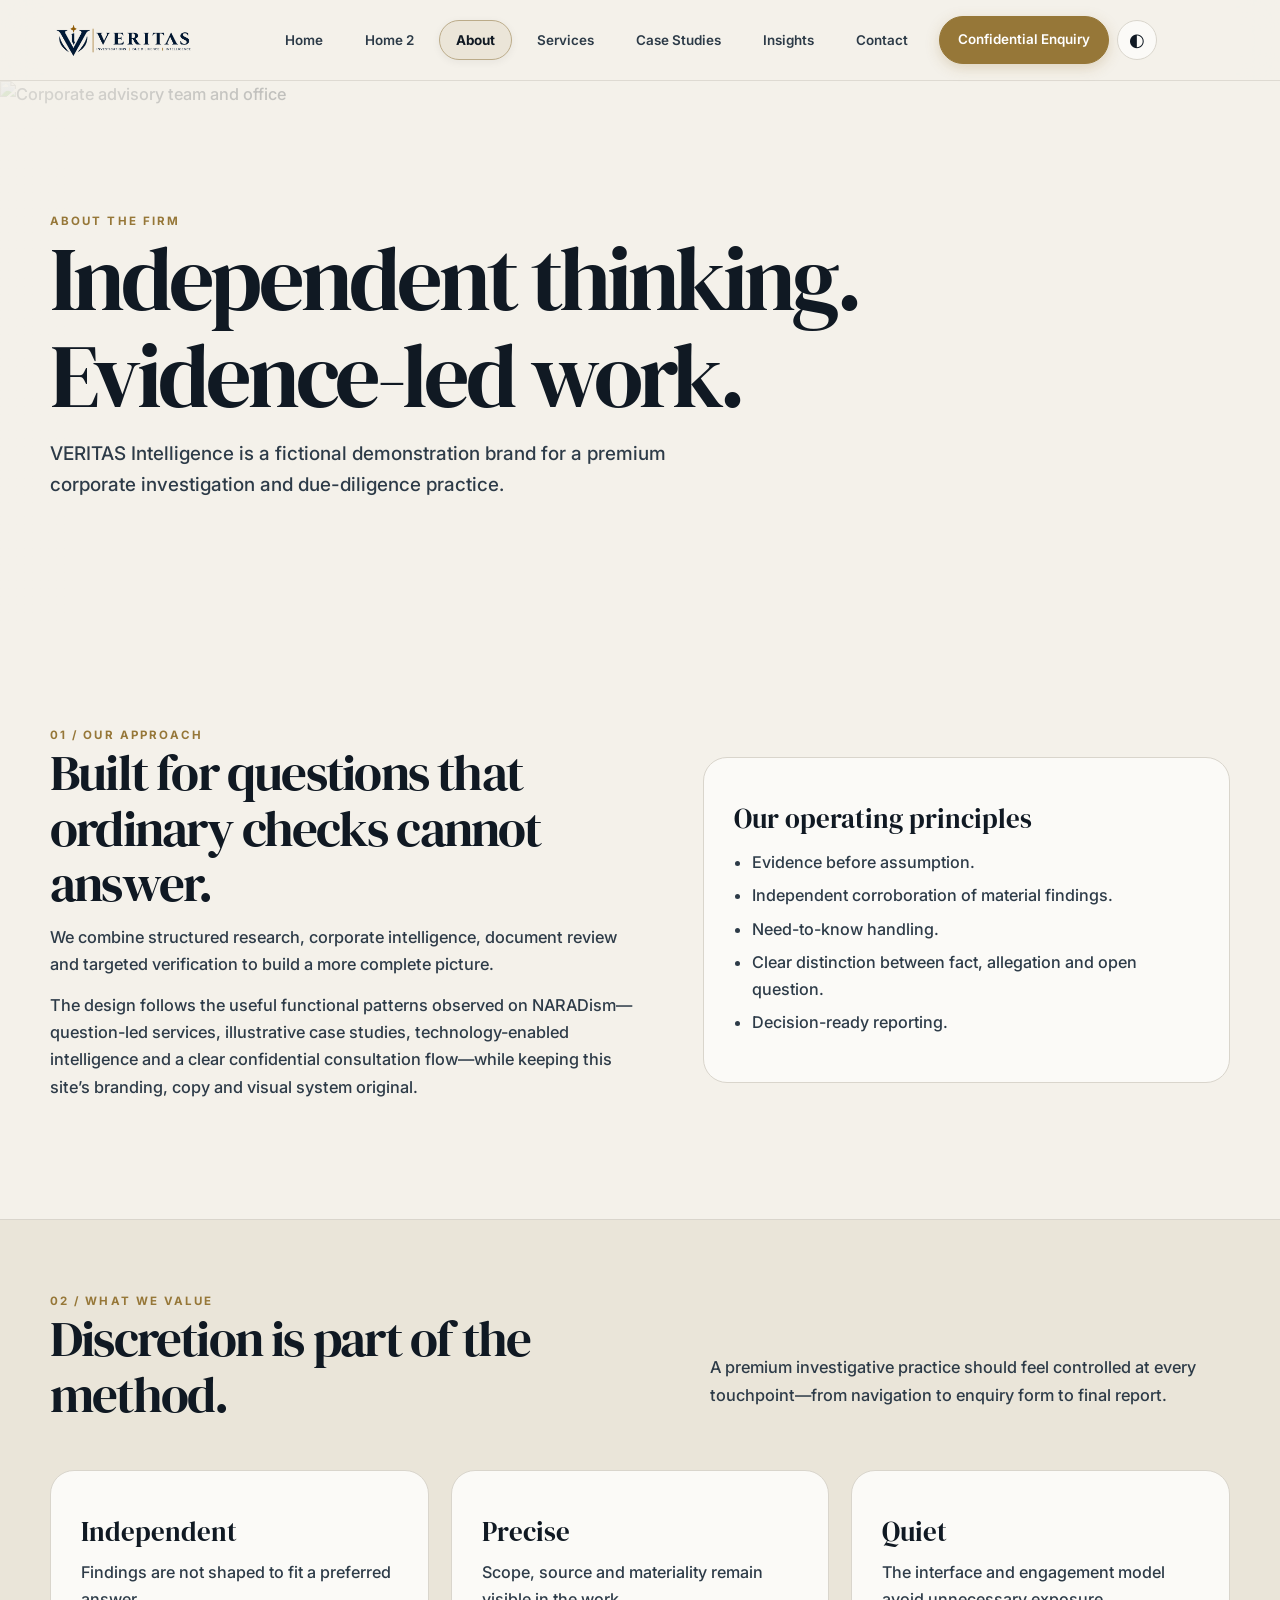
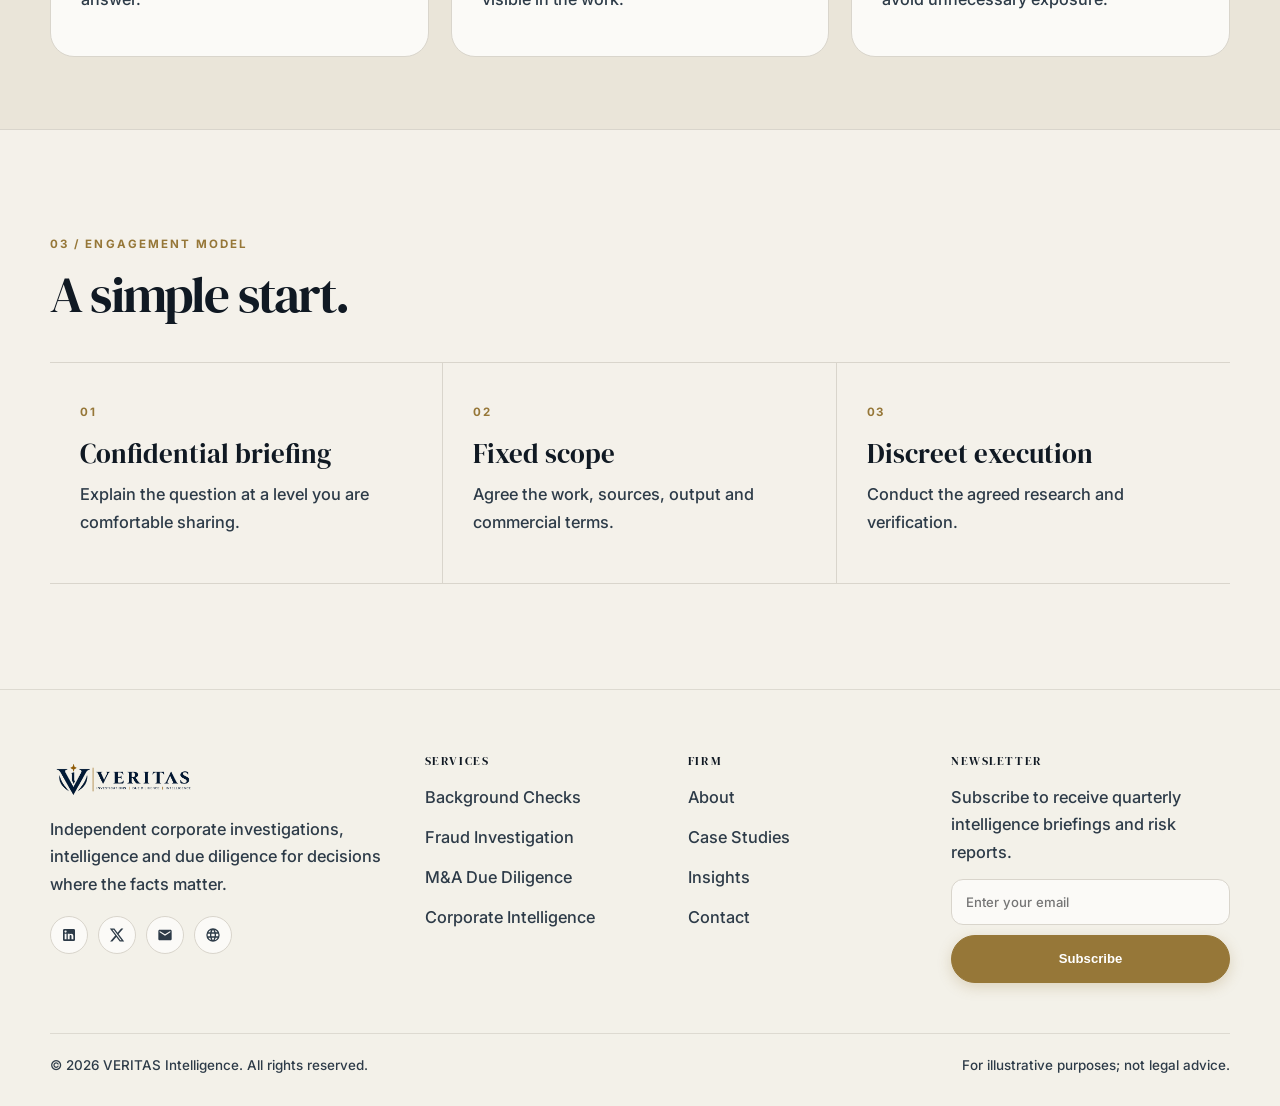
==== about.html @ 7354df3a "firstcommit" ====
<!doctype html>
<html lang="en">

<head>
  <meta charset="utf-8">
  <meta name="viewport" content="width=device-width,initial-scale=1">
  <title>About | VERITAS Intelligence</title>
  <meta name="description" content="Discreet corporate investigations, intelligence and due diligence.">
  <link rel="icon" type="image/png" href="assets/favicon.png">
  <link rel="stylesheet" href="assets/style.css">
</head>

<body data-page="about" class="">

  <header class="site-header">
    <div class="container nav">
      <a class="brand" href="index.html"><img src="assets/logo.png" width="144" height="48"
          alt="VERITAS Intelligence"></a>
      <nav class="nav-links"><a href="index.html" data-page="home">Home</a><a href="home-02.html"
          data-page="home-02">Home 2</a><a href="about.html" data-page="about">About</a><a href="services.html"
          data-page="services">Services</a><a href="case-studies.html" data-page="cases">Case Studies</a><a
          href="insights.html" data-page="insights">Insights</a><a href="contact.html" data-page="contact">Contact</a><a
          class="btn gold nav-btn" href="contact.html">Confidential Enquiry</a><button class="theme-toggle"
          data-theme-toggle aria-label="Switch theme">◐</button></nav>
      <div class="nav-actions">
        <button class="menu-toggle" data-menu aria-label="Open menu">☰</button>
      </div>
    </div>
  </header>


  <section class="hero" style="min-height:60vh"><img
      src="https://images.unsplash.com/photo-1761002276303-9bcf607ad39a?auto=format&fit=crop&fm=jpg&q=82&w=1600"
      alt="Corporate advisory team and office">
    <div class="container hero-inner">
      <div class="eyebrow">About the firm</div>
      <h1>Independent thinking. Evidence-led work.</h1>
      <p class="lead">VERITAS Intelligence is a fictional demonstration brand for a premium corporate investigation and
        due-diligence practice.</p>
    </div>
  </section>
  <section class="section">
    <div class="container split">
      <div>
        <div class="eyebrow">01 / Our approach</div>
        <h2>Built for questions that ordinary checks cannot answer.</h2>
        <p>We combine structured research, corporate intelligence, document review and targeted verification to build a
          more complete picture.</p>
        <p>The design follows the useful functional patterns observed on NARADism—question-led services, illustrative
          case studies, technology-enabled intelligence and a clear confidential consultation flow—while keeping this
          site’s branding, copy and visual system original.</p>
      </div>
      <div class="card">
        <h3>Our operating principles</h3>
        <ul>
          <li>Evidence before assumption.</li>
          <li>Independent corroboration of material findings.</li>
          <li>Need-to-know handling.</li>
          <li>Clear distinction between fact, allegation and open question.</li>
          <li>Decision-ready reporting.</li>
        </ul>
      </div>
    </div>
  </section>
  <section class="section-sm dark-band">
    <div class="container">
      <div class="section-head">
        <div>
          <div class="eyebrow">02 / What we value</div>
          <h2>Discretion is part of the method.</h2>
        </div>
        <div>
          <p>A premium investigative practice should feel controlled at every touchpoint—from navigation to enquiry form
            to final report.</p>
        </div>
      </div>
      <div class="grid grid-3">
        <article class="card">
          <h3>Independent</h3>
          <p>Findings are not shaped to fit a preferred answer.</p>
        </article>
        <article class="card">
          <h3>Precise</h3>
          <p>Scope, source and materiality remain visible in the work.</p>
        </article>
        <article class="card">
          <h3>Quiet</h3>
          <p>The interface and engagement model avoid unnecessary exposure.</p>
        </article>
      </div>
    </div>
  </section>
  <section class="section">
    <div class="container">
      <div class="eyebrow">03 / Engagement model</div>
      <h2 style="margin:12px 0 40px">A simple start.</h2>
      <div class="process">
        <div class="step"><b>01</b>
          <h3>Confidential briefing</h3>
          <p>Explain the question at a level you are comfortable sharing.</p>
        </div>
        <div class="step"><b>02</b>
          <h3>Fixed scope</h3>
          <p>Agree the work, sources, output and commercial terms.</p>
        </div>
        <div class="step"><b>03</b>
          <h3>Discreet execution</h3>
          <p>Conduct the agreed research and verification.</p>
        </div>
      </div>
    </div>
  </section>


  <footer class="footer">
    <div class="container footer-grid">
      <div><a class="brand" href="index.html"><img src="assets/logo.png" width="144" height="48"
            alt="VERITAS Intelligence"></a>
        <p>Independent corporate investigations, intelligence and due diligence for decisions where the facts matter.
        </p>
        <div class="footer-socials">
          <a href="#" aria-label="LinkedIn"><svg width="16" height="16" fill="currentColor" viewBox="0 0 24 24">
              <path
                d="M19 3a2 2 0 0 1 2 2v14a2 2 0 0 1-2 2H5a2 2 0 0 1-2-2V5a2 2 0 0 1 2-2h14m-.5 15.5v-5.3a3.26 3.26 0 0 0-3.26-3.26c-.85 0-1.84.52-2.28 1.3v-1.11h-2.79v8.37h2.79v-4.93c0-.77.62-1.4 1.39-1.4a1.4 1.4 0 0 1 1.4 1.4v4.93h2.75M6.88 8.56a1.68 1.68 0 0 0 1.68-1.68c0-.93-.75-1.69-1.68-1.69a1.69 1.69 0 0 0-1.69 1.69c0 .93.76 1.68 1.69 1.68m1.39 9.94v-8.37H5.5v8.37h2.77z" />
            </svg></a>
          <a href="#" aria-label="X (Twitter)"><svg width="16" height="16" fill="currentColor" viewBox="0 0 24 24">
              <path
                d="M18.244 2.25h3.308l-7.227 8.26 8.502 11.24H16.17l-5.214-6.817L4.99 21.75H1.68l7.73-8.835L1.254 2.25H8.08l4.713 6.231zm-1.161 17.52h1.833L7.084 4.126H5.117z" />
            </svg></a>
          <a href="contact.html" aria-label="Email"><svg width="16" height="16" fill="currentColor" viewBox="0 0 24 24">
              <path
                d="M20 4H4c-1.1 0-1.99.9-1.99 2L2 18c0 1.1.9 2 2 2h16c1.1 0 2-.9 2-2V6c0-1.1-.9-2-2-2zm0 4l-8 5-8-5V6l8 5 8-5v2z" />
            </svg></a>
          <a href="#" aria-label="Global Network"><svg width="16" height="16" fill="currentColor" viewBox="0 0 24 24">
              <path
                d="M12 2A10 10 0 0 0 2 12a10 10 0 0 0 10 10 10 10 0 0 0 10-10A10 10 0 0 0 12 2zm6.93 6h-2.95a15.65 15.65 0 0 0-1.38-3.56A8.03 8.03 0 0 1 18.93 8zM12 4.04c.83 1.2 1.48 2.53 1.91 3.96h-3.82c.43-1.43 1.08-2.76 1.91-3.96zM4.26 14C4.1 13.36 4 12.69 4 12s.1-1.36.26-2h3.38c-.08.66-.14 1.32-.14 2 0 .68.06 1.34.14 2H4.26zm.81 2h2.95c.32 1.25.78 2.45 1.38 3.56A8.03 8.03 0 0 1 5.07 16zm2.95-8H5.07a8.03 8.03 0 0 1 3.56-3.56A15.65 15.65 0 0 0 8.02 8zM12 19.96c-.83-1.2-1.48-2.53-1.91-3.96h3.82c-.43 1.43-1.08 2.76-1.91 3.96zM14.34 14H9.66c-.09-.66-.16-1.32-.16-2 0-.68.07-1.34.16-2h4.68c.09.66.16 1.32.16 2 0 .68-.07 1.34-.16 2zm.24 5.56c.6-1.11 1.06-2.31 1.38-3.56h2.95a8.03 8.03 0 0 1-3.33 3.56zM16.36 14c.08-.66.14-1.32.14-2 0-.68-.06-1.34-.14-2h3.38c.16.64.26 1.31.26 2s-.1 1.36-.26 2h-3.38z" />
            </svg></a>
        </div>
      </div>
      <div>
        <h4>Services</h4>
        <p><a href="services.html">Background Checks</a></p>
        <p><a href="services.html">Fraud Investigation</a></p>
        <p><a href="services.html">M&A Due Diligence</a></p>
        <p><a href="services.html">Corporate Intelligence</a></p>
      </div>
      <div>
        <h4>Firm</h4>
        <p><a href="about.html">About</a></p>
        <p><a href="case-studies.html">Case Studies</a></p>
        <p><a href="insights.html">Insights</a></p>
        <p><a href="contact.html">Contact</a></p>
      </div>
      <div>
        <h4>Newsletter</h4>
        <p>Subscribe to receive quarterly intelligence briefings and risk reports.</p>
        <form class="footer-newsletter"
          onsubmit="event.preventDefault();this.reset();alert('Subscribed successfully!')"><input type="email"
            placeholder="Enter your email" required aria-label="Your Email Address"><button class="btn gold"
            type="submit">Subscribe</button></form>
      </div>
    </div>
    <div class="container footer-bottom"><span>© <span data-year></span> VERITAS Intelligence. All rights
        reserved.</span><span>For illustrative purposes; not legal advice.</span></div>
  </footer>

  <script src="assets/site.js"></script>
</body>

</html>
---- assets/style.css ----
@import url('https://fonts.googleapis.com/css2?family=DM+Serif+Display&family=Inter:wght@400;500;600;700&display=swap');

:root {
  --bg: #f4f1ea;
  --surface: #fbfaf7;
  --surface2: #eae5d9;
  --ink: #101923;
  --muted: #2d3b48;
  --line: #d9d5cc;
  --navy: #0b1724;
  --navy2: #132536;
  --gold: #967738;
  --steel: #496477;
  --shadow: 0 20px 60px rgba(11, 23, 36, .08);
  --radius: 24px;

  --header-footer-bg: color-mix(in srgb, var(--bg) 92%, transparent);
  --header-footer-border: color-mix(in srgb, var(--line) 80%, transparent);

  --hero-bg: var(--bg);
  --hero-overlay: linear-gradient(90deg, color-mix(in srgb, var(--bg) 85%, transparent) 0%, color-mix(in srgb, var(--bg) 55%, transparent) 50%, color-mix(in srgb, var(--bg) 20%, transparent) 100%);
  --hero-text: var(--ink);

  --band-bg: var(--surface2);
  --band-card-bg: var(--surface);
  --band-card-border: var(--line);
}

html[data-theme="dark"] {
  --bg: #07111b;
  --surface: #0d1a27;
  --surface2: #122334;
  --ink: #eef2f4;
  --muted: #cbd5e1;
  --line: #263745;
  --navy: #050d15;
  --navy2: #102130;
  --gold: #c5ad79;
  --steel: #8da9ba;
  --shadow: 0 24px 70px rgba(0, 0, 0, .35);

  --header-footer-bg: color-mix(in srgb, var(--bg) 92%, transparent);
  --header-footer-border: color-mix(in srgb, var(--line) 80%, transparent);

  --hero-bg: var(--navy);
  --hero-overlay: linear-gradient(90deg, color-mix(in srgb, var(--navy) 88%, transparent) 0%, color-mix(in srgb, var(--navy) 60%, transparent) 50%, color-mix(in srgb, var(--navy) 25%, transparent) 100%);
  --hero-text: #eef2f4;

  --band-bg: var(--navy);
  --band-card-bg: var(--navy2);
  --band-card-border: #294050;
}

* {
  box-sizing: border-box
}

html {
  scroll-behavior: smooth
}

body {
  margin: 0;
  background: var(--bg);
  color: var(--ink);
  font-family: Inter, system-ui, sans-serif;
  font-size: 1.02rem;
  font-weight: 500;
  line-height: 1.68;
  transition: background-color .25s ease, color .25s ease
}

a {
  color: inherit;
  text-decoration: none
}

img {
  display: block;
  max-width: 100%
}

.container {
  width: min(1180px, calc(100% - 40px));
  margin: auto
}

.narrow {
  width: min(820px, calc(100% - 40px));
  margin: auto
}

.eyebrow {
  font-size: .72rem;
  letter-spacing: .18em;
  text-transform: uppercase;
  color: var(--gold);
  font-weight: 700
}

h1,
h2,
h3,
h4 {
  font-family: "DM Serif Display", Georgia, serif;
  line-height: 1.08;
  font-weight: 400;
  margin: 0;
  color: var(--ink)
}

h1 {
  font-size: clamp(3.2rem, 7vw, 6.8rem);
  letter-spacing: -.045em
}

h2 {
  font-size: clamp(2.25rem, 4vw, 4.2rem);
  letter-spacing: -.035em
}

h3 {
  font-size: 1.7rem
}

p {
  color: var(--muted);
  font-weight: 500;
  font-size: 1.02rem;
  line-height: 1.68;
  margin: .8rem 0
}

.lead {
  font-size: 1.18rem;
  font-weight: 500;
  line-height: 1.68;
  max-width: 680px;
  color: var(--muted)
}

.btn {
  display: inline-flex;
  align-items: center;
  justify-content: center;
  gap: 10px;
  height: 48px;
  padding: 0 22px;
  border: 1px solid var(--line);
  border-radius: 999px;
  font-weight: 600;
  font-size: .88rem;
  line-height: 1;
  color: var(--ink);
  background: transparent;
  transition: all .25s ease;
  cursor: pointer;
  white-space: nowrap;
  box-sizing: border-box;
  vertical-align: middle
}

.btn:hover {
  transform: translateY(-2px);
  box-shadow: 0 6px 18px rgba(0, 0, 0, .1);
  color: var(--ink)
}

.btn.primary {
  background: var(--ink);
  color: var(--bg);
  border-color: var(--ink)
}

.btn.primary:hover {
  opacity: .92;
  box-shadow: 0 8px 22px rgba(0, 0, 0, .2)
}

.btn.gold {
  background: var(--gold);
  border-color: var(--gold);
  color: #ffffff;
  font-weight: 600;
  box-shadow: 0 4px 14px rgba(150, 119, 56, .25)
}

.btn.gold:hover {
  background: color-mix(in srgb, var(--gold) 88%, black);
  border-color: color-mix(in srgb, var(--gold) 88%, black);
  color: #ffffff;
  box-shadow: 0 6px 20px rgba(150, 119, 56, .38)
}

html[data-theme="dark"] .btn.gold {
  background: var(--gold);
  border-color: var(--gold);
  color: #07111b;
  box-shadow: 0 4px 16px rgba(197, 173, 121, .25)
}

html[data-theme="dark"] .btn.gold:hover {
  background: #d5be8c;
  border-color: #d5be8c;
  color: #050d15;
  box-shadow: 0 6px 22px rgba(197, 173, 121, .38)
}

.btn.secondary {
  border-color: var(--line);
  background: var(--surface);
  color: var(--ink);
  box-shadow: 0 2px 8px rgba(0, 0, 0, .04)
}

.btn.secondary:hover {
  border-color: var(--ink);
  background: var(--surface2)
}

.btn.ghost {
  border-color: var(--line);
  color: var(--ink)
}

.btn.ghost:hover {
  border-color: var(--ink);
  background: color-mix(in srgb, var(--ink) 6%, transparent)
}

.site-header {
  position: sticky;
  top: 0;
  z-index: 50;
  background: var(--header-footer-bg);
  backdrop-filter: blur(18px);
  border-bottom: 1px solid var(--header-footer-border);
  transition: background-color .25s ease, border-color .25s ease
}

.nav {
  height: 80px;
  display: flex;
  align-items: center;
  justify-content: space-between;
  gap: 20px
}

.brand {
  display: flex;
  align-items: center;
  gap: 11px;
  font-weight: 800;
  letter-spacing: .08em;
  color: var(--ink)
}

.brand img {
  height: 48px;
  width: 144px;
  aspect-ratio: 3 / 1;
  object-fit: contain;
  display: block;
  flex-shrink: 0;
  transition: filter .25s ease, opacity .25s ease
}

html[data-theme="dark"] .brand img {
  filter: brightness(0) invert(0.96);
  opacity: .95
}

.mark {
  width: 36px;
  height: 36px;
  border: 1px solid var(--gold);
  display: grid;
  place-items: center;
  position: relative
}

.mark:before,
.mark:after {
  content: "";
  position: absolute;
  border: 1px solid var(--gold)
}

.mark:before {
  width: 16px;
  height: 16px;
  transform: rotate(45deg)
}

.mark:after {
  width: 5px;
  height: 5px;
  background: var(--gold);
  border-radius: 50%
}

.nav-links {
  display: flex;
  align-items: center;
  gap: 8px;
  font-size: .84rem;
  font-weight: 600;
  color: var(--muted)
}

.nav-links a {
  padding: 8px 16px;
  border-radius: 999px;
  border: 1px solid transparent;
  color: var(--muted);
  transition: all .2s ease;
  display: inline-flex;
  align-items: center;
  justify-content: center;
  white-space: nowrap
}

.nav-links a:hover {
  color: var(--ink);
  background: color-mix(in srgb, var(--ink) 6%, transparent)
}

.nav-links a.active {
  color: var(--ink);
  font-weight: 700;
  background: color-mix(in srgb, var(--gold) 16%, var(--surface));
  border: 1px solid color-mix(in srgb, var(--gold) 45%, var(--line));
  box-shadow: 0 2px 8px rgba(0, 0, 0, .06)
}

.nav-links .nav-btn {
  padding: 9px 18px;
  font-size: .84rem;
  margin-left: 6px
}

.nav-actions {
  display: flex;
  align-items: center;
  gap: 8px
}

.theme-toggle,
.menu-toggle {
  width: 40px;
  height: 40px;
  border: 1px solid var(--line);
  background: var(--surface);
  color: var(--ink);
  border-radius: 50%;
  cursor: pointer;
  display: grid;
  place-items: center;
  font-size: 1.1rem;
  transition: .2s ease
}

.theme-toggle:hover,
.menu-toggle:hover {
  border-color: var(--ink)
}

.menu-toggle {
  display: none;
  border-radius: 10px
}

.hero {
  position: relative;
  min-height: 72vh;
  display: grid;
  align-items: end;
  overflow: hidden;
  background: var(--hero-bg);
  color: var(--hero-text);
  transition: background-color .25s ease
}

.hero img {
  position: absolute;
  inset: 0;
  width: 100%;
  height: 100%;
  object-fit: cover;
  opacity: .78;
  filter: brightness(0.92) contrast(1.05)
}

.hero:after {
  content: "";
  position: absolute;
  inset: 0;
  background: var(--hero-overlay)
}

.hero-inner {
  position: relative;
  z-index: 2;
  padding: 110px 0 86px
}

.hero h1 {
  max-width: 950px;
  color: var(--ink)
}

.hero p {
  color: var(--muted);
  max-width: 650px
}

.hero .hero-meta {
  display: flex;
  align-items: center;
  justify-content: center;
  gap: 14px;
  flex-wrap: wrap;
  margin-top: 32px
}

.hero-meta .btn {
  min-width: 215px;
  justify-content: center;
  text-align: center
}

.hero .eyebrow {
  color: var(--gold)
}

.section {
  padding: 105px 0
}

.section-sm {
  padding: 72px 0
}

.section-head {
  display: flex;
  justify-content: space-between;
  gap: 40px;
  align-items: end;
  margin-bottom: 48px
}

.section-head>div:last-child {
  max-width: 520px
}

.grid {
  display: grid;
  gap: 22px
}

.grid-2 {
  grid-template-columns: repeat(2, 1fr)
}

.grid-3 {
  grid-template-columns: repeat(3, 1fr)
}

.grid-4 {
  grid-template-columns: repeat(4, 1fr)
}

.card {
  background: var(--surface);
  border: 1px solid var(--line);
  border-radius: var(--radius);
  padding: 30px;
  transition: .25s ease
}

.card:hover {
  transform: translateY(-4px);
  box-shadow: var(--shadow)
}

.card .num {
  font-size: .72rem;
  color: var(--gold);
  letter-spacing: .16em;
  font-weight: 700
}

.card h3 {
  margin-top: 16px;
  color: var(--ink)
}

.card p {
  color: var(--muted);
  font-weight: 500;
  font-size: 1.01rem
}

.card ul {
  padding-left: 18px;
  color: var(--muted);
  font-weight: 500;
  font-size: 1.01rem
}

.card li {
  margin: 6px 0
}

.service-card {
  min-height: 300px;
  display: flex;
  flex-direction: column;
  justify-content: space-between
}

.service-card .arrow {
  font-size: 1.3rem;
  color: var(--gold)
}

.image-card {
  overflow: hidden;
  border-radius: var(--radius);
  border: 1px solid var(--line);
  background: var(--surface)
}

.image-card img {
  width: 100%;
  height: 280px;
  object-fit: cover
}

.image-card .copy {
  padding: 26px
}

.split {
  display: grid;
  grid-template-columns: 1.05fr .95fr;
  gap: 70px;
  align-items: center
}

.split img {
  width: 100%;
  height: 540px;
  object-fit: cover;
  border-radius: var(--radius)
}

.stat-row {
  display: grid;
  grid-template-columns: repeat(4, 1fr);
  border-top: 1px solid var(--line);
  border-bottom: 1px solid var(--line)
}

.stat {
  padding: 26px 18px;
  border-right: 1px solid var(--line)
}

.stat:last-child {
  border-right: 0
}

.stat strong {
  font: 400 2.6rem "DM Serif Display", serif;
  color: var(--ink)
}

.stat span {
  display: block;
  color: var(--muted);
  font-size: .9rem;
  font-weight: 500;
  margin-top: 5px
}

.dark-band {
  background: var(--band-bg);
  color: var(--ink);
  border-top: 1px solid var(--line);
  border-bottom: 1px solid var(--line);
  transition: background-color .25s ease
}

.dark-band p {
  color: var(--muted)
}

.dark-band .card {
  background: var(--band-card-bg);
  border-color: var(--band-card-border)
}

.pills {
  display: flex;
  gap: 10px;
  flex-wrap: wrap
}

.pill {
  padding: 8px 14px;
  border: 1px solid var(--line);
  background: var(--surface);
  border-radius: 999px;
  font-size: .85rem;
  font-weight: 500;
  color: var(--muted)
}

.process {
  display: grid;
  grid-template-columns: repeat(3, 1fr);
  gap: 0;
  border-top: 1px solid var(--line);
  border-bottom: 1px solid var(--line)
}

.step {
  padding: 34px 30px;
  border-right: 1px solid var(--line)
}

.step:last-child {
  border-right: 0
}

.step b {
  font-size: .72rem;
  letter-spacing: .16em;
  color: var(--gold)
}

.step h3 {
  margin-top: 15px;
  color: var(--ink)
}

.step p {
  color: var(--muted)
}

.quote {
  padding: 50px;
  border-left: 2px solid var(--gold);
  background: var(--surface);
  border-radius: 0 var(--radius) var(--radius) 0;
  border-top: 1px solid var(--line);
  border-right: 1px solid var(--line);
  border-bottom: 1px solid var(--line)
}

.quote p {
  font: 400 2rem/1.35 "DM Serif Display", serif;
  color: var(--ink)
}

.case-card {
  display: grid;
  grid-template-columns: 1fr 1.1fr;
  overflow: hidden;
  border: 1px solid var(--line);
  border-radius: var(--radius);
  background: var(--surface)
}

.case-card img {
  width: 100%;
  height: 100%;
  min-height: 330px;
  object-fit: cover
}

.case-card .copy {
  padding: 42px
}

.tag {
  display: inline-block;
  font-size: .7rem;
  letter-spacing: .12em;
  text-transform: uppercase;
  color: var(--gold);
  font-weight: 700;
  margin-bottom: 15px
}

.faq details {
  border-top: 1px solid var(--line);
  padding: 22px 0
}

.faq details:last-child {
  border-bottom: 1px solid var(--line)
}

.faq summary {
  cursor: pointer;
  font-weight: 700;
  color: var(--ink);
  list-style: none;
  display: flex;
  justify-content: space-between;
  gap: 20px
}

.faq summary::-webkit-details-marker {
  display: none
}

.faq details p {
  color: var(--muted)
}

.form-wrap {
  display: grid;
  grid-template-columns: .85fr 1.15fr;
  gap: 50px;
  align-items: start
}

.form {
  background: var(--surface);
  border: 1px solid var(--line);
  border-radius: var(--radius);
  padding: 34px
}

.form-grid {
  display: grid;
  grid-template-columns: 1fr 1fr;
  gap: 16px
}

label {
  display: block;
  font-size: .78rem;
  font-weight: 700;
  margin-bottom: 7px;
  color: var(--ink)
}

input,
select,
textarea {
  width: 100%;
  border: 1px solid var(--line);
  background: var(--bg);
  color: var(--ink);
  padding: 13px 14px;
  border-radius: 12px;
  font: inherit;
  outline: none;
  transition: border-color .2s
}

input:focus,
select:focus,
textarea:focus {
  border-color: var(--ink)
}

textarea {
  min-height: 145px;
  resize: vertical
}

.full {
  grid-column: 1/-1
}

.notice {
  font-size: .84rem;
  font-weight: 500;
  color: var(--muted);
  margin-top: 14px
}

.footer {
  padding: 65px 0 30px;
  background: var(--header-footer-bg);
  color: var(--ink);
  border-top: 1px solid var(--header-footer-border);
  transition: background-color .25s ease, border-color .25s ease
}

.footer p,
.footer a {
  color: var(--muted);
  transition: color .2s ease
}

.footer a:hover {
  color: var(--ink)
}

.footer-grid {
  display: grid;
  grid-template-columns: 1.5fr 1fr 1fr 1.25fr;
  gap: 40px;
  padding-bottom: 50px
}

.footer h4 {
  font-size: .75rem;
  letter-spacing: .13em;
  text-transform: uppercase;
  color: var(--ink);
  margin-bottom: 16px
}

.footer-bottom {
  border-top: 1px solid var(--header-footer-border);
  padding-top: 20px;
  display: flex;
  justify-content: space-between;
  gap: 20px;
  font-size: .84rem;
  font-weight: 500;
  color: var(--muted)
}

.footer-socials {
  display: flex;
  align-items: center;
  gap: 10px;
  margin-top: 18px
}

.footer-socials a {
  width: 38px;
  height: 38px;
  border: 1px solid var(--line);
  border-radius: 50%;
  display: grid;
  place-items: center;
  color: var(--muted);
  background: var(--surface);
  transition: .2s ease
}

.footer-socials a:hover {
  color: var(--ink);
  border-color: var(--gold);
  transform: translateY(-2px)
}

.footer-newsletter {
  display: flex;
  flex-direction: column;
  gap: 10px;
  margin-top: 12px
}

.footer-newsletter input {
  padding: 11px 14px;
  border-radius: 12px;
  border: 1px solid var(--line);
  background: var(--surface);
  color: var(--ink);
  font-size: .82rem
}

.footer-newsletter input:focus {
  border-color: var(--ink)
}

.footer-newsletter .btn {
  width: 100%;
  padding: 10px 14px;
  font-size: .82rem
}

.mobile-only {
  display: none
}

.mini-nav {
  display: flex;
  gap: 20px;
  flex-wrap: wrap;
  font-size: .78rem;
  color: var(--muted)
}

.kicker {
  display: flex;
  align-items: center;
  gap: 12px;
  margin-bottom: 18px
}

.kicker:before {
  content: "";
  width: 38px;
  height: 1px;
  background: var(--gold)
}

.list-clean {
  list-style: none;
  padding: 0;
  margin: 0
}

.list-clean li {
  padding: 15px 0;
  border-bottom: 1px solid var(--line);
  display: flex;
  justify-content: space-between;
  gap: 20px;
  color: var(--ink)
}

.logo-word {
  font-size: .85rem
}

@media(max-width:900px) {
  .nav {
    height: 74px;
  }

  .brand img {
    height: 42px;
  }

  .nav-links {
    display: none;
    position: absolute;
    top: 80px;
    left: 20px;
    right: 20px;
    padding: 20px;
    background: var(--surface);
    border: 1px solid var(--line);
    border-radius: 18px;
    box-shadow: var(--shadow);
    flex-direction: column;
    align-items: stretch;
    gap: 8px;
    z-index: 100
  }

  .nav-links a {
    justify-content: flex-start;
    padding: 10px 18px
  }

  .nav-links .nav-btn {
    margin-left: 0;
    margin-top: 6px;
    width: 100%;
    justify-content: center;
    padding: 12px 20px
  }

  .nav-links .theme-toggle {
    width: 100%;
    height: 44px;
    border-radius: 12px;
    font-size: .92rem;
    font-weight: 600;
    font-family: inherit;
    display: flex;
    align-items: center;
    justify-content: center;
    gap: 8px;
    margin-top: 4px
  }

  .nav-links.open {
    display: flex
  }

  .menu-toggle {
    display: block
  }

  .grid-4 {
    grid-template-columns: repeat(2, 1fr)
  }

  .split,
  .form-wrap {
    grid-template-columns: 1fr
  }

  .split img {
    height: 420px
  }

  .footer-grid {
    grid-template-columns: 1fr 1fr
  }
}

@media(max-width:640px) {
  .container {
    width: min(100% - 28px, 1180px)
  }

  .nav {
    height: 68px
  }

  .hero-inner {
    padding: 90px 0 65px
  }

  h1 {
    font-size: clamp(2.9rem, 15vw, 4.8rem)
  }

  .section {
    padding: 75px 0
  }

  .section-head {
    display: block;
    margin-bottom: 34px
  }

  .section-head>div:last-child {
    margin-top: 18px
  }

  .grid-2,
  .grid-3,
  .grid-4,
  .process,
  .stat-row,
  .form-grid {
    grid-template-columns: 1fr
  }

  .stat {
    border-right: 0;
    border-bottom: 1px solid var(--line)
  }

  .stat:last-child {
    border-bottom: 0
  }

  .step {
    border-right: 0;
    border-bottom: 1px solid var(--line)
  }

  .step:last-child {
    border-bottom: 0
  }

  .case-card {
    grid-template-columns: 1fr
  }

  .case-card img {
    min-height: 240px
  }

  .footer-grid {
    grid-template-columns: 1fr
  }

  .footer-bottom {
    display: block
  }

  .footer-bottom span {
    display: block;
    margin-top: 8px
  }
}
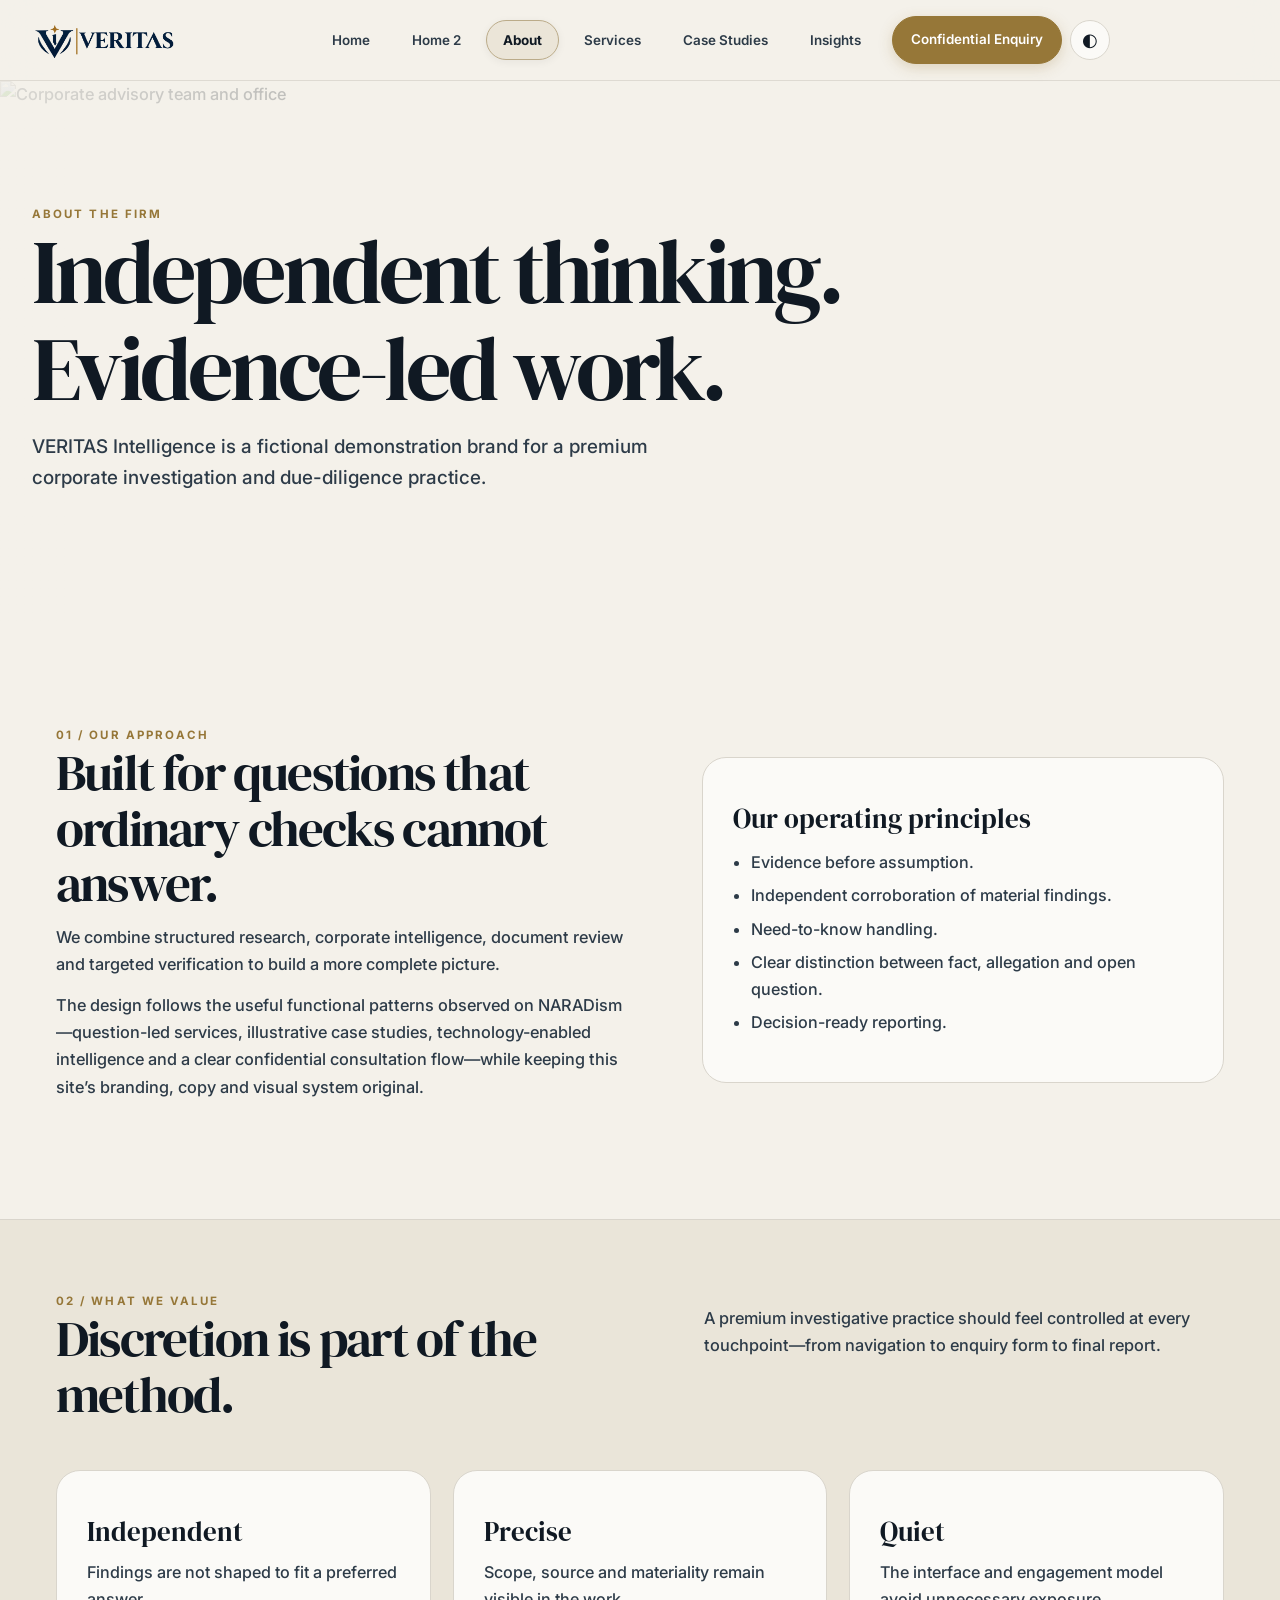
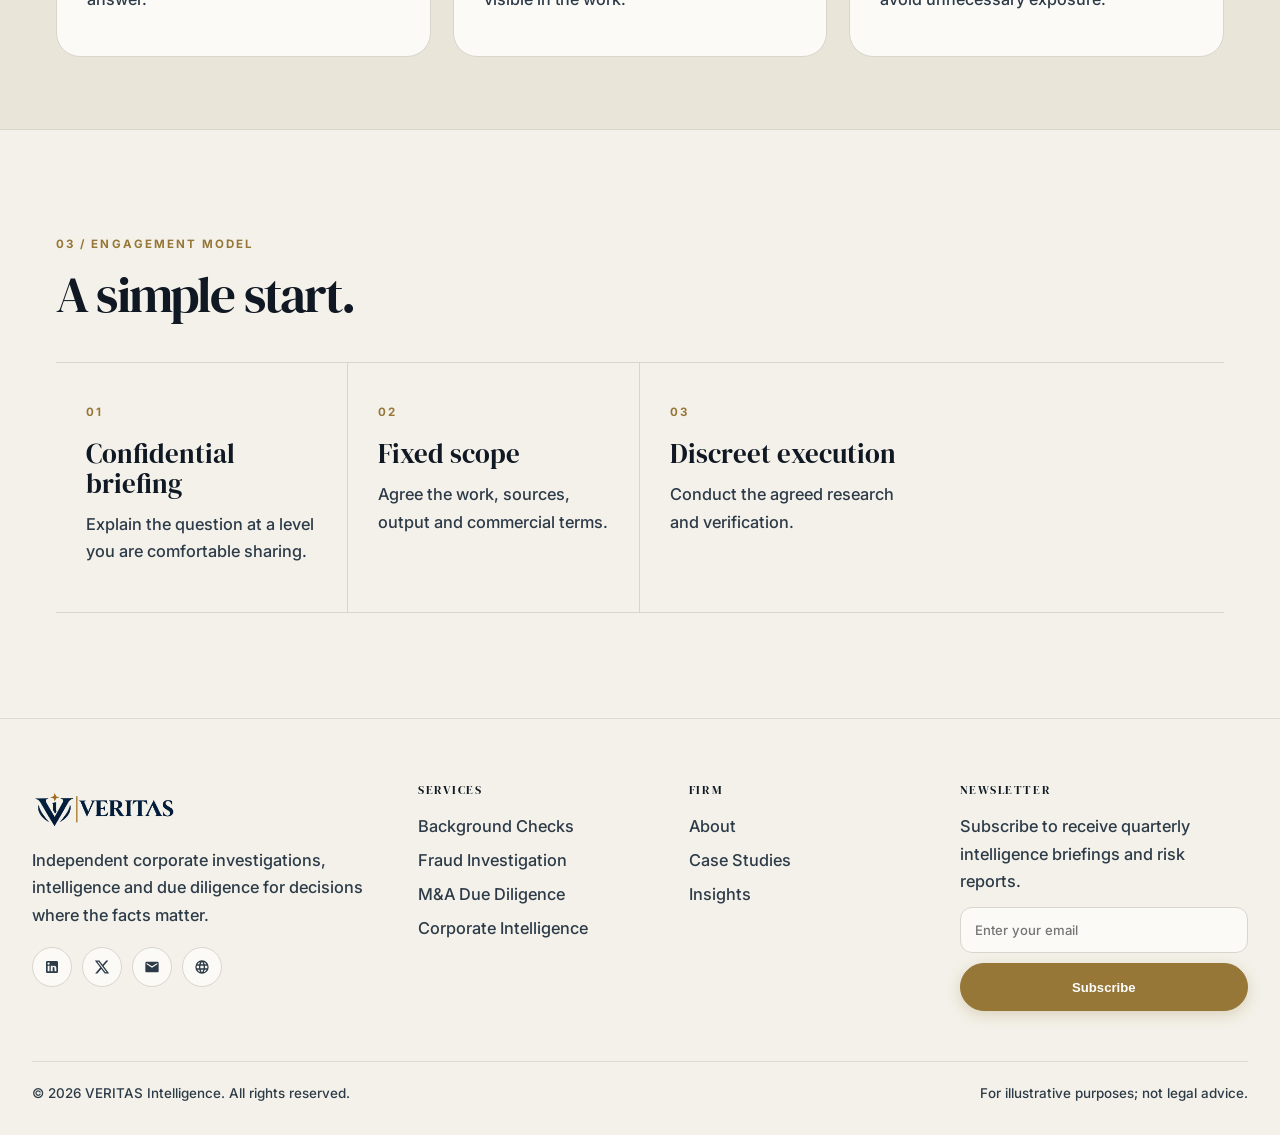
==== commit 6e6f85e3: "infixes" ====
--- a/about.html
+++ b/about.html
@@ -19,7 +19,7 @@
       <nav class="nav-links"><a href="index.html" data-page="home">Home</a><a href="home-02.html"
           data-page="home-02">Home 2</a><a href="about.html" data-page="about">About</a><a href="services.html"
           data-page="services">Services</a><a href="case-studies.html" data-page="cases">Case Studies</a><a
-          href="insights.html" data-page="insights">Insights</a><a href="contact.html" data-page="contact">Contact</a><a
+          href="insights.html" data-page="insights">Insights</a><a
           class="btn gold nav-btn" href="contact.html">Confidential Enquiry</a><button class="theme-toggle"
           data-theme-toggle aria-label="Switch theme">◐</button></nav>
       <div class="nav-actions">
@@ -149,7 +149,6 @@
         <p><a href="about.html">About</a></p>
         <p><a href="case-studies.html">Case Studies</a></p>
         <p><a href="insights.html">Insights</a></p>
-        <p><a href="contact.html">Contact</a></p>
       </div>
       <div>
         <h4>Newsletter</h4>
@@ -164,6 +163,7 @@
         reserved.</span><span>For illustrative purposes; not legal advice.</span></div>
   </footer>
 
+  <button id="backToTop" class="back-to-top" aria-label="Back to Top"><svg width="20" height="20" fill="none" stroke="currentColor" stroke-width="2.5" viewBox="0 0 24 24"><path d="M18 15l-6-6-6 6"/></svg></button>
   <script src="assets/site.js"></script>
 </body>
 
--- a/assets/style.css
+++ b/assets/style.css
@@ -81,12 +81,12 @@
 }
 
 .container {
-  width: min(1180px, calc(100% - 40px));
+  width: min(1440px, calc(100% - 64px));
   margin: auto
 }
 
 .narrow {
-  width: min(820px, calc(100% - 40px));
+  width: min(960px, calc(100% - 64px));
   margin: auto
 }
 
@@ -372,9 +372,10 @@
 
 .hero {
   position: relative;
-  min-height: 72vh;
-  display: grid;
-  align-items: end;
+  min-height: 60vh;
+  display: flex;
+  flex-direction: column;
+  justify-content: center;
   overflow: hidden;
   background: var(--hero-bg);
   color: var(--hero-text);
@@ -401,7 +402,7 @@
 .hero-inner {
   position: relative;
   z-index: 2;
-  padding: 110px 0 86px
+  padding: 65px 0 55px
 }
 
 .hero h1 {
@@ -417,7 +418,7 @@
 .hero .hero-meta {
   display: flex;
   align-items: center;
-  justify-content: center;
+  justify-content: flex-start;
   gap: 14px;
   flex-wrap: wrap;
   margin-top: 32px
@@ -434,18 +435,18 @@
 }
 
 .section {
-  padding: 105px 0
+  padding: 105px 24px;
 }
 
 .section-sm {
-  padding: 72px 0
+  padding: 72px 24px;
 }
 
 .section-head {
   display: flex;
   justify-content: space-between;
   gap: 40px;
-  align-items: end;
+  align-items: flex-start;
   margin-bottom: 48px
 }
 
@@ -619,7 +620,7 @@
 
 .process {
   display: grid;
-  grid-template-columns: repeat(3, 1fr);
+  grid-template-columns: repeat(4, 1fr);
   gap: 0;
   border-top: 1px solid var(--line);
   border-bottom: 1px solid var(--line)
@@ -735,6 +736,19 @@
   padding: 34px
 }
 
+.form button[type="submit"] {
+  width: 100%;
+  height: 54px;
+  font-size: 1rem;
+  font-weight: 600;
+  letter-spacing: .02em;
+  padding: 0 28px;
+  justify-content: center;
+  text-align: center;
+  border-radius: 14px;
+  box-shadow: 0 4px 16px rgba(0, 0, 0, .18)
+}
+
 .form-grid {
   display: grid;
   grid-template-columns: 1fr 1fr;
@@ -793,14 +807,38 @@
   transition: background-color .25s ease, border-color .25s ease
 }
 
-.footer p,
+.footer p {
+  color: var(--muted);
+  margin: .4rem 0;
+}
+
 .footer a {
   color: var(--muted);
-  transition: color .2s ease
-}
-
-.footer a:hover {
-  color: var(--ink)
+  transition: color .25s ease, transform .25s cubic-bezier(0.16, 1, 0.3, 1), opacity .25s ease;
+  display: inline-flex;
+  align-items: center;
+}
+
+.footer p a {
+  position: relative;
+  display: inline-flex;
+  align-items: center;
+  transition: color .25s ease, transform .25s cubic-bezier(0.16, 1, 0.3, 1);
+}
+
+.footer p a:hover {
+  color: var(--gold);
+  transform: translateX(6px);
+}
+
+.footer .brand {
+  transition: transform .25s ease, opacity .25s ease;
+  display: inline-flex;
+}
+
+.footer .brand:hover {
+  transform: translateY(-2px);
+  opacity: .92;
 }
 
 .footer-grid {
@@ -829,6 +867,14 @@
   color: var(--muted)
 }
 
+.footer-bottom a {
+  transition: color .2s ease;
+}
+
+.footer-bottom a:hover {
+  color: var(--gold);
+}
+
 .footer-socials {
   display: flex;
   align-items: center;
@@ -837,21 +883,27 @@
 }
 
 .footer-socials a {
-  width: 38px;
-  height: 38px;
+  width: 40px;
+  height: 40px;
   border: 1px solid var(--line);
   border-radius: 50%;
   display: grid;
   place-items: center;
   color: var(--muted);
   background: var(--surface);
-  transition: .2s ease
+  transition: all .25s cubic-bezier(0.16, 1, 0.3, 1);
 }
 
 .footer-socials a:hover {
-  color: var(--ink);
+  color: #ffffff;
+  background: var(--gold);
   border-color: var(--gold);
-  transform: translateY(-2px)
+  transform: translateY(-3px) scale(1.08);
+  box-shadow: 0 6px 18px rgba(150, 119, 56, .35);
+}
+
+html[data-theme="dark"] .footer-socials a:hover {
+  color: #07111b;
 }
 
 .footer-newsletter {
@@ -867,7 +919,12 @@
   border: 1px solid var(--line);
   background: var(--surface);
   color: var(--ink);
-  font-size: .82rem
+  font-size: .82rem;
+  transition: border-color .2s ease, box-shadow .2s ease;
+}
+
+.footer-newsletter input:hover {
+  border-color: var(--gold);
 }
 
 .footer-newsletter input:focus {
@@ -1006,7 +1063,7 @@
 
 @media(max-width:640px) {
   .container {
-    width: min(100% - 28px, 1180px)
+    width: min(100% - 28px, 1440px)
   }
 
   .nav {
@@ -1015,6 +1072,10 @@
 
   .hero-inner {
     padding: 90px 0 65px
+  }
+
+  .hero .hero-meta {
+    justify-content: center;
   }
 
   h1 {
@@ -1081,4 +1142,45 @@
     display: block;
     margin-top: 8px
   }
+}
+
+/* Back to Top Button */
+.back-to-top {
+  position: fixed;
+  bottom: 30px;
+  right: 30px;
+  width: 48px;
+  height: 48px;
+  border-radius: 50%;
+  background: var(--surface);
+  color: var(--ink);
+  border: 1px solid var(--line);
+  box-shadow: var(--shadow);
+  display: flex;
+  align-items: center;
+  justify-content: center;
+  cursor: pointer;
+  opacity: 0;
+  visibility: hidden;
+  transform: translateY(16px);
+  transition: all .3s ease;
+  z-index: 99;
+}
+
+.back-to-top.visible {
+  opacity: 1;
+  visibility: visible;
+  transform: translateY(0);
+}
+
+.back-to-top:hover {
+  background: var(--gold);
+  color: #ffffff;
+  border-color: var(--gold);
+  transform: translateY(-4px);
+  box-shadow: 0 8px 24px rgba(150, 119, 56, .38);
+}
+
+html[data-theme="dark"] .back-to-top:hover {
+  color: #07111b;
 }
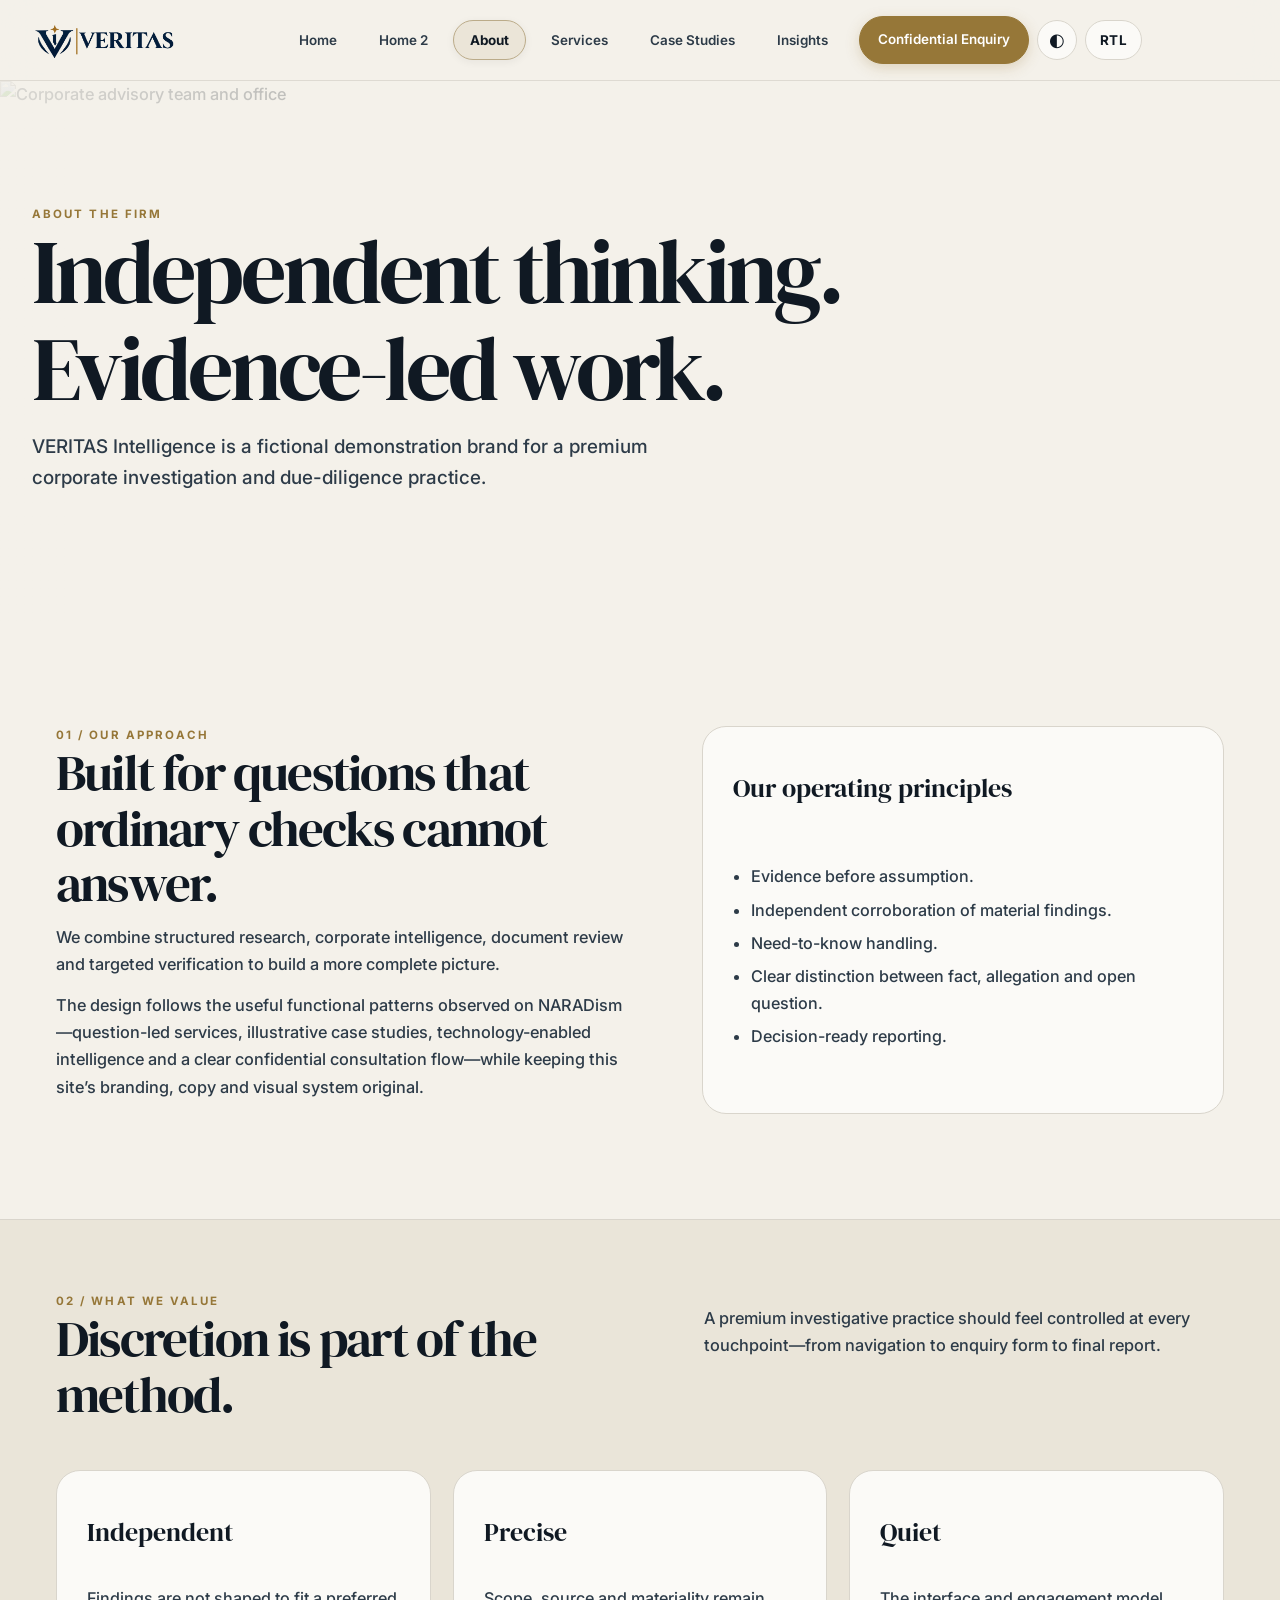
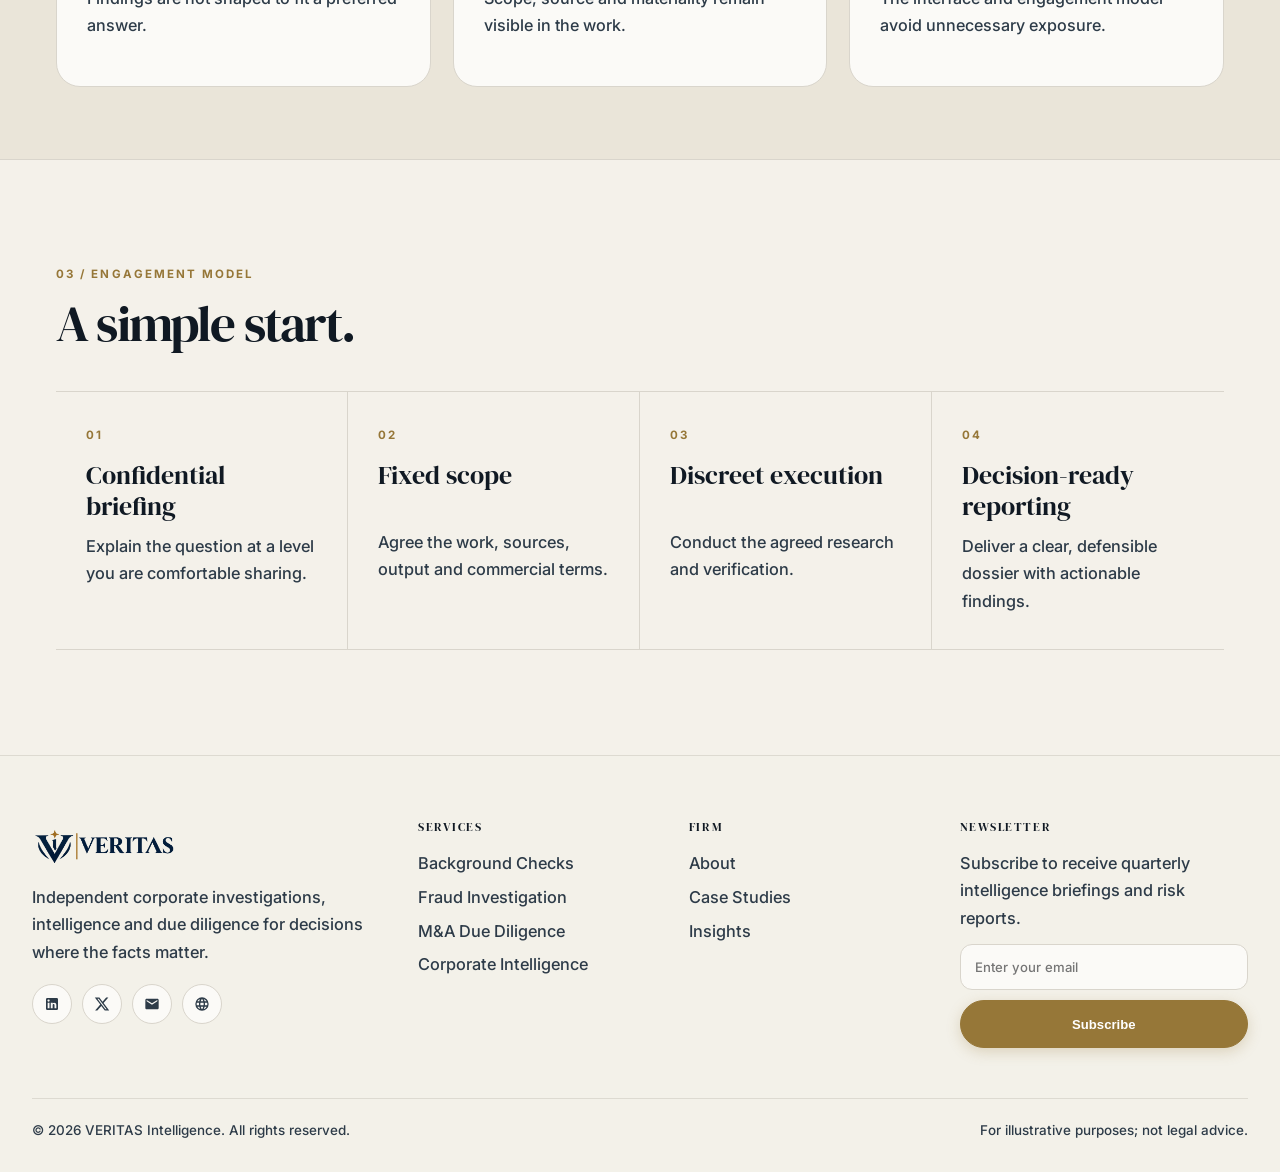
==== commit ac9d7070: "fixes2" ====
--- a/about.html
+++ b/about.html
@@ -21,7 +21,8 @@
           data-page="services">Services</a><a href="case-studies.html" data-page="cases">Case Studies</a><a
           href="insights.html" data-page="insights">Insights</a><a
           class="btn gold nav-btn" href="contact.html">Confidential Enquiry</a><button class="theme-toggle"
-          data-theme-toggle aria-label="Switch theme">◐</button></nav>
+          data-theme-toggle aria-label="Switch theme">◐</button><button class="dir-toggle" data-dir-toggle
+          aria-label="Switch text direction">RTL</button></nav>
       <div class="nav-actions">
         <button class="menu-toggle" data-menu aria-label="Open menu">☰</button>
       </div>
@@ -107,6 +108,10 @@
           <h3>Discreet execution</h3>
           <p>Conduct the agreed research and verification.</p>
         </div>
+        <div class="step"><b>04</b>
+          <h3>Decision-ready reporting</h3>
+          <p>Deliver a clear, defensible dossier with actionable findings.</p>
+        </div>
       </div>
     </div>
   </section>
--- a/assets/style.css
+++ b/assets/style.css
@@ -360,9 +360,33 @@
   transition: .2s ease
 }
 
+.dir-toggle {
+  height: 40px;
+  padding: 0 14px;
+  border: 1px solid var(--line);
+  background: var(--surface);
+  color: var(--ink);
+  border-radius: 999px;
+  cursor: pointer;
+  display: inline-flex;
+  align-items: center;
+  justify-content: center;
+  font-size: .84rem;
+  font-weight: 700;
+  letter-spacing: .04em;
+  font-family: inherit;
+  transition: all .2s ease;
+  white-space: nowrap;
+}
+
 .theme-toggle:hover,
+.dir-toggle:hover,
 .menu-toggle:hover {
   border-color: var(--ink)
+}
+
+.dir-toggle:hover {
+  background: var(--surface2)
 }
 
 .menu-toggle {
@@ -476,7 +500,10 @@
   border: 1px solid var(--line);
   border-radius: var(--radius);
   padding: 30px;
-  transition: .25s ease
+  transition: .25s ease;
+  display: flex;
+  flex-direction: column;
+  height: 100%;
 }
 
 .card:hover {
@@ -493,53 +520,125 @@
 
 .card h3 {
   margin-top: 16px;
-  color: var(--ink)
+  margin-bottom: 12px;
+  color: var(--ink);
+  font-size: clamp(1.35rem, 2vw, 1.7rem);
+  min-height: 2.2em;
+  line-height: 1.18;
 }
 
 .card p {
   color: var(--muted);
   font-weight: 500;
-  font-size: 1.01rem
+  font-size: 1.01rem;
+  margin-top: 0;
+  margin-bottom: 16px;
+  flex-grow: 1;
 }
 
 .card ul {
   padding-left: 18px;
   color: var(--muted);
   font-weight: 500;
-  font-size: 1.01rem
+  font-size: 1.01rem;
+  flex-grow: 1;
 }
 
 .card li {
   margin: 6px 0
 }
 
+.card .btn,
+.card .arrow,
+.card .pills,
+.card > a,
+.card .card-action {
+  margin-top: auto !important;
+  align-self: flex-start;
+}
+
+.pills {
+  display: flex;
+  gap: 10px;
+  flex-wrap: wrap;
+  margin-top: auto !important;
+  padding-top: 14px;
+}
+
 .service-card {
   min-height: 300px;
   display: flex;
   flex-direction: column;
-  justify-content: space-between
+  justify-content: space-between;
+  height: 100%;
+}
+
+.service-card h3 {
+  font-size: clamp(1.35rem, 2vw, 1.7rem);
+  min-height: 2.2em;
+  line-height: 1.18;
+}
+
+.service-card p {
+  flex-grow: 1;
+  margin-bottom: 20px;
 }
 
 .service-card .arrow {
   font-size: 1.3rem;
-  color: var(--gold)
+  color: var(--gold);
+  margin-top: auto;
+  align-self: flex-start;
 }
 
 .image-card {
   overflow: hidden;
   border-radius: var(--radius);
   border: 1px solid var(--line);
-  background: var(--surface)
+  background: var(--surface);
+  display: flex;
+  flex-direction: column;
+  height: 100%;
+  transition: .25s ease;
+}
+
+.image-card:hover {
+  transform: translateY(-4px);
+  box-shadow: var(--shadow);
 }
 
 .image-card img {
   width: 100%;
   height: 280px;
-  object-fit: cover
+  object-fit: cover;
+  flex-shrink: 0;
 }
 
 .image-card .copy {
-  padding: 26px
+  padding: 26px;
+  display: flex;
+  flex-direction: column;
+  flex: 1 1 auto;
+}
+
+.image-card .copy h3 {
+  margin-top: 0;
+  margin-bottom: 12px;
+  font-size: clamp(1.35rem, 2vw, 1.7rem);
+  min-height: 2.2em;
+  line-height: 1.18;
+}
+
+.image-card .copy p {
+  margin-top: 0;
+  margin-bottom: 18px;
+  flex-grow: 1;
+}
+
+.image-card .copy .arrow,
+.image-card .copy .btn {
+  margin-top: auto;
+  align-self: flex-start;
 }
 
 .split {
@@ -628,7 +727,10 @@
 
 .step {
   padding: 34px 30px;
-  border-right: 1px solid var(--line)
+  border-right: 1px solid var(--line);
+  display: flex;
+  flex-direction: column;
+  height: 100%;
 }
 
 .step:last-child {
@@ -643,11 +745,17 @@
 
 .step h3 {
   margin-top: 15px;
-  color: var(--ink)
+  margin-bottom: 12px;
+  color: var(--ink);
+  font-size: clamp(1.35rem, 2vw, 1.7rem);
+  min-height: 2.2em;
+  line-height: 1.18;
 }
 
 .step p {
-  color: var(--muted)
+  color: var(--muted);
+  margin: 0;
+  flex-grow: 1;
 }
 
 .quote {
@@ -1021,7 +1129,8 @@
     padding: 12px 20px
   }
 
-  .nav-links .theme-toggle {
+  .nav-links .theme-toggle,
+  .nav-links .dir-toggle {
     width: 100%;
     height: 44px;
     border-radius: 12px;
@@ -1043,7 +1152,8 @@
     display: block
   }
 
-  .grid-4 {
+  .grid-4,
+  .process {
     grid-template-columns: repeat(2, 1fr)
   }
 
@@ -1061,6 +1171,18 @@
   }
 }
 
+@media(max-width:1200px) {
+  .grid-3 {
+    grid-template-columns: repeat(2, 1fr);
+  }
+
+  .grid-3 > *:nth-child(3):last-child {
+    grid-column: 1 / -1;
+    width: min(100%, 580px);
+    margin-inline: auto;
+  }
+}
+
 @media(max-width:640px) {
   .container {
     width: min(100% - 28px, 1440px)
@@ -1075,7 +1197,18 @@
   }
 
   .hero .hero-meta {
+    flex-direction: column;
+    align-items: stretch;
+    width: 100%;
+    gap: 12px;
+  }
+
+  .hero-meta .btn {
+    width: 100%;
+    min-width: 0;
+    max-width: 100%;
     justify-content: center;
+    text-align: center;
   }
 
   h1 {
@@ -1102,6 +1235,13 @@
   .stat-row,
   .form-grid {
     grid-template-columns: 1fr
+  }
+
+  .grid-3 > *:nth-child(3):last-child {
+    grid-column: auto;
+    width: 100%;
+    max-width: 100%;
+    margin-inline: 0;
   }
 
   .stat {
@@ -1183,4 +1323,114 @@
 
 html[data-theme="dark"] .back-to-top:hover {
   color: #07111b;
+}
+
+/* ==========================================================================
+   RTL Layout & Directional Styles
+   ========================================================================== */
+
+html[dir="rtl"] {
+  direction: rtl;
+  text-align: right;
+
+  --hero-overlay: linear-gradient(270deg, color-mix(in srgb, var(--bg) 85%, transparent) 0%, color-mix(in srgb, var(--bg) 55%, transparent) 50%, color-mix(in srgb, var(--bg) 20%, transparent) 100%);
+}
+
+html[data-theme="dark"][dir="rtl"] {
+  --hero-overlay: linear-gradient(270deg, color-mix(in srgb, var(--navy) 88%, transparent) 0%, color-mix(in srgb, var(--navy) 60%, transparent) 50%, color-mix(in srgb, var(--navy) 25%, transparent) 100%);
+}
+
+html[dir="rtl"] h1,
+html[dir="rtl"] h2,
+html[dir="rtl"] h3,
+html[dir="rtl"] h4,
+html[dir="rtl"] p,
+html[dir="rtl"] li,
+html[dir="rtl"] label,
+html[dir="rtl"] .tag,
+html[dir="rtl"] .eyebrow,
+html[dir="rtl"] .num {
+  direction: rtl;
+  text-align: right;
+  unicode-bidi: plaintext;
+  display: block;
+  width: 100%;
+}
+
+html[dir="rtl"] ul,
+html[dir="rtl"] ol {
+  padding-left: 0;
+  padding-right: 20px;
+  direction: rtl;
+  text-align: right;
+}
+
+html[dir="rtl"] .card ul {
+  padding-left: 0;
+  padding-right: 20px;
+}
+
+html[dir="rtl"] .nav-links .nav-btn {
+  margin-left: 0;
+  margin-right: 6px;
+}
+
+html[dir="rtl"] .hero .hero-meta {
+  justify-content: flex-start;
+}
+
+html[dir="rtl"] .stat {
+  border-right: 0;
+  border-left: 1px solid var(--line);
+}
+
+html[dir="rtl"] .stat:last-child {
+  border-left: 0;
+}
+
+html[dir="rtl"] .step {
+  border-right: 0;
+  border-left: 1px solid var(--line);
+}
+
+html[dir="rtl"] .step:last-child {
+  border-left: 0;
+}
+
+html[dir="rtl"] .quote {
+  border-left: 1px solid var(--line);
+  border-right: 2px solid var(--gold);
+  border-radius: var(--radius) 0 0 var(--radius);
+}
+
+html[dir="rtl"] .footer p a:hover {
+  transform: translateX(-6px);
+}
+
+html[dir="rtl"] .back-to-top {
+  right: auto;
+  left: 30px;
+}
+
+@media(max-width:900px) {
+  html[dir="rtl"] .nav-links a {
+    justify-content: flex-start;
+  }
+}
+
+@media(max-width:640px) {
+  html[dir="rtl"] .stat {
+    border-left: 0;
+    border-bottom: 1px solid var(--line);
+  }
+  html[dir="rtl"] .stat:last-child {
+    border-bottom: 0;
+  }
+  html[dir="rtl"] .step {
+    border-left: 0;
+    border-bottom: 1px solid var(--line);
+  }
+  html[dir="rtl"] .step:last-child {
+    border-bottom: 0;
+  }
 }
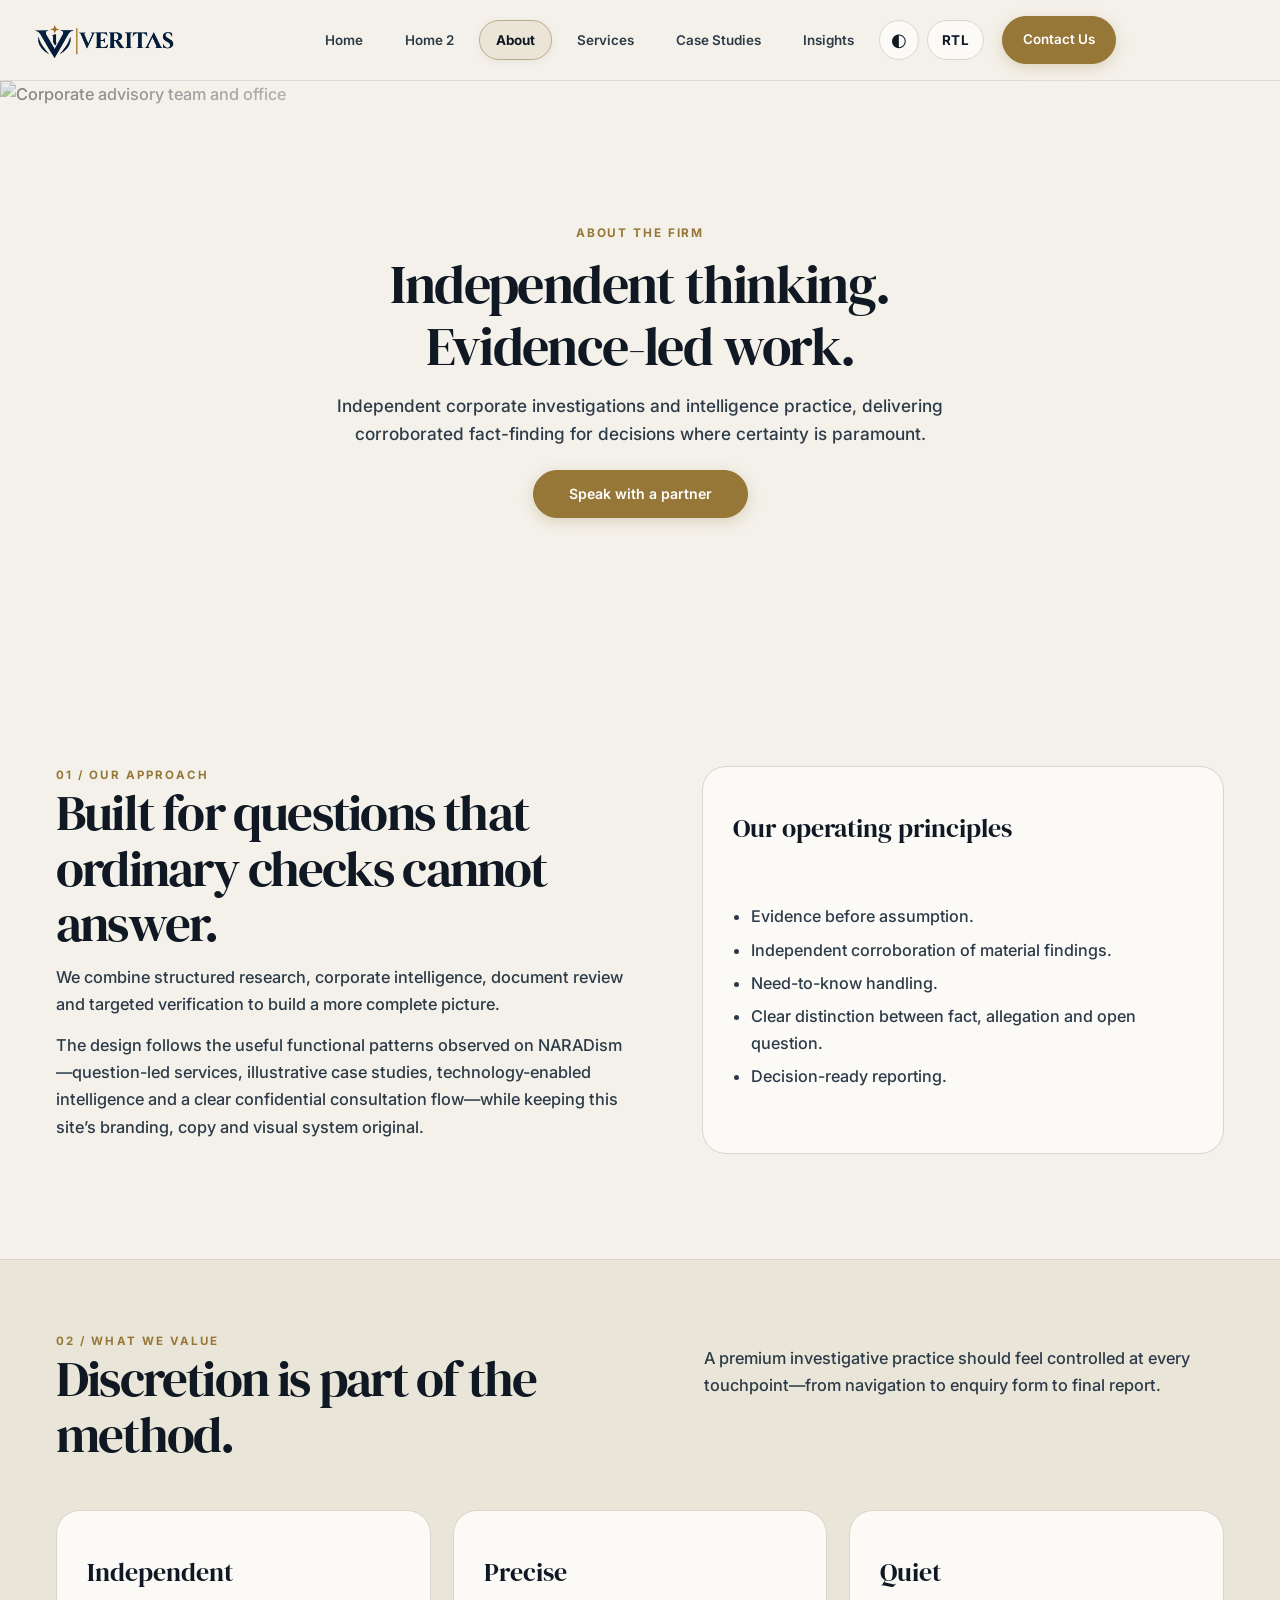
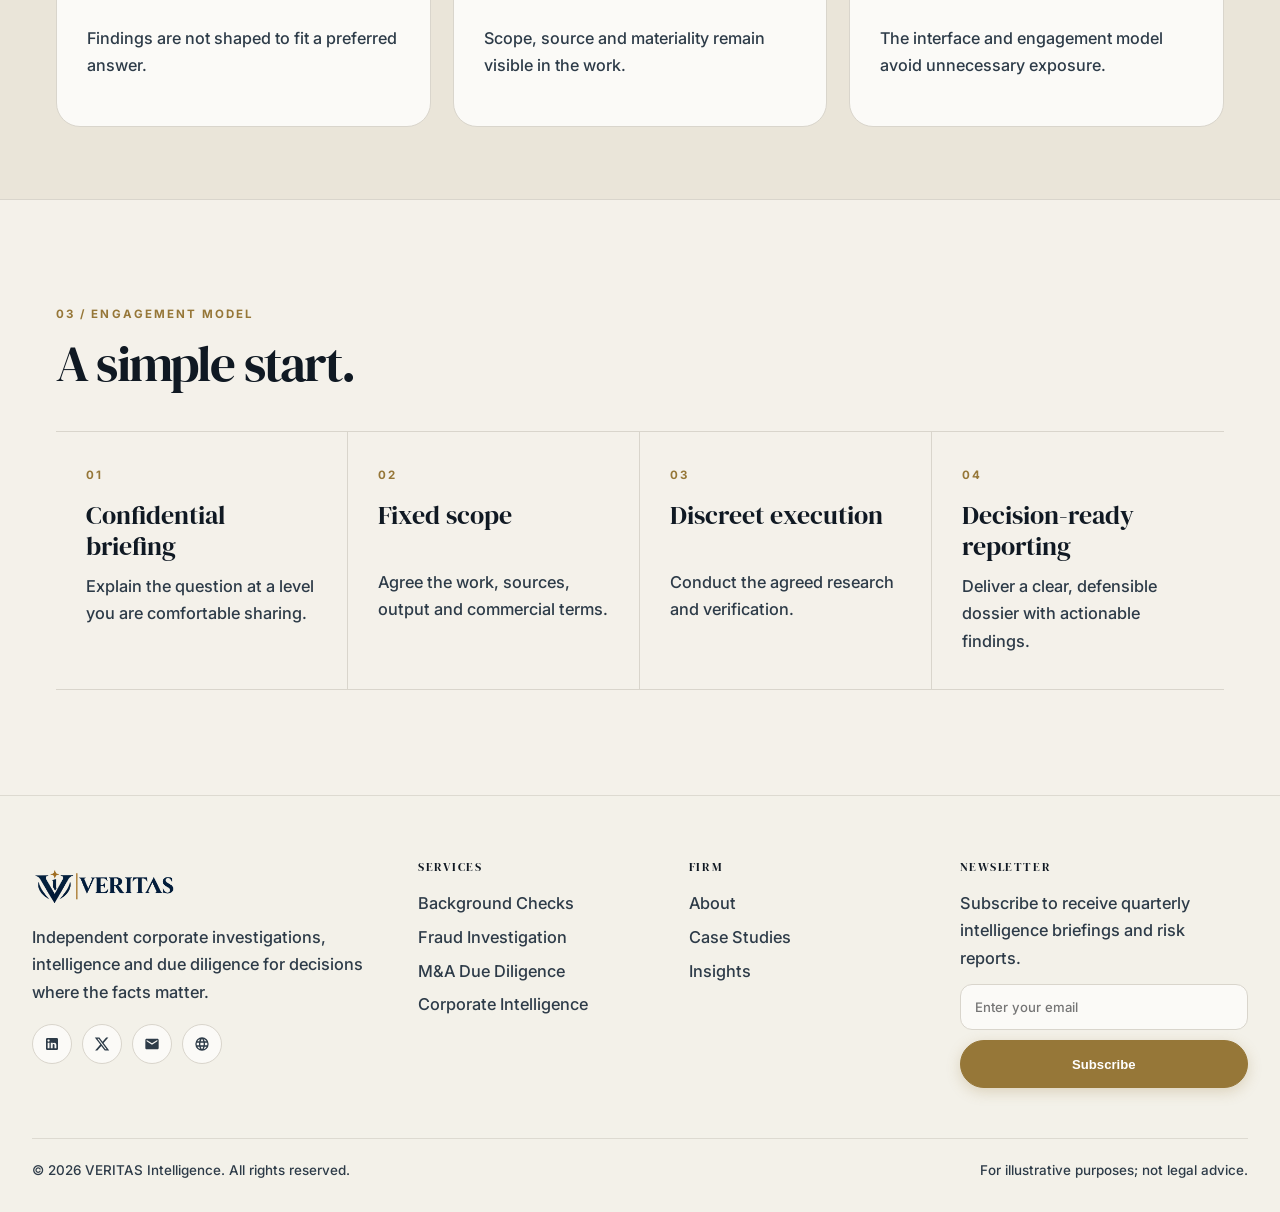
==== commit 921d1e81: "clientcore tes123" ====
--- a/about.html
+++ b/about.html
@@ -19,28 +19,30 @@
       <nav class="nav-links"><a href="index.html" data-page="home">Home</a><a href="home-02.html"
           data-page="home-02">Home 2</a><a href="about.html" data-page="about">About</a><a href="services.html"
           data-page="services">Services</a><a href="case-studies.html" data-page="cases">Case Studies</a><a
-          href="insights.html" data-page="insights">Insights</a><a
-          class="btn gold nav-btn" href="contact.html">Confidential Enquiry</a><button class="theme-toggle"
+          href="insights.html" data-page="insights">Insights</a><button class="theme-toggle"
           data-theme-toggle aria-label="Switch theme">◐</button><button class="dir-toggle" data-dir-toggle
-          aria-label="Switch text direction">RTL</button></nav>
+          aria-label="Switch text direction">RTL</button><a
+          class="btn gold nav-btn" href="contact.html">Contact Us</a></nav>
       <div class="nav-actions">
-        <button class="menu-toggle" data-menu aria-label="Open menu">☰</button>
+        <button class="menu-toggle" data-menu aria-label="Open menu" aria-expanded="false">☰</button>
       </div>
     </div>
   </header>
 
 
-  <section class="hero" style="min-height:60vh"><img
-      src="https://images.unsplash.com/photo-1761002276303-9bcf607ad39a?auto=format&fit=crop&fm=jpg&q=82&w=1600"
+  <section class="hero hero-center">
+    <img src="https://images.unsplash.com/photo-1761002276303-9bcf607ad39a?auto=format&fit=crop&fm=jpg&q=82&w=1600"
       alt="Corporate advisory team and office">
     <div class="container hero-inner">
       <div class="eyebrow">About the firm</div>
-      <h1>Independent thinking. Evidence-led work.</h1>
-      <p class="lead">VERITAS Intelligence is a fictional demonstration brand for a premium corporate investigation and
-        due-diligence practice.</p>
+      <h1>Independent thinking.<br>Evidence-led work.</h1>
+      <p class="lead">Independent corporate investigations and intelligence practice, delivering corroborated fact-finding for decisions where certainty is paramount.</p>
+      <div class="hero-meta">
+        <a class="btn gold" href="contact.html">Speak with a partner</a>
+      </div>
     </div>
   </section>
-  <section class="section">
+  <section class="section" id="approach">
     <div class="container split">
       <div>
         <div class="eyebrow">01 / Our approach</div>
--- a/assets/style.css
+++ b/assets/style.css
@@ -334,9 +334,41 @@
 }
 
 .nav-links .nav-btn {
-  padding: 9px 18px;
+  padding: 9px 20px;
   font-size: .84rem;
-  margin-left: 6px
+  margin-left: 10px;
+}
+
+.nav-links a.nav-btn.gold,
+.nav-links a.nav-btn.gold.active {
+  background: var(--gold);
+  border-color: var(--gold);
+  color: #ffffff;
+  box-shadow: 0 4px 14px rgba(150, 119, 56, .25);
+}
+
+html[data-theme="dark"] .nav-links a.nav-btn.gold,
+html[data-theme="dark"] .nav-links a.nav-btn.gold.active {
+  background: var(--gold);
+  border-color: var(--gold);
+  color: #07111b;
+  box-shadow: 0 4px 16px rgba(197, 173, 121, .25);
+}
+
+.nav-links a.nav-btn.gold:hover,
+.nav-links a.nav-btn.gold.active:hover {
+  background: color-mix(in srgb, var(--gold) 88%, black);
+  border-color: color-mix(in srgb, var(--gold) 88%, black);
+  color: #ffffff;
+  box-shadow: 0 6px 20px rgba(150, 119, 56, .38);
+}
+
+html[data-theme="dark"] .nav-links a.nav-btn.gold:hover,
+html[data-theme="dark"] .nav-links a.nav-btn.gold.active:hover {
+  background: #d5be8c;
+  border-color: #d5be8c;
+  color: #050d15;
+  box-shadow: 0 6px 22px rgba(197, 173, 121, .38);
 }
 
 .nav-actions {
@@ -394,16 +426,20 @@
   border-radius: 10px
 }
 
+/* ==========================================================================
+   Consistent Hero Section Styles across all pages
+   ========================================================================== */
 .hero {
   position: relative;
-  min-height: 60vh;
+  min-height: 580px;
+  height: 62vh;
   display: flex;
   flex-direction: column;
   justify-content: center;
   overflow: hidden;
   background: var(--hero-bg);
   color: var(--hero-text);
-  transition: background-color .25s ease
+  transition: background-color .25s ease;
 }
 
 .hero img {
@@ -413,20 +449,746 @@
   height: 100%;
   object-fit: cover;
   opacity: .78;
-  filter: brightness(0.92) contrast(1.05)
+  filter: brightness(0.92) contrast(1.05);
 }
 
 .hero:after {
   content: "";
   position: absolute;
   inset: 0;
-  background: var(--hero-overlay)
+  background: var(--hero-overlay);
 }
 
 .hero-inner {
   position: relative;
   z-index: 2;
-  padding: 65px 0 55px
+  padding: 55px clamp(24px, 4.5vw, 64px) 45px;
+  width: 100%;
+}
+
+@media(max-width: 900px) {
+  .hero {
+    height: auto;
+    min-height: 520px;
+  }
+  .hero-inner {
+    padding: 75px clamp(18px, 4vw, 32px) 55px;
+  }
+}
+
+/* ==========================================================================
+   Centered Hero Layout (Clean, Uncluttered, Center-Aligned for Pages)
+   ========================================================================== */
+.hero.hero-center .hero-inner {
+  display: flex;
+  flex-direction: column;
+  align-items: center;
+  text-align: center;
+  max-width: 900px;
+  margin-inline: auto;
+  padding: 40px clamp(20px, 4vw, 50px);
+}
+
+.hero.hero-center .eyebrow {
+  text-align: center;
+  font-size: 0.74rem;
+  letter-spacing: 0.16em;
+  text-transform: uppercase;
+  color: var(--gold);
+  font-weight: 700;
+  margin-bottom: 10px;
+}
+
+.hero.hero-center h1 {
+  font-size: clamp(2.3rem, 4.2vw, 3.8rem);
+  line-height: 1.15;
+  letter-spacing: -0.03em;
+  max-width: 840px;
+  margin: 0 auto 14px;
+  text-align: center;
+  color: var(--ink);
+}
+
+.hero.hero-center .lead {
+  font-size: 1.08rem;
+  line-height: 1.62;
+  max-width: 660px;
+  margin: 0 auto 22px;
+  text-align: center;
+  color: var(--muted);
+}
+
+.hero.hero-center .hero-meta {
+  display: flex;
+  justify-content: center;
+  align-items: center;
+  gap: 12px;
+  margin: 0 auto;
+}
+
+.hero.hero-center:after {
+  background: radial-gradient(circle at center, color-mix(in srgb, var(--bg) 90%, transparent) 0%, color-mix(in srgb, var(--bg) 70%, transparent) 55%, color-mix(in srgb, var(--bg) 35%, transparent) 100%);
+}
+
+html[data-theme="dark"] .hero.hero-center:after {
+  background: radial-gradient(circle at center, color-mix(in srgb, var(--navy) 92%, transparent) 0%, color-mix(in srgb, var(--navy) 75%, transparent) 55%, color-mix(in srgb, var(--navy) 40%, transparent) 100%);
+}
+
+/* ==========================================================================
+   Home Page 2 & Split Heroes (Balanced Two-Column with Visual Frame)
+   ========================================================================== */
+.hero.hero-h2,
+.hero.hero-split {
+  background: radial-gradient(circle at 82% 25%, color-mix(in srgb, var(--gold) 12%, transparent) 0%, transparent 48%),
+              linear-gradient(135deg, var(--hero-bg) 0%, color-mix(in srgb, var(--surface2) 75%, var(--hero-bg)) 100%);
+  border-bottom: 1px solid var(--line);
+}
+
+html[data-theme="dark"] .hero.hero-h2,
+html[data-theme="dark"] .hero.hero-split {
+  background: radial-gradient(circle at 85% 25%, color-mix(in srgb, var(--gold) 15%, transparent) 0%, transparent 50%),
+              radial-gradient(circle at 15% 85%, color-mix(in srgb, var(--navy2) 50%, transparent) 0%, transparent 60%),
+              linear-gradient(135deg, #050d15 0%, #0a1724 60%, #0d1e2e 100%);
+  border-bottom: 1px solid var(--line);
+}
+
+.hero.hero-h2:after,
+.hero.hero-split:after {
+  display: none;
+}
+
+/* Two Tags for Case Studies Hero */
+.hero-tags-two {
+  display: flex;
+  justify-content: center;
+  align-items: center;
+  gap: 12px;
+  flex-wrap: wrap;
+  margin: 6px auto 0;
+}
+
+.hero-tag {
+  display: inline-flex;
+  align-items: center;
+  padding: 8px 18px;
+  border-radius: 999px;
+  border: 1px solid color-mix(in srgb, var(--gold) 45%, var(--line));
+  background: color-mix(in srgb, var(--gold) 12%, var(--surface));
+  color: var(--ink);
+  font-size: 0.84rem;
+  font-weight: 600;
+  letter-spacing: 0.02em;
+  transition: all .2s ease;
+}
+
+.hero-tag:hover {
+  border-color: var(--gold);
+  transform: translateY(-2px);
+  box-shadow: 0 4px 14px rgba(150, 119, 56, .2);
+}
+
+/* Stats for Insights Hero */
+.hero-stats-center {
+  display: flex;
+  justify-content: center;
+  align-items: center;
+  gap: clamp(24px, 4vw, 48px);
+  flex-wrap: wrap;
+  margin: 10px auto 0;
+  padding-top: 18px;
+  border-top: 1px solid color-mix(in srgb, var(--line) 80%, transparent);
+}
+
+.h-stat {
+  display: flex;
+  flex-direction: column;
+  align-items: center;
+  text-align: center;
+}
+
+.h-stat strong {
+  font-size: 1.35rem;
+  font-weight: 700;
+  color: var(--gold);
+  font-family: Inter, system-ui, sans-serif;
+  line-height: 1.2;
+}
+
+.h-stat span {
+  font-size: 0.78rem;
+  color: var(--muted);
+  font-weight: 500;
+  margin-top: 2px;
+}
+
+.hero-h2-grid {
+  display: grid;
+  grid-template-columns: 1.15fr 0.85fr;
+  gap: clamp(36px, 5vw, 68px);
+  align-items: center;
+  width: 100%;
+}
+
+.hero-h2-content {
+  display: flex;
+  flex-direction: column;
+  justify-content: center;
+  padding-right: clamp(10px, 2.5vw, 32px);
+}
+
+html[dir="rtl"] .hero-h2-content {
+  padding-right: 0;
+  padding-left: clamp(10px, 2.5vw, 32px);
+}
+
+.hero-badge {
+  display: inline-flex;
+  align-items: center;
+  gap: 10px;
+  padding: 6px 14px;
+  border-radius: 999px;
+  border: 1px solid color-mix(in srgb, var(--gold) 35%, var(--line));
+  background: color-mix(in srgb, var(--gold) 10%, var(--surface));
+  color: var(--gold);
+  font-size: 0.76rem;
+  font-weight: 700;
+  letter-spacing: 0.12em;
+  text-transform: uppercase;
+  margin-bottom: 18px;
+  width: fit-content;
+}
+
+.hero-badge .badge-dot {
+  width: 8px;
+  height: 8px;
+  border-radius: 50%;
+  background: var(--gold);
+  box-shadow: 0 0 10px var(--gold);
+  animation: pulse-dot 2s infinite ease-in-out;
+}
+
+@keyframes pulse-dot {
+  0%, 100% { opacity: 1; transform: scale(1); }
+  50% { opacity: 0.4; transform: scale(0.75); }
+}
+
+.hero-h2 h1,
+.hero-split h1 {
+  font-size: clamp(2.6rem, 4.4vw, 4.4rem);
+  line-height: 1.1;
+  letter-spacing: -0.035em;
+  margin: 0 0 16px;
+}
+
+.hero-h2 h1 .gold-accent,
+.hero-split h1 .gold-accent {
+  color: var(--gold);
+  font-style: italic;
+}
+
+.hero-h2 .lead,
+.hero-split .lead {
+  font-size: 1.08rem;
+  line-height: 1.62;
+  color: var(--muted);
+  max-width: 580px;
+  margin: 0 0 24px;
+}
+
+.hero-h2 .hero-meta,
+.hero-split .hero-meta {
+  margin-top: 4px;
+  margin-bottom: 24px;
+  display: flex;
+  gap: 14px;
+  flex-wrap: wrap;
+}
+
+.hero-split .hero-meta {
+  margin-bottom: 0;
+}
+
+.hero-h2-stats {
+  display: grid;
+  grid-template-columns: repeat(3, 1fr);
+  gap: 16px;
+  padding-top: 20px;
+  border-top: 1px solid var(--line);
+}
+
+.h2-stat-item {
+  display: flex;
+  flex-direction: column;
+  gap: 4px;
+}
+
+.h2-stat-item strong {
+  font-size: 1.15rem;
+  font-weight: 700;
+  color: var(--ink);
+  font-family: Inter, system-ui, sans-serif;
+  letter-spacing: -0.01em;
+}
+
+.h2-stat-item span {
+  font-size: 0.78rem;
+  color: var(--muted);
+  line-height: 1.35;
+}
+
+/* Home 2 Right Column: Dossier Console Frame */
+.hero-h2-visual {
+  position: relative;
+  display: flex;
+  justify-content: center;
+  align-items: center;
+  padding-left: clamp(10px, 2.5vw, 24px);
+}
+
+html[dir="rtl"] .hero-h2-visual {
+  padding-left: 0;
+  padding-right: clamp(10px, 2.5vw, 24px);
+}
+
+.dossier-frame {
+  position: relative;
+  width: 100%;
+  max-width: 480px;
+  height: 380px;
+  border-radius: var(--radius);
+  overflow: hidden;
+  border: 1px solid color-mix(in srgb, var(--gold) 40%, var(--line));
+  box-shadow: 0 24px 60px rgba(0, 0, 0, 0.16);
+  background: var(--surface2);
+}
+
+html[data-theme="dark"] .dossier-frame {
+  box-shadow: 0 28px 70px rgba(0, 0, 0, 0.5);
+  border-color: color-mix(in srgb, var(--gold) 50%, #294050);
+}
+
+.dossier-frame img {
+  position: absolute;
+  inset: 0;
+  width: 100%;
+  height: 100%;
+  object-fit: cover;
+  filter: brightness(0.82) contrast(1.1);
+  transition: transform 0.6s cubic-bezier(0.16, 1, 0.3, 1);
+}
+
+.dossier-frame:hover img {
+  transform: scale(1.03);
+}
+
+.dossier-overlay-card {
+  position: absolute;
+  bottom: 14px;
+  left: 14px;
+  right: 14px;
+  background: color-mix(in srgb, var(--surface) 92%, transparent);
+  backdrop-filter: blur(16px);
+  -webkit-backdrop-filter: blur(16px);
+  border: 1px solid color-mix(in srgb, var(--gold) 35%, var(--line));
+  border-radius: 16px;
+  padding: 16px 18px;
+  box-shadow: 0 12px 30px rgba(0, 0, 0, 0.16);
+  z-index: 3;
+}
+
+html[data-theme="dark"] .dossier-overlay-card {
+  background: color-mix(in srgb, var(--navy2) 88%, transparent);
+  border-color: color-mix(in srgb, var(--gold) 45%, #294050);
+  box-shadow: 0 14px 36px rgba(0, 0, 0, 0.45);
+}
+
+.dossier-card-header {
+  display: flex;
+  justify-content: space-between;
+  align-items: center;
+  margin-bottom: 8px;
+  font-size: 0.72rem;
+  letter-spacing: 0.1em;
+  text-transform: uppercase;
+  font-weight: 700;
+}
+
+.dossier-tag {
+  color: var(--gold);
+}
+
+.dossier-status {
+  padding: 2px 8px;
+  border-radius: 999px;
+  background: color-mix(in srgb, var(--gold) 20%, var(--surface));
+  color: var(--ink);
+  font-size: 0.68rem;
+  border: 1px solid color-mix(in srgb, var(--gold) 40%, transparent);
+}
+
+.dossier-card-title {
+  font-family: "DM Serif Display", Georgia, serif;
+  font-size: 1.15rem;
+  color: var(--ink);
+  margin-bottom: 10px;
+  line-height: 1.25;
+}
+
+.dossier-card-metrics {
+  display: flex;
+  flex-direction: column;
+  gap: 5px;
+  border-top: 1px solid var(--line);
+  padding-top: 8px;
+  margin-bottom: 8px;
+}
+
+.metric-row {
+  display: flex;
+  justify-content: space-between;
+  align-items: center;
+  font-size: 0.78rem;
+}
+
+.metric-row .m-label {
+  color: var(--muted);
+  font-weight: 500;
+}
+
+.metric-row .m-val {
+  color: var(--ink);
+  font-weight: 600;
+}
+
+.dossier-card-footer {
+  display: flex;
+  align-items: center;
+  gap: 6px;
+  font-size: 0.72rem;
+  color: var(--gold);
+  font-weight: 600;
+  letter-spacing: 0.04em;
+  padding-top: 6px;
+  border-top: 1px dashed color-mix(in srgb, var(--line) 80%, transparent);
+}
+
+.dossier-card-footer .seal-icon {
+  font-size: 0.85rem;
+}
+
+@media(max-width: 1100px) {
+  .hero-h2-grid {
+    grid-template-columns: 1fr;
+    gap: 36px;
+  }
+  .hero-h2 .dossier-frame,
+  .hero-split .dossier-frame {
+    max-width: 100%;
+    height: 330px;
+  }
+}
+
+@media(max-width: 640px) {
+  .hero-h2-stats {
+    grid-template-columns: 1fr;
+    gap: 12px;
+  }
+  .dossier-frame {
+    height: 290px;
+  }
+  .dossier-overlay-card {
+    padding: 12px 14px;
+    bottom: 10px;
+    left: 10px;
+    right: 10px;
+  }
+  .dossier-card-title {
+    font-size: 1.02rem;
+  }
+}
+
+/* ==========================================================================
+   Contact Page Hero — Two-Column Consultation Desk
+   ========================================================================== */
+.hero.hero-contact {
+  background: radial-gradient(circle at 18% 30%, color-mix(in srgb, var(--gold) 10%, transparent) 0%, transparent 50%),
+              linear-gradient(135deg, var(--hero-bg) 0%, color-mix(in srgb, var(--surface2) 65%, var(--hero-bg)) 100%);
+  border-bottom: 1px solid var(--line);
+}
+
+html[data-theme="dark"] .hero.hero-contact {
+  background: radial-gradient(circle at 18% 30%, color-mix(in srgb, var(--gold) 14%, transparent) 0%, transparent 50%),
+              linear-gradient(135deg, #050d15 0%, #0a1724 60%, #0d1e2e 100%);
+  border-bottom: 1px solid var(--line);
+}
+
+.hero.hero-contact:after {
+  display: none;
+}
+
+.hero-contact-grid {
+  display: grid;
+  grid-template-columns: 1.15fr 0.85fr;
+  gap: clamp(36px, 5vw, 68px);
+  align-items: center;
+  width: 100%;
+}
+
+.hero-contact-content {
+  display: flex;
+  flex-direction: column;
+  justify-content: center;
+  padding-right: clamp(10px, 2.5vw, 32px);
+}
+
+html[dir="rtl"] .hero-contact-content {
+  padding-right: 0;
+  padding-left: clamp(10px, 2.5vw, 32px);
+}
+
+.hero-contact-visual {
+  position: relative;
+  display: flex;
+  justify-content: center;
+  align-items: center;
+  padding-left: clamp(10px, 2vw, 24px);
+}
+
+html[dir="rtl"] .hero-contact-visual {
+  padding-left: 0;
+  padding-right: clamp(10px, 2vw, 24px);
+}
+
+.contact-desk-card {
+  width: 100%;
+  max-width: 480px;
+  background: color-mix(in srgb, var(--surface) 95%, transparent);
+  border: 1px solid color-mix(in srgb, var(--gold) 35%, var(--line));
+  border-radius: var(--radius);
+  padding: 28px 30px;
+  box-shadow: 0 20px 50px rgba(0, 0, 0, 0.12);
+  backdrop-filter: blur(14px);
+  -webkit-backdrop-filter: blur(14px);
+}
+
+html[data-theme="dark"] .contact-desk-card {
+  background: color-mix(in srgb, var(--navy2) 90%, transparent);
+  border-color: color-mix(in srgb, var(--gold) 45%, #294050);
+  box-shadow: 0 24px 60px rgba(0, 0, 0, 0.45);
+}
+
+.desk-card-header {
+  display: flex;
+  justify-content: space-between;
+  align-items: center;
+  margin-bottom: 12px;
+  font-size: 0.74rem;
+  letter-spacing: 0.12em;
+  text-transform: uppercase;
+  font-weight: 700;
+}
+
+.desk-tag {
+  color: var(--gold);
+}
+
+.desk-status {
+  padding: 3px 10px;
+  border-radius: 999px;
+  background: color-mix(in srgb, var(--gold) 18%, var(--surface));
+  color: var(--ink);
+  font-size: 0.7rem;
+  border: 1px solid color-mix(in srgb, var(--gold) 38%, transparent);
+}
+
+.desk-card-title {
+  font-family: "DM Serif Display", Georgia, serif;
+  font-size: 1.45rem;
+  color: var(--ink);
+  margin-top: 0;
+  margin-bottom: 14px;
+}
+
+.desk-card-rows {
+  display: flex;
+  flex-direction: column;
+  gap: 10px;
+  border-top: 1px solid var(--line);
+  padding-top: 14px;
+  margin-bottom: 14px;
+}
+
+.desk-row {
+  display: flex;
+  justify-content: space-between;
+  align-items: center;
+  font-size: 0.84rem;
+}
+
+.desk-row .d-label {
+  color: var(--muted);
+  font-weight: 500;
+}
+
+.desk-row .d-val {
+  color: var(--ink);
+  font-weight: 600;
+}
+
+.desk-row a.d-val {
+  color: var(--gold);
+  text-decoration: underline;
+  transition: opacity .2s;
+}
+
+.desk-row a.d-val:hover {
+  opacity: .85;
+}
+
+.desk-card-footer {
+  display: flex;
+  align-items: center;
+  gap: 8px;
+  font-size: 0.74rem;
+  color: var(--gold);
+  font-weight: 600;
+  letter-spacing: 0.04em;
+  padding-top: 10px;
+  border-top: 1px dashed color-mix(in srgb, var(--line) 80%, transparent);
+}
+
+@media(max-width: 1100px) {
+  .hero-contact-grid {
+    grid-template-columns: 1fr;
+    gap: 36px;
+  }
+  .contact-desk-card {
+    max-width: 100%;
+  }
+}
+
+/* ==========================================================================
+   Distinct Badges & Page-Specific Hero Accents
+   ========================================================================== */
+/* About Page Trust Strip */
+.hero-trust-strip {
+  display: flex;
+  gap: 10px;
+  flex-wrap: wrap;
+  margin-top: 22px;
+}
+
+.trust-tag {
+  display: inline-flex;
+  align-items: center;
+  gap: 6px;
+  padding: 6px 14px;
+  border-radius: 999px;
+  border: 1px solid color-mix(in srgb, var(--gold) 40%, var(--line));
+  background: color-mix(in srgb, var(--gold) 8%, var(--surface));
+  color: var(--ink);
+  font-size: 0.8rem;
+  font-weight: 600;
+}
+
+/* Services Page Practice Pills */
+.hero-practice-pills {
+  display: flex;
+  gap: 8px;
+  flex-wrap: wrap;
+  align-items: center;
+  margin-top: 24px;
+}
+
+.practice-label {
+  font-size: 0.76rem;
+  letter-spacing: 0.1em;
+  text-transform: uppercase;
+  color: var(--gold);
+  font-weight: 700;
+  margin-right: 4px;
+}
+
+.practice-pill {
+  padding: 6px 14px;
+  border-radius: 999px;
+  border: 1px solid var(--line);
+  background: var(--surface);
+  color: var(--ink);
+  font-size: 0.82rem;
+  font-weight: 600;
+  transition: all .2s ease;
+  display: inline-flex;
+  align-items: center;
+}
+
+.practice-pill:hover {
+  background: var(--gold);
+  color: #ffffff;
+  border-color: var(--gold);
+  transform: translateY(-2px);
+  box-shadow: 0 4px 12px rgba(150, 119, 56, .28);
+}
+
+html[data-theme="dark"] .practice-pill:hover {
+  color: #07111b;
+}
+
+/* Case Studies Docket Stats */
+.hero-docket-stats {
+  display: flex;
+  gap: 14px;
+  flex-wrap: wrap;
+  margin-top: 22px;
+}
+
+.docket-stat {
+  display: flex;
+  flex-direction: column;
+  padding: 10px 18px;
+  border-radius: 14px;
+  border: 1px solid color-mix(in srgb, var(--gold) 35%, var(--line));
+  background: color-mix(in srgb, var(--surface) 85%, transparent);
+  backdrop-filter: blur(8px);
+}
+
+.docket-stat strong {
+  font-size: 1.02rem;
+  font-weight: 700;
+  color: var(--ink);
+}
+
+.docket-stat span {
+  font-size: 0.76rem;
+  color: var(--muted);
+}
+
+/* Insights Topic Tags */
+.hero-topic-strip {
+  display: flex;
+  gap: 8px;
+  flex-wrap: wrap;
+  align-items: center;
+  margin-top: 24px;
+}
+
+.topic-label {
+  font-size: 0.76rem;
+  letter-spacing: 0.1em;
+  text-transform: uppercase;
+  color: var(--gold);
+  font-weight: 700;
+  margin-right: 4px;
+}
+
+.topic-tag {
+  padding: 5px 12px;
+  border-radius: 999px;
+  border: 1px solid var(--line);
+  background: color-mix(in srgb, var(--surface) 90%, transparent);
+  color: var(--muted);
+  font-size: 0.78rem;
+  font-weight: 600;
 }
 
 .hero h1 {
@@ -1090,7 +1852,7 @@
   font-size: .85rem
 }
 
-@media(max-width:900px) {
+@media(max-width:1100px) {
   .nav {
     height: 74px;
   }
@@ -1103,8 +1865,8 @@
     display: none;
     position: absolute;
     top: 80px;
-    left: 20px;
-    right: 20px;
+    left: 16px;
+    right: 16px;
     padding: 20px;
     background: var(--surface);
     border: 1px solid var(--line);
@@ -1113,7 +1875,7 @@
     flex-direction: column;
     align-items: stretch;
     gap: 8px;
-    z-index: 100
+    z-index: 1000;
   }
 
   .nav-links a {
@@ -1149,7 +1911,9 @@
   }
 
   .menu-toggle {
-    display: block
+    display: flex;
+    align-items: center;
+    justify-content: center;
   }
 
   .grid-4,
@@ -1372,7 +2136,7 @@
 
 html[dir="rtl"] .nav-links .nav-btn {
   margin-left: 0;
-  margin-right: 6px;
+  margin-right: 10px;
 }
 
 html[dir="rtl"] .hero .hero-meta {
@@ -1412,7 +2176,7 @@
   left: 30px;
 }
 
-@media(max-width:900px) {
+@media(max-width:1100px) {
   html[dir="rtl"] .nav-links a {
     justify-content: flex-start;
   }
@@ -1433,4 +2197,28 @@
   html[dir="rtl"] .step:last-child {
     border-bottom: 0;
   }
+}
+
+html[dir="rtl"] .hero.hero-center .hero-inner,
+html[dir="rtl"] .hero.hero-center h1,
+html[dir="rtl"] .hero.hero-center .lead,
+html[dir="rtl"] .hero.hero-center .eyebrow {
+  text-align: center;
+}
+
+html[dir="rtl"] .hero.hero-center .hero-meta {
+  justify-content: center;
+}
+
+html[dir="rtl"] .desk-card-header,
+html[dir="rtl"] .desk-row,
+html[dir="rtl"] .desk-card-footer {
+  direction: rtl;
+  text-align: right;
+}
+
+html[dir="rtl"] .practice-label,
+html[dir="rtl"] .topic-label {
+  margin-right: 0;
+  margin-left: 4px;
 }
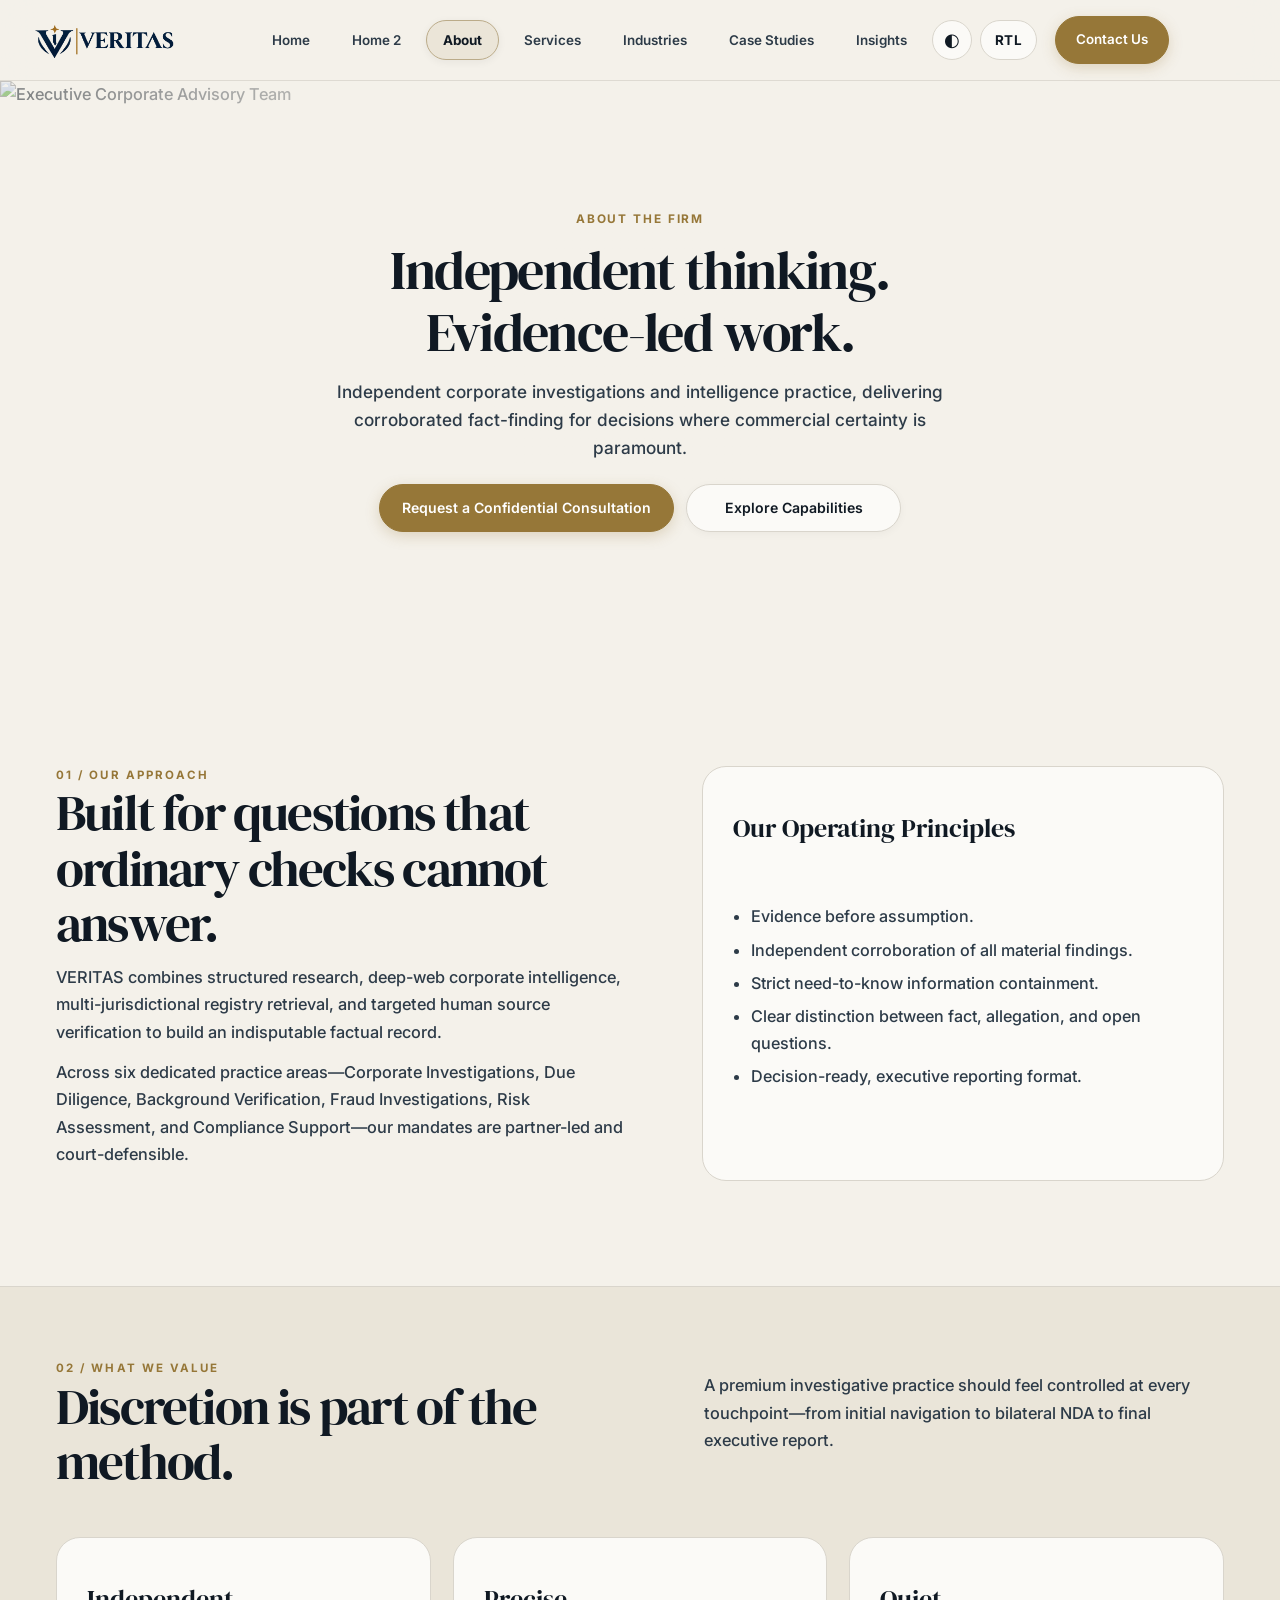
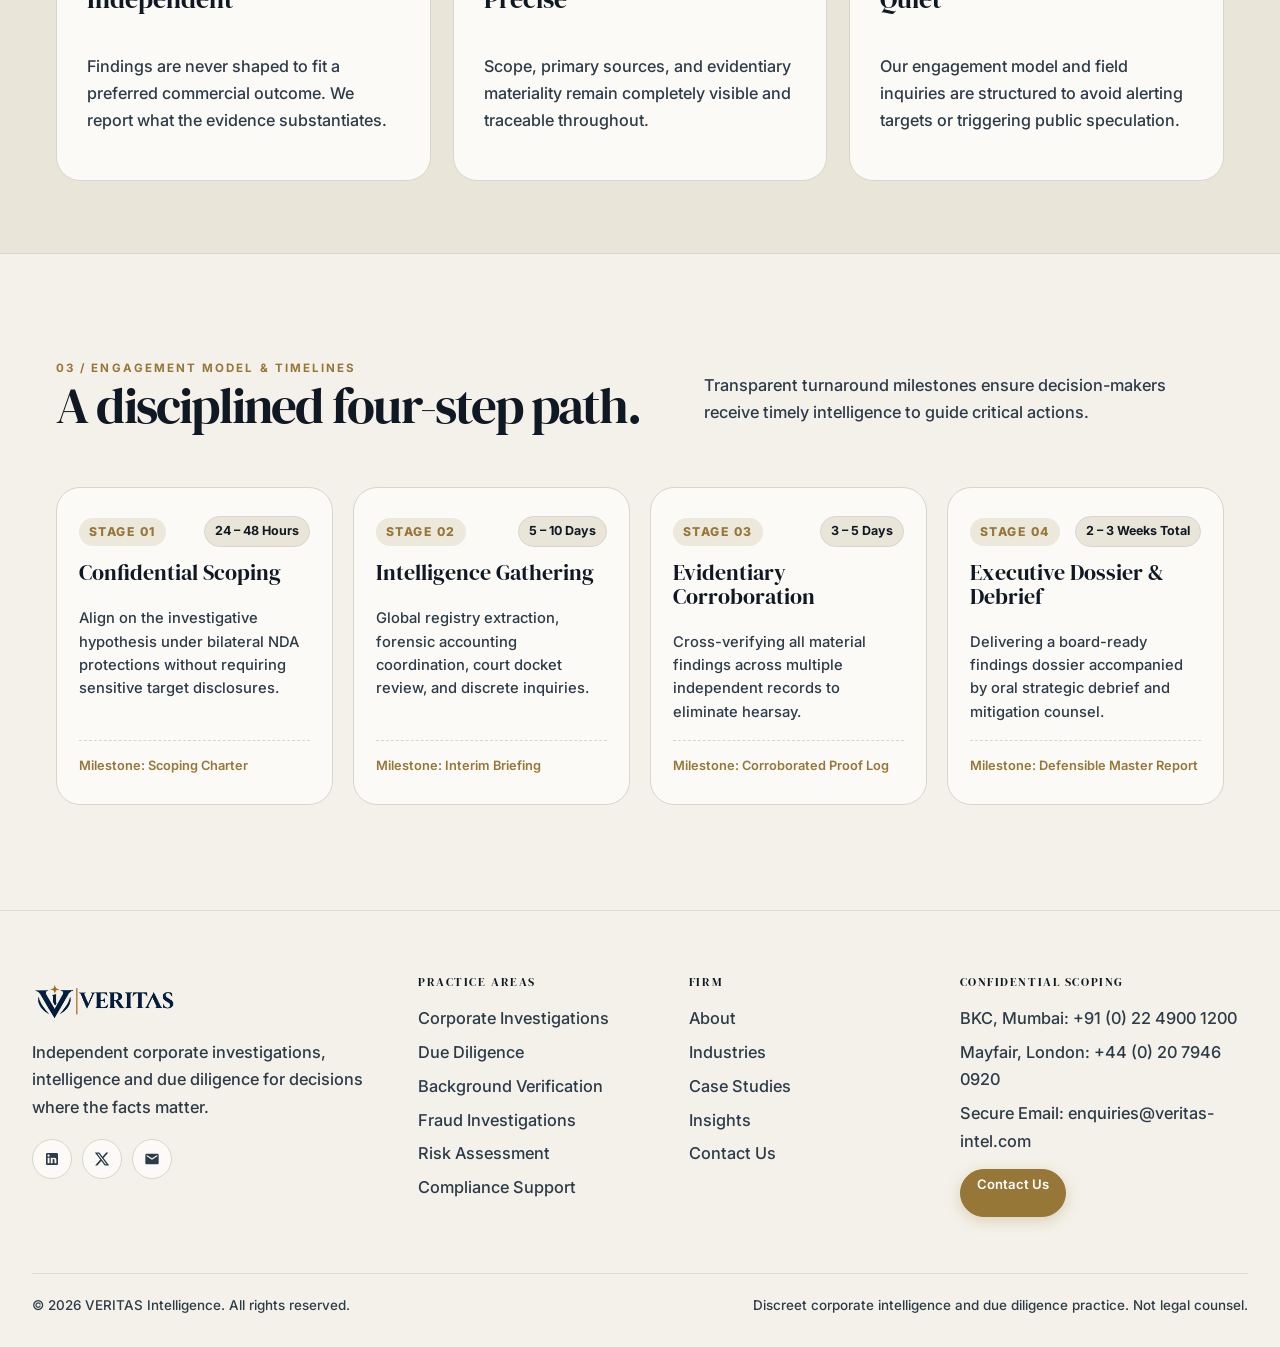
==== commit ac579c20: "client5to9" ====
--- a/about.html
+++ b/about.html
@@ -4,8 +4,8 @@
 <head>
   <meta charset="utf-8">
   <meta name="viewport" content="width=device-width,initial-scale=1">
-  <title>About | VERITAS Intelligence</title>
-  <meta name="description" content="Discreet corporate investigations, intelligence and due diligence.">
+  <title>About Us | VERITAS Intelligence</title>
+  <meta name="description" content="Independent corporate investigations, intelligence and due diligence practice.">
   <link rel="icon" type="image/png" href="assets/favicon.png">
   <link rel="stylesheet" href="assets/style.css">
 </head>
@@ -14,163 +14,182 @@
 
   <header class="site-header">
     <div class="container nav">
-      <a class="brand" href="index.html"><img src="assets/logo.png" width="144" height="48"
-          alt="VERITAS Intelligence"></a>
-      <nav class="nav-links"><a href="index.html" data-page="home">Home</a><a href="home-02.html"
-          data-page="home-02">Home 2</a><a href="about.html" data-page="about">About</a><a href="services.html"
-          data-page="services">Services</a><a href="case-studies.html" data-page="cases">Case Studies</a><a
-          href="insights.html" data-page="insights">Insights</a><button class="theme-toggle"
-          data-theme-toggle aria-label="Switch theme">◐</button><button class="dir-toggle" data-dir-toggle
-          aria-label="Switch text direction">RTL</button><a
-          class="btn gold nav-btn" href="contact.html">Contact Us</a></nav>
+      <a class="brand" href="index.html"><img src="assets/logo.png" width="144" height="48" alt="VERITAS Intelligence"></a>
+      <nav class="nav-links">
+        <a href="index.html" data-page="home">Home</a>
+        <a href="home-02.html" data-page="home-02">Home 2</a>
+        <a href="about.html" data-page="about">About</a>
+        <a href="services.html" data-page="services">Services</a>
+        <a href="industries.html" data-page="industries">Industries</a>
+        <a href="case-studies.html" data-page="cases">Case Studies</a>
+        <a href="insights.html" data-page="insights">Insights</a>
+        <button class="theme-toggle" data-theme-toggle aria-label="Switch theme">◐</button>
+        <button class="dir-toggle" data-dir-toggle aria-label="Switch text direction">RTL</button>
+        <a class="btn gold nav-btn" href="contact.html">Contact Us</a>
+      </nav>
       <div class="nav-actions">
         <button class="menu-toggle" data-menu aria-label="Open menu" aria-expanded="false">☰</button>
       </div>
     </div>
   </header>
 
-
   <section class="hero hero-center">
-    <img src="https://images.unsplash.com/photo-1761002276303-9bcf607ad39a?auto=format&fit=crop&fm=jpg&q=82&w=1600"
-      alt="Corporate advisory team and office">
+    <img src="https://images.unsplash.com/photo-1761002276303-9bcf607ad39a?auto=format&fit=crop&fm=jpg&q=82&w=1600" alt="Executive Corporate Advisory Team">
     <div class="container hero-inner">
-      <div class="eyebrow">About the firm</div>
+      <div class="eyebrow">About the Firm</div>
       <h1>Independent thinking.<br>Evidence-led work.</h1>
-      <p class="lead">Independent corporate investigations and intelligence practice, delivering corroborated fact-finding for decisions where certainty is paramount.</p>
+      <p class="lead">Independent corporate investigations and intelligence practice, delivering corroborated fact-finding for decisions where commercial certainty is paramount.</p>
       <div class="hero-meta">
-        <a class="btn gold" href="contact.html">Speak with a partner</a>
+        <a class="btn gold" href="contact.html">Request a Confidential Consultation</a>
+        <a class="btn secondary" href="services.html">Explore Capabilities</a>
       </div>
     </div>
   </section>
+
   <section class="section" id="approach">
     <div class="container split">
       <div>
-        <div class="eyebrow">01 / Our approach</div>
+        <div class="eyebrow">01 / Our Approach</div>
         <h2>Built for questions that ordinary checks cannot answer.</h2>
-        <p>We combine structured research, corporate intelligence, document review and targeted verification to build a
-          more complete picture.</p>
-        <p>The design follows the useful functional patterns observed on NARADism—question-led services, illustrative
-          case studies, technology-enabled intelligence and a clear confidential consultation flow—while keeping this
-          site’s branding, copy and visual system original.</p>
+        <p>VERITAS combines structured research, deep-web corporate intelligence, multi-jurisdictional registry retrieval, and targeted human source verification to build an indisputable factual record.</p>
+        <p>Across six dedicated practice areas—Corporate Investigations, Due Diligence, Background Verification, Fraud Investigations, Risk Assessment, and Compliance Support—our mandates are partner-led and court-defensible.</p>
       </div>
       <div class="card">
-        <h3>Our operating principles</h3>
+        <h3>Our Operating Principles</h3>
         <ul>
           <li>Evidence before assumption.</li>
-          <li>Independent corroboration of material findings.</li>
-          <li>Need-to-know handling.</li>
-          <li>Clear distinction between fact, allegation and open question.</li>
-          <li>Decision-ready reporting.</li>
+          <li>Independent corroboration of all material findings.</li>
+          <li>Strict need-to-know information containment.</li>
+          <li>Clear distinction between fact, allegation, and open questions.</li>
+          <li>Decision-ready, executive reporting format.</li>
         </ul>
       </div>
     </div>
   </section>
+
   <section class="section-sm dark-band">
     <div class="container">
       <div class="section-head">
         <div>
-          <div class="eyebrow">02 / What we value</div>
+          <div class="eyebrow">02 / What We Value</div>
           <h2>Discretion is part of the method.</h2>
         </div>
         <div>
-          <p>A premium investigative practice should feel controlled at every touchpoint—from navigation to enquiry form
-            to final report.</p>
+          <p>A premium investigative practice should feel controlled at every touchpoint—from initial navigation to bilateral NDA to final executive report.</p>
         </div>
       </div>
       <div class="grid grid-3">
         <article class="card">
           <h3>Independent</h3>
-          <p>Findings are not shaped to fit a preferred answer.</p>
+          <p>Findings are never shaped to fit a preferred commercial outcome. We report what the evidence substantiates.</p>
         </article>
         <article class="card">
           <h3>Precise</h3>
-          <p>Scope, source and materiality remain visible in the work.</p>
+          <p>Scope, primary sources, and evidentiary materiality remain completely visible and traceable throughout.</p>
         </article>
         <article class="card">
           <h3>Quiet</h3>
-          <p>The interface and engagement model avoid unnecessary exposure.</p>
+          <p>Our engagement model and field inquiries are structured to avoid alerting targets or triggering public speculation.</p>
         </article>
       </div>
     </div>
   </section>
+
   <section class="section">
     <div class="container">
-      <div class="eyebrow">03 / Engagement model</div>
-      <h2 style="margin:12px 0 40px">A simple start.</h2>
-      <div class="process">
-        <div class="step"><b>01</b>
-          <h3>Confidential briefing</h3>
-          <p>Explain the question at a level you are comfortable sharing.</p>
+      <div class="section-head">
+        <div>
+          <div class="eyebrow">03 / Engagement Model & Timelines</div>
+          <h2>A disciplined four-step path.</h2>
         </div>
-        <div class="step"><b>02</b>
-          <h3>Fixed scope</h3>
-          <p>Agree the work, sources, output and commercial terms.</p>
+        <div>
+          <p>Transparent turnaround milestones ensure decision-makers receive timely intelligence to guide critical actions.</p>
         </div>
-        <div class="step"><b>03</b>
-          <h3>Discreet execution</h3>
-          <p>Conduct the agreed research and verification.</p>
+      </div>
+      <div class="timeline-stepper">
+        <div class="timeline-card">
+          <div class="timeline-header">
+            <span class="timeline-step-badge">Stage 01</span>
+            <span class="timeline-duration">24 – 48 Hours</span>
+          </div>
+          <h3>Confidential Scoping</h3>
+          <p>Align on the investigative hypothesis under bilateral NDA protections without requiring sensitive target disclosures.</p>
+          <div class="timeline-deliverable">Milestone: Scoping Charter</div>
         </div>
-        <div class="step"><b>04</b>
-          <h3>Decision-ready reporting</h3>
-          <p>Deliver a clear, defensible dossier with actionable findings.</p>
+        <div class="timeline-card">
+          <div class="timeline-header">
+            <span class="timeline-step-badge">Stage 02</span>
+            <span class="timeline-duration">5 – 10 Days</span>
+          </div>
+          <h3>Intelligence Gathering</h3>
+          <p>Global registry extraction, forensic accounting coordination, court docket review, and discrete inquiries.</p>
+          <div class="timeline-deliverable">Milestone: Interim Briefing</div>
+        </div>
+        <div class="timeline-card">
+          <div class="timeline-header">
+            <span class="timeline-step-badge">Stage 03</span>
+            <span class="timeline-duration">3 – 5 Days</span>
+          </div>
+          <h3>Evidentiary Corroboration</h3>
+          <p>Cross-verifying all material findings across multiple independent records to eliminate hearsay.</p>
+          <div class="timeline-deliverable">Milestone: Corroborated Proof Log</div>
+        </div>
+        <div class="timeline-card">
+          <div class="timeline-header">
+            <span class="timeline-step-badge">Stage 04</span>
+            <span class="timeline-duration">2 – 3 Weeks Total</span>
+          </div>
+          <h3>Executive Dossier & Debrief</h3>
+          <p>Delivering a board-ready findings dossier accompanied by oral strategic debrief and mitigation counsel.</p>
+          <div class="timeline-deliverable">Milestone: Defensible Master Report</div>
         </div>
       </div>
     </div>
   </section>
 
-
   <footer class="footer">
     <div class="container footer-grid">
-      <div><a class="brand" href="index.html"><img src="assets/logo.png" width="144" height="48"
-            alt="VERITAS Intelligence"></a>
-        <p>Independent corporate investigations, intelligence and due diligence for decisions where the facts matter.
-        </p>
+      <div>
+        <a class="brand" href="index.html"><img src="assets/logo.png" width="144" height="48" alt="VERITAS Intelligence"></a>
+        <p>Independent corporate investigations, intelligence and due diligence for decisions where the facts matter.</p>
         <div class="footer-socials">
-          <a href="#" aria-label="LinkedIn"><svg width="16" height="16" fill="currentColor" viewBox="0 0 24 24">
-              <path
-                d="M19 3a2 2 0 0 1 2 2v14a2 2 0 0 1-2 2H5a2 2 0 0 1-2-2V5a2 2 0 0 1 2-2h14m-.5 15.5v-5.3a3.26 3.26 0 0 0-3.26-3.26c-.85 0-1.84.52-2.28 1.3v-1.11h-2.79v8.37h2.79v-4.93c0-.77.62-1.4 1.39-1.4a1.4 1.4 0 0 1 1.4 1.4v4.93h2.75M6.88 8.56a1.68 1.68 0 0 0 1.68-1.68c0-.93-.75-1.69-1.68-1.69a1.69 1.69 0 0 0-1.69 1.69c0 .93.76 1.68 1.69 1.68m1.39 9.94v-8.37H5.5v8.37h2.77z" />
-            </svg></a>
-          <a href="#" aria-label="X (Twitter)"><svg width="16" height="16" fill="currentColor" viewBox="0 0 24 24">
-              <path
-                d="M18.244 2.25h3.308l-7.227 8.26 8.502 11.24H16.17l-5.214-6.817L4.99 21.75H1.68l7.73-8.835L1.254 2.25H8.08l4.713 6.231zm-1.161 17.52h1.833L7.084 4.126H5.117z" />
-            </svg></a>
-          <a href="contact.html" aria-label="Email"><svg width="16" height="16" fill="currentColor" viewBox="0 0 24 24">
-              <path
-                d="M20 4H4c-1.1 0-1.99.9-1.99 2L2 18c0 1.1.9 2 2 2h16c1.1 0 2-.9 2-2V6c0-1.1-.9-2-2-2zm0 4l-8 5-8-5V6l8 5 8-5v2z" />
-            </svg></a>
-          <a href="#" aria-label="Global Network"><svg width="16" height="16" fill="currentColor" viewBox="0 0 24 24">
-              <path
-                d="M12 2A10 10 0 0 0 2 12a10 10 0 0 0 10 10 10 10 0 0 0 10-10A10 10 0 0 0 12 2zm6.93 6h-2.95a15.65 15.65 0 0 0-1.38-3.56A8.03 8.03 0 0 1 18.93 8zM12 4.04c.83 1.2 1.48 2.53 1.91 3.96h-3.82c.43-1.43 1.08-2.76 1.91-3.96zM4.26 14C4.1 13.36 4 12.69 4 12s.1-1.36.26-2h3.38c-.08.66-.14 1.32-.14 2 0 .68.06 1.34.14 2H4.26zm.81 2h2.95c.32 1.25.78 2.45 1.38 3.56A8.03 8.03 0 0 1 5.07 16zm2.95-8H5.07a8.03 8.03 0 0 1 3.56-3.56A15.65 15.65 0 0 0 8.02 8zM12 19.96c-.83-1.2-1.48-2.53-1.91-3.96h3.82c-.43 1.43-1.08 2.76-1.91 3.96zM14.34 14H9.66c-.09-.66-.16-1.32-.16-2 0-.68.07-1.34.16-2h4.68c.09.66.16 1.32.16 2 0 .68-.07 1.34-.16 2zm.24 5.56c.6-1.11 1.06-2.31 1.38-3.56h2.95a8.03 8.03 0 0 1-3.33 3.56zM16.36 14c.08-.66.14-1.32.14-2 0-.68-.06-1.34-.14-2h3.38c.16.64.26 1.31.26 2s-.1 1.36-.26 2h-3.38z" />
-            </svg></a>
+          <a href="#" aria-label="LinkedIn"><svg width="16" height="16" fill="currentColor" viewBox="0 0 24 24"><path d="M19 3a2 2 0 0 1 2 2v14a2 2 0 0 1-2 2H5a2 2 0 0 1-2-2V5a2 2 0 0 1 2-2h14m-.5 15.5v-5.3a3.26 3.26 0 0 0-3.26-3.26c-.85 0-1.84.52-2.28 1.3v-1.11h-2.79v8.37h2.79v-4.93c0-.77.62-1.4 1.39-1.4a1.4 1.4 0 0 1 1.4 1.4v4.93h2.75M6.88 8.56a1.68 1.68 0 0 0 1.68-1.68c0-.93-.75-1.69-1.68-1.69a1.69 1.69 0 0 0-1.69 1.69c0 .93.76 1.68 1.69 1.68m1.39 9.94v-8.37H5.5v8.37h2.77z"/></svg></a>
+          <a href="#" aria-label="X (Twitter)"><svg width="16" height="16" fill="currentColor" viewBox="0 0 24 24"><path d="M18.244 2.25h3.308l-7.227 8.26 8.502 11.24H16.17l-5.214-6.817L4.99 21.75H1.68l7.73-8.835L1.254 2.25H8.08l4.713 6.231zm-1.161 17.52h1.833L7.084 4.126H5.117z"/></svg></a>
+          <a href="contact.html" aria-label="Email"><svg width="16" height="16" fill="currentColor" viewBox="0 0 24 24"><path d="M20 4H4c-1.1 0-1.99.9-1.99 2L2 18c0 1.1.9 2 2 2h16c1.1 0 2-.9 2-2V6c0-1.1-.9-2-2-2zm0 4l-8 5-8-5V6l8 5 8-5v2z"/></svg></a>
         </div>
       </div>
       <div>
-        <h4>Services</h4>
-        <p><a href="services.html">Background Checks</a></p>
-        <p><a href="services.html">Fraud Investigation</a></p>
-        <p><a href="services.html">M&A Due Diligence</a></p>
-        <p><a href="services.html">Corporate Intelligence</a></p>
+        <h4>Practice Areas</h4>
+        <p><a href="services.html#corporate-investigations">Corporate Investigations</a></p>
+        <p><a href="services.html#due-diligence">Due Diligence</a></p>
+        <p><a href="services.html#background-verification">Background Verification</a></p>
+        <p><a href="services.html#fraud-investigations">Fraud Investigations</a></p>
+        <p><a href="services.html#risk-assessment">Risk Assessment</a></p>
+        <p><a href="services.html#compliance-support">Compliance Support</a></p>
       </div>
       <div>
         <h4>Firm</h4>
         <p><a href="about.html">About</a></p>
+        <p><a href="industries.html">Industries</a></p>
         <p><a href="case-studies.html">Case Studies</a></p>
         <p><a href="insights.html">Insights</a></p>
+        <p><a href="contact.html">Contact Us</a></p>
       </div>
       <div>
-        <h4>Newsletter</h4>
-        <p>Subscribe to receive quarterly intelligence briefings and risk reports.</p>
-        <form class="footer-newsletter"
-          onsubmit="event.preventDefault();this.reset();alert('Subscribed successfully!')"><input type="email"
-            placeholder="Enter your email" required aria-label="Your Email Address"><button class="btn gold"
-            type="submit">Subscribe</button></form>
+        <h4>Confidential Scoping</h4>
+        <p>BKC, Mumbai: +91 (0) 22 4900 1200</p>
+        <p>Mayfair, London: +44 (0) 20 7946 0920</p>
+        <p>Secure Email: enquiries@veritas-intel.com</p>
+        <p style="margin-top:14px;"><a class="btn gold" style="display:inline-block;padding:8px 16px;font-size:0.82rem;" href="contact.html">Contact Us</a></p>
       </div>
     </div>
-    <div class="container footer-bottom"><span>© <span data-year></span> VERITAS Intelligence. All rights
-        reserved.</span><span>For illustrative purposes; not legal advice.</span></div>
+    <div class="container footer-bottom">
+      <span>© <span data-year></span> VERITAS Intelligence. All rights reserved.</span>
+      <span>Discreet corporate intelligence and due diligence practice. Not legal counsel.</span>
+    </div>
   </footer>
 
-  <button id="backToTop" class="back-to-top" aria-label="Back to Top"><svg width="20" height="20" fill="none" stroke="currentColor" stroke-width="2.5" viewBox="0 0 24 24"><path d="M18 15l-6-6-6 6"/></svg></button>
+  <button id="backToTop" class="back-to-top" aria-label="Back to Top"><svg width="20" height="20" fill="none" stroke="currentColor" stroke-width="2.5" viewBox="0 0 24 24"><path d="M18 15l-6-6-6 6" /></svg></button>
   <script src="assets/site.js"></script>
 </body>
 
--- a/assets/style.css
+++ b/assets/style.css
@@ -2221,4 +2221,451 @@
 html[dir="rtl"] .topic-label {
   margin-right: 0;
   margin-left: 4px;
+}
+
+/* ==========================================================================
+   Executive Modernization & Expanded Component Architecture
+   ========================================================================== */
+
+
+
+/* Who We Serve Component */
+.who-we-serve-grid {
+  display: grid;
+  grid-template-columns: repeat(4, 1fr);
+  gap: 24px;
+  margin-top: 36px;
+}
+
+@media(max-width: 1024px) {
+  .who-we-serve-grid {
+    grid-template-columns: repeat(2, 1fr);
+  }
+}
+
+@media(max-width: 640px) {
+  .who-we-serve-grid {
+    grid-template-columns: 1fr;
+  }
+}
+
+.serve-card {
+  background: var(--surface);
+  border: 1px solid var(--line);
+  border-radius: var(--radius);
+  padding: 32px 26px;
+  display: flex;
+  flex-direction: column;
+  transition: transform .25s ease, border-color .25s ease, box-shadow .25s ease;
+  position: relative;
+  overflow: hidden;
+}
+
+.serve-card:hover {
+  transform: translateY(-5px);
+  border-color: var(--gold);
+  box-shadow: var(--shadow);
+}
+
+.serve-card::before {
+  content: "";
+  position: absolute;
+  top: 0;
+  left: 0;
+  right: 0;
+  height: 3px;
+  background: linear-gradient(90deg, transparent, var(--gold), transparent);
+  opacity: 0;
+  transition: opacity .25s ease;
+}
+
+.serve-card:hover::before {
+  opacity: 1;
+}
+
+.serve-icon {
+  width: 48px;
+  height: 48px;
+  border-radius: 12px;
+  background: color-mix(in srgb, var(--gold) 15%, transparent);
+  color: var(--gold);
+  display: grid;
+  place-items: center;
+  margin-bottom: 20px;
+  font-size: 1.3rem;
+}
+
+.serve-card h3 {
+  font-size: 1.45rem;
+  margin-bottom: 12px;
+  line-height: 1.2;
+}
+
+.serve-card p {
+  font-size: 0.94rem;
+  color: var(--muted);
+  line-height: 1.6;
+  margin-bottom: 18px;
+}
+
+.serve-list {
+  list-style: none;
+  padding: 0;
+  margin: auto 0 0;
+  display: flex;
+  flex-direction: column;
+  gap: 8px;
+  border-top: 1px solid var(--line);
+  padding-top: 16px;
+}
+
+.serve-list li {
+  font-size: 0.84rem;
+  color: var(--ink);
+  font-weight: 600;
+  display: flex;
+  align-items: center;
+  gap: 8px;
+}
+
+.serve-list li::before {
+  content: "✓";
+  color: var(--gold);
+  font-weight: 800;
+  font-size: 0.85rem;
+}
+
+/* Timeline & Process Stepper */
+.timeline-stepper {
+  display: grid;
+  grid-template-columns: repeat(4, 1fr);
+  gap: 20px;
+  margin-top: 36px;
+  position: relative;
+}
+
+@media(max-width: 992px) {
+  .timeline-stepper {
+    grid-template-columns: repeat(2, 1fr);
+  }
+}
+
+@media(max-width: 600px) {
+  .timeline-stepper {
+    grid-template-columns: 1fr;
+  }
+}
+
+.timeline-card {
+  background: var(--surface);
+  border: 1px solid var(--line);
+  border-radius: var(--radius);
+  padding: 28px 22px;
+  display: flex;
+  flex-direction: column;
+  position: relative;
+  transition: all .25s ease;
+}
+
+.timeline-card:hover {
+  border-color: var(--gold);
+  transform: translateY(-4px);
+}
+
+.timeline-header {
+  display: flex;
+  align-items: center;
+  justify-content: space-between;
+  margin-bottom: 14px;
+}
+
+.timeline-step-badge {
+  font-size: 0.76rem;
+  font-weight: 800;
+  letter-spacing: 0.12em;
+  text-transform: uppercase;
+  color: var(--gold);
+  background: color-mix(in srgb, var(--gold) 14%, transparent);
+  padding: 4px 10px;
+  border-radius: 999px;
+}
+
+.timeline-duration {
+  font-size: 0.78rem;
+  font-weight: 700;
+  color: var(--ink);
+  background: var(--surface2);
+  padding: 4px 10px;
+  border-radius: 999px;
+  border: 1px solid var(--line);
+}
+
+.timeline-card h3 {
+  font-size: 1.35rem;
+  margin-bottom: 10px;
+}
+
+.timeline-card p {
+  font-size: 0.92rem;
+  color: var(--muted);
+  line-height: 1.58;
+  margin-bottom: 16px;
+}
+
+.timeline-deliverable {
+  margin-top: auto;
+  padding-top: 14px;
+  border-top: 1px dashed var(--line);
+  font-size: 0.8rem;
+  font-weight: 600;
+  color: var(--gold);
+}
+
+/* Confidentiality & Security Guarantee Banner */
+.security-guarantee-band {
+  background: var(--surface);
+  border: 1px solid var(--line);
+  border-radius: var(--radius);
+  padding: 36px 32px;
+  margin-top: 48px;
+  display: grid;
+  grid-template-columns: 1.2fr 2fr;
+  gap: 32px;
+  align-items: center;
+}
+
+@media(max-width: 860px) {
+  .security-guarantee-band {
+    grid-template-columns: 1fr;
+    padding: 28px 22px;
+  }
+}
+
+.security-pillars {
+  display: grid;
+  grid-template-columns: repeat(2, 1fr);
+  gap: 16px;
+}
+
+@media(max-width: 540px) {
+  .security-pillars {
+    grid-template-columns: 1fr;
+  }
+}
+
+.security-pillar-item {
+  display: flex;
+  align-items: flex-start;
+  gap: 12px;
+}
+
+.security-pillar-icon {
+  width: 34px;
+  height: 34px;
+  border-radius: 8px;
+  background: color-mix(in srgb, var(--gold) 15%, transparent);
+  color: var(--gold);
+  display: grid;
+  place-items: center;
+  font-size: 1rem;
+  flex-shrink: 0;
+  margin-top: 2px;
+}
+
+.security-pillar-item strong {
+  display: block;
+  font-size: 0.92rem;
+  color: var(--ink);
+  margin-bottom: 2px;
+}
+
+.security-pillar-item span {
+  font-size: 0.82rem;
+  color: var(--muted);
+  line-height: 1.45;
+  display: block;
+}
+
+/* Service Deep-Dive Layout */
+.service-details-grid {
+  display: grid;
+  grid-template-columns: 2fr 1fr;
+  gap: 42px;
+  margin-top: 36px;
+}
+
+@media(max-width: 900px) {
+  .service-details-grid {
+    grid-template-columns: 1fr;
+  }
+}
+
+.service-sidebar {
+  display: flex;
+  flex-direction: column;
+  gap: 24px;
+}
+
+.sidebar-sticky-card {
+  position: sticky;
+  top: 104px;
+  background: var(--surface);
+  border: 1px solid var(--line);
+  border-radius: var(--radius);
+  padding: 28px 24px;
+}
+
+.spec-list {
+  list-style: none;
+  padding: 0;
+  margin: 18px 0;
+  display: flex;
+  flex-direction: column;
+  gap: 12px;
+}
+
+.spec-item {
+  display: flex;
+  justify-content: space-between;
+  font-size: 0.88rem;
+  padding-bottom: 8px;
+  border-bottom: 1px solid var(--line);
+}
+
+.spec-item span:first-child {
+  color: var(--muted);
+}
+
+.spec-item span:last-child {
+  font-weight: 700;
+  color: var(--ink);
+  text-align: right;
+}
+
+/* Benefits Grid */
+.benefits-grid {
+  display: grid;
+  grid-template-columns: repeat(3, 1fr);
+  gap: 20px;
+  margin-top: 24px;
+}
+
+@media(max-width: 860px) {
+  .benefits-grid {
+    grid-template-columns: 1fr;
+  }
+}
+
+.benefit-card {
+  background: var(--surface2);
+  border: 1px solid var(--line);
+  border-radius: 18px;
+  padding: 22px 20px;
+}
+
+.benefit-card h4 {
+  font-size: 1.15rem;
+  margin-bottom: 8px;
+}
+
+.benefit-card p {
+  font-size: 0.88rem;
+  color: var(--muted);
+  line-height: 1.55;
+  margin: 0;
+}
+
+/* Resource Filters & Cards */
+.resource-tabs {
+  display: flex;
+  flex-wrap: wrap;
+  gap: 10px;
+  margin-bottom: 32px;
+}
+
+.resource-tab-btn {
+  padding: 9px 20px;
+  border-radius: 999px;
+  border: 1px solid var(--line);
+  background: var(--surface);
+  color: var(--ink);
+  font-family: inherit;
+  font-size: 0.86rem;
+  font-weight: 600;
+  cursor: pointer;
+  transition: all .2s ease;
+}
+
+.resource-tab-btn:hover {
+  border-color: var(--gold);
+}
+
+.resource-tab-btn.active {
+  background: var(--gold);
+  color: #fff;
+  border-color: var(--gold);
+}
+
+html[data-theme="dark"] .resource-tab-btn.active {
+  color: #07111b;
+}
+
+.resource-badge {
+  display: inline-block;
+  padding: 4px 10px;
+  border-radius: 999px;
+  font-size: 0.72rem;
+  font-weight: 700;
+  text-transform: uppercase;
+  letter-spacing: 0.08em;
+  background: color-mix(in srgb, var(--gold) 15%, transparent);
+  color: var(--gold);
+  margin-bottom: 12px;
+}
+
+/* Confidential Consultation Protocol Stepper */
+.protocol-steps {
+  display: grid;
+  grid-template-columns: repeat(4, 1fr);
+  gap: 20px;
+  margin-top: 28px;
+}
+
+@media(max-width: 900px) {
+  .protocol-steps {
+    grid-template-columns: repeat(2, 1fr);
+  }
+}
+
+@media(max-width: 520px) {
+  .protocol-steps {
+    grid-template-columns: 1fr;
+  }
+}
+
+.protocol-box {
+  background: var(--surface);
+  border: 1px solid var(--line);
+  border-radius: 18px;
+  padding: 24px 20px;
+  position: relative;
+}
+
+.protocol-num {
+  font-size: 1.6rem;
+  font-family: "DM Serif Display", serif;
+  color: var(--gold);
+  margin-bottom: 8px;
+}
+
+.protocol-box h4 {
+  font-size: 1.15rem;
+  margin-bottom: 8px;
+}
+
+.protocol-box p {
+  font-size: 0.86rem;
+  color: var(--muted);
+  line-height: 1.55;
+  margin: 0;
 }
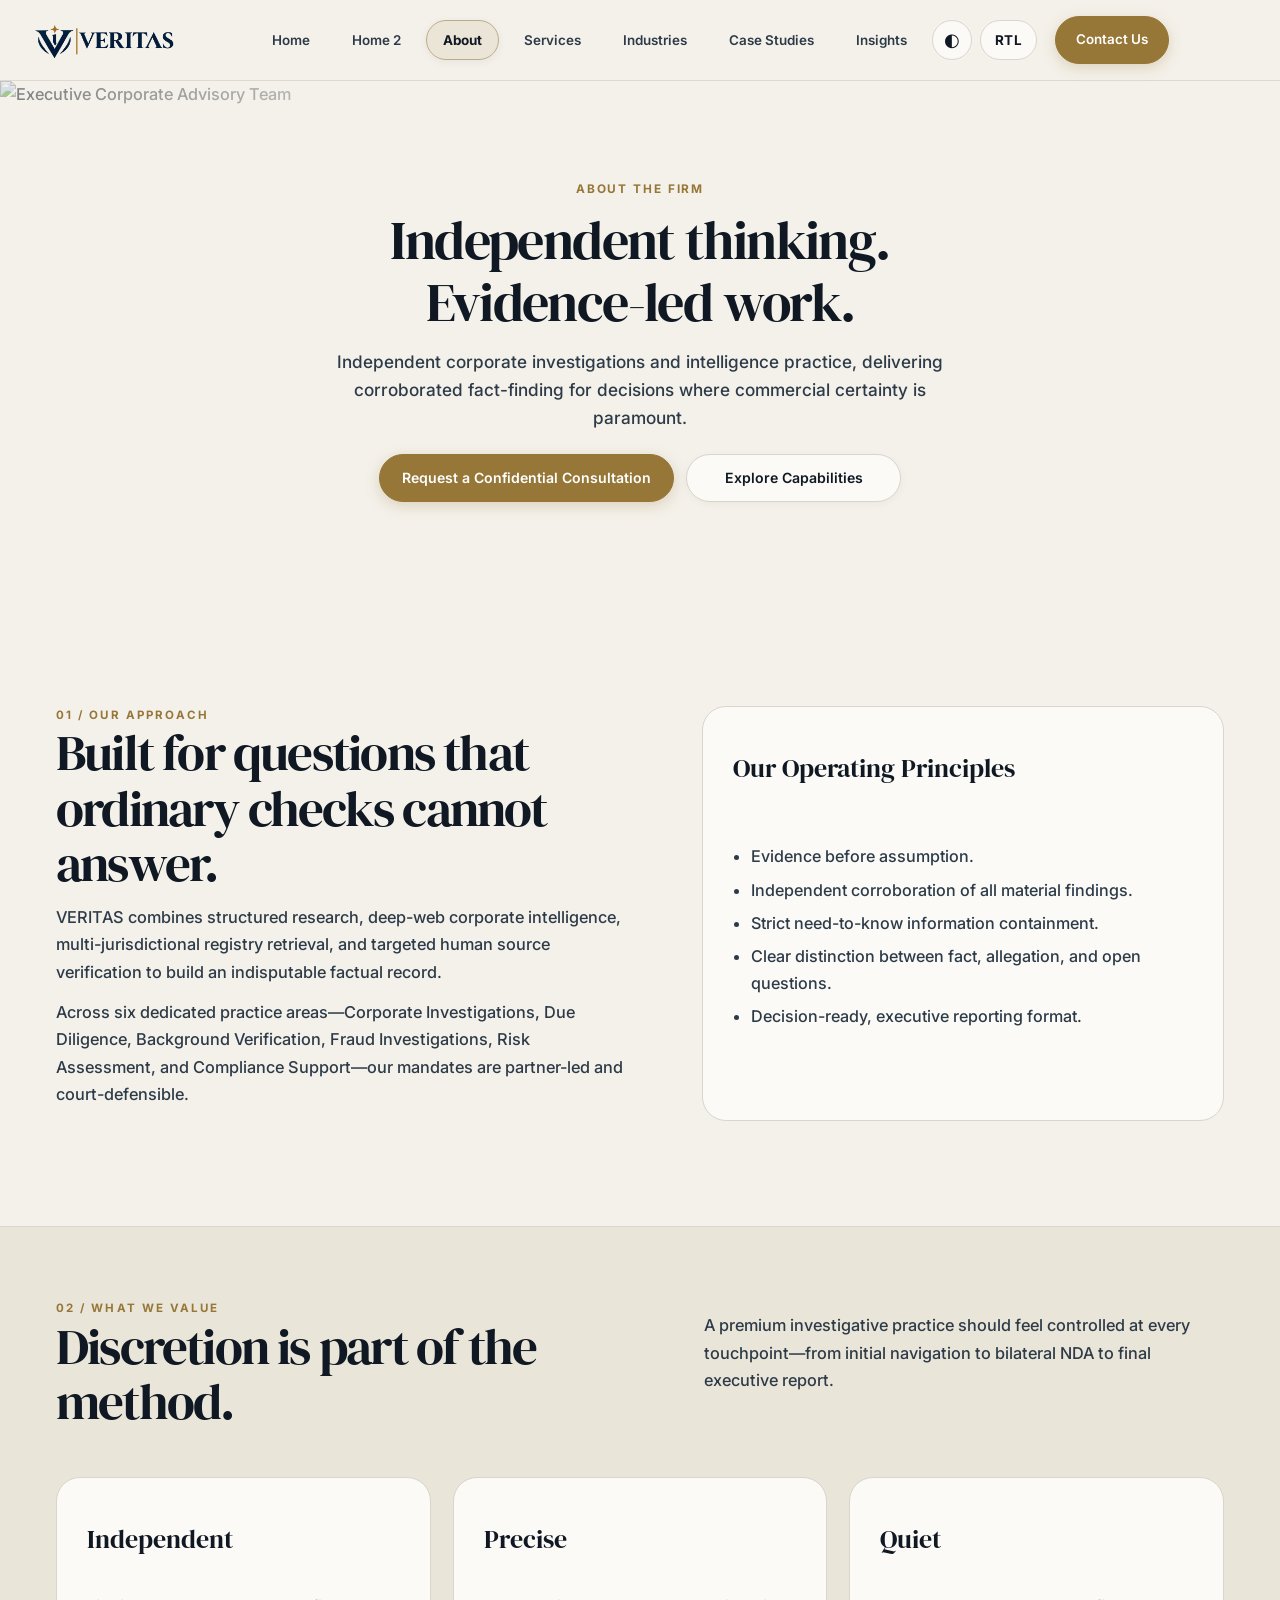
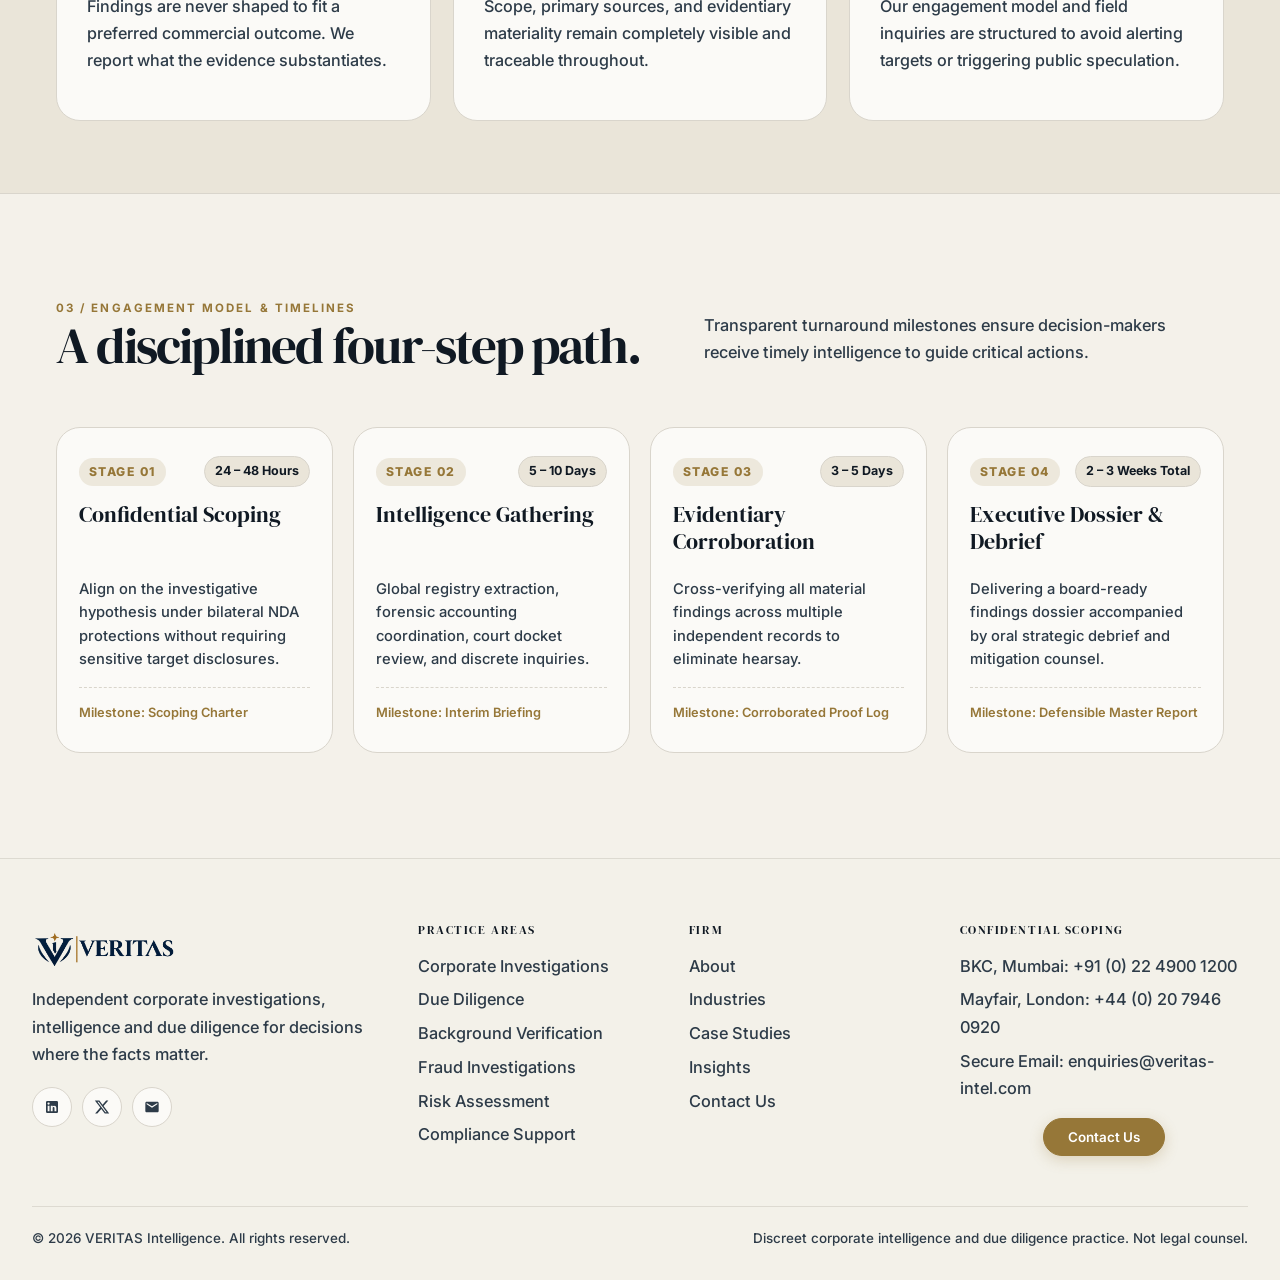
==== commit 8c02dd9d: "cliintcorrr" ====
--- a/about.html
+++ b/about.html
@@ -8,6 +8,34 @@
   <meta name="description" content="Independent corporate investigations, intelligence and due diligence practice.">
   <link rel="icon" type="image/png" href="assets/favicon.png">
   <link rel="stylesheet" href="assets/style.css">
+  <style>
+    @media (max-width: 1100px) {
+      .timeline-stepper {
+        grid-template-columns: repeat(2, 1fr) !important;
+        gap: 22px;
+      }
+
+      .timeline-card h3 {
+        min-height: 3.2rem;
+      }
+
+      .timeline-card p {
+        min-height: 4.6rem;
+      }
+    }
+
+    @media (max-width: 600px) {
+      .timeline-stepper {
+        grid-template-columns: 1fr !important;
+        gap: 16px;
+      }
+
+      .timeline-card h3,
+      .timeline-card p {
+        min-height: 0;
+      }
+    }
+  </style>
 </head>
 
 <body data-page="about" class="">
@@ -180,7 +208,9 @@
         <p>BKC, Mumbai: +91 (0) 22 4900 1200</p>
         <p>Mayfair, London: +44 (0) 20 7946 0920</p>
         <p>Secure Email: enquiries@veritas-intel.com</p>
-        <p style="margin-top:14px;"><a class="btn gold" style="display:inline-block;padding:8px 16px;font-size:0.82rem;" href="contact.html">Contact Us</a></p>
+        <div class="footer-cta-wrap">
+          <a class="btn gold footer-cta-btn" href="contact.html">Contact Us</a>
+        </div>
       </div>
     </div>
     <div class="container footer-bottom">
--- a/assets/style.css
+++ b/assets/style.css
@@ -431,11 +431,12 @@
    ========================================================================== */
 .hero {
   position: relative;
-  min-height: 580px;
-  height: 62vh;
+  min-height: 520px;
+  height: auto;
   display: flex;
   flex-direction: column;
   justify-content: center;
+  box-sizing: border-box;
   overflow: hidden;
   background: var(--hero-bg);
   color: var(--hero-text);
@@ -464,15 +465,22 @@
   z-index: 2;
   padding: 55px clamp(24px, 4.5vw, 64px) 45px;
   width: 100%;
-}
-
-@media(max-width: 900px) {
+  box-sizing: border-box;
+}
+
+@media(max-width: 1100px) {
   .hero {
     height: auto;
-    min-height: 520px;
+    min-height: auto;
   }
   .hero-inner {
-    padding: 75px clamp(18px, 4vw, 32px) 55px;
+    padding: 65px clamp(18px, 4vw, 32px) 50px;
+  }
+}
+
+@media(max-width: 640px) {
+  .hero-inner {
+    padding: 48px 18px 40px;
   }
 }
 
@@ -542,6 +550,17 @@
   background: radial-gradient(circle at 82% 25%, color-mix(in srgb, var(--gold) 12%, transparent) 0%, transparent 48%),
               linear-gradient(135deg, var(--hero-bg) 0%, color-mix(in srgb, var(--surface2) 75%, var(--hero-bg)) 100%);
   border-bottom: 1px solid var(--line);
+  height: auto;
+  min-height: 520px;
+  padding: clamp(38px, 5.5vw, 68px) 0;
+  box-sizing: border-box;
+  justify-content: flex-start;
+}
+
+.hero.hero-h2 .hero-inner,
+.hero.hero-split .hero-inner {
+  padding-top: 0;
+  padding-bottom: 0;
 }
 
 html[data-theme="dark"] .hero.hero-h2,
@@ -1312,6 +1331,7 @@
 
 .card .btn,
 .card .arrow,
+.card .card-link,
 .card .pills,
 .card > a,
 .card .card-action {
@@ -1398,9 +1418,27 @@
 }
 
 .image-card .copy .arrow,
+.image-card .copy .card-link,
 .image-card .copy .btn {
   margin-top: auto;
   align-self: flex-start;
+}
+
+.card-link {
+  font-size: 0.78rem;
+  font-weight: 600;
+  letter-spacing: 0.02em;
+  color: var(--gold);
+  display: inline-block;
+  margin-top: auto;
+  padding-top: 10px;
+  transition: color .2s ease;
+}
+
+.image-card:hover .card-link {
+  color: var(--ink);
+  text-decoration: underline;
+  text-underline-offset: 3px;
 }
 
 .split {
@@ -1917,7 +1955,8 @@
   }
 
   .grid-4,
-  .process {
+  .process,
+  .stat-row {
     grid-template-columns: repeat(2, 1fr)
   }
 
@@ -1942,7 +1981,8 @@
 
   .grid-3 > *:nth-child(3):last-child {
     grid-column: 1 / -1;
-    width: min(100%, 580px);
+    width: calc((100% - 22px) / 2);
+    max-width: 100%;
     margin-inline: auto;
   }
 }
@@ -2235,11 +2275,13 @@
   grid-template-columns: repeat(4, 1fr);
   gap: 24px;
   margin-top: 36px;
-}
-
-@media(max-width: 1024px) {
+  align-items: stretch;
+}
+
+@media(max-width: 1100px) {
   .who-we-serve-grid {
     grid-template-columns: repeat(2, 1fr);
+    gap: 22px;
   }
 }
 
@@ -2259,6 +2301,8 @@
   transition: transform .25s ease, border-color .25s ease, box-shadow .25s ease;
   position: relative;
   overflow: hidden;
+  height: 100%;
+  box-sizing: border-box;
 }
 
 .serve-card:hover {
@@ -2293,12 +2337,16 @@
   place-items: center;
   margin-bottom: 20px;
   font-size: 1.3rem;
+  flex-shrink: 0;
 }
 
 .serve-card h3 {
   font-size: 1.45rem;
   margin-bottom: 12px;
-  line-height: 1.2;
+  line-height: 1.25;
+  min-height: 3.65rem;
+  display: flex;
+  align-items: flex-start;
 }
 
 .serve-card p {
@@ -2306,6 +2354,7 @@
   color: var(--muted);
   line-height: 1.6;
   margin-bottom: 18px;
+  min-height: 5.75rem;
 }
 
 .serve-list {
@@ -2326,6 +2375,8 @@
   display: flex;
   align-items: center;
   gap: 8px;
+  line-height: 1.35;
+  min-height: 2.5rem;
 }
 
 .serve-list li::before {
@@ -2333,6 +2384,38 @@
   color: var(--gold);
   font-weight: 800;
   font-size: 0.85rem;
+}
+
+@supports (grid-template-rows: subgrid) {
+  @media(min-width: 1101px) {
+    .who-we-serve-grid {
+      grid-template-rows: auto auto 1fr auto;
+    }
+    .who-we-serve-grid .serve-card {
+      display: grid;
+      grid-row: span 4;
+      grid-template-rows: subgrid;
+      row-gap: 0;
+    }
+    .who-we-serve-grid .serve-card h3 {
+      min-height: 0;
+    }
+    .who-we-serve-grid .serve-card p {
+      min-height: 0;
+    }
+    .who-we-serve-grid .serve-card .serve-list {
+      margin-top: 0;
+    }
+  }
+}
+
+@media(max-width: 640px) {
+  .serve-card h3 {
+    min-height: 0;
+  }
+  .serve-card p {
+    min-height: 0;
+  }
 }
 
 /* Timeline & Process Stepper */
@@ -2342,17 +2425,20 @@
   gap: 20px;
   margin-top: 36px;
   position: relative;
-}
-
-@media(max-width: 992px) {
+  align-items: stretch;
+}
+
+@media(max-width: 1100px) {
   .timeline-stepper {
     grid-template-columns: repeat(2, 1fr);
+    gap: 22px;
   }
 }
 
 @media(max-width: 600px) {
   .timeline-stepper {
     grid-template-columns: 1fr;
+    gap: 16px;
   }
 }
 
@@ -2365,6 +2451,8 @@
   flex-direction: column;
   position: relative;
   transition: all .25s ease;
+  height: 100%;
+  box-sizing: border-box;
 }
 
 .timeline-card:hover {
@@ -2376,7 +2464,11 @@
   display: flex;
   align-items: center;
   justify-content: space-between;
+  flex-wrap: wrap;
+  gap: 10px;
+  row-gap: 10px;
   margin-bottom: 14px;
+  flex-shrink: 0;
 }
 
 .timeline-step-badge {
@@ -2388,6 +2480,9 @@
   background: color-mix(in srgb, var(--gold) 14%, transparent);
   padding: 4px 10px;
   border-radius: 999px;
+  display: inline-flex;
+  align-items: center;
+  white-space: nowrap;
 }
 
 .timeline-duration {
@@ -2398,11 +2493,18 @@
   padding: 4px 10px;
   border-radius: 999px;
   border: 1px solid var(--line);
+  display: inline-flex;
+  align-items: center;
+  white-space: nowrap;
 }
 
 .timeline-card h3 {
   font-size: 1.35rem;
   margin-bottom: 10px;
+  line-height: 1.25;
+  min-height: 3.45rem;
+  display: flex;
+  align-items: flex-start;
 }
 
 .timeline-card p {
@@ -2410,6 +2512,7 @@
   color: var(--muted);
   line-height: 1.58;
   margin-bottom: 16px;
+  min-height: 5.4rem;
 }
 
 .timeline-deliverable {
@@ -2419,6 +2522,57 @@
   font-size: 0.8rem;
   font-weight: 600;
   color: var(--gold);
+}
+
+@supports (grid-template-rows: subgrid) {
+  @media(min-width: 1101px) {
+    .timeline-stepper {
+      grid-template-rows: auto auto 1fr auto;
+    }
+    .timeline-stepper .timeline-card {
+      display: grid;
+      grid-row: span 4;
+      grid-template-rows: subgrid;
+      row-gap: 0;
+    }
+    .timeline-stepper .timeline-card h3 {
+      min-height: 0;
+    }
+    .timeline-stepper .timeline-card p {
+      min-height: 0;
+    }
+    .timeline-stepper .timeline-card .timeline-deliverable {
+      margin-top: 0;
+    }
+  }
+}
+
+@media(max-width: 600px) {
+  .timeline-card h3 {
+    min-height: 0;
+  }
+  .timeline-card p {
+    min-height: 0;
+  }
+}
+
+/* Footer CTA Button Alignment */
+.footer-cta-wrap {
+  margin-top: 16px;
+  text-align: center;
+}
+
+.footer-cta-btn {
+  display: inline-flex !important;
+  align-items: center !important;
+  justify-content: center !important;
+  text-align: center !important;
+  padding: 10px 24px !important;
+  font-size: 0.84rem !important;
+  height: auto !important;
+  min-height: 38px !important;
+  line-height: 1 !important;
+  margin: 0 auto !important;
 }
 
 /* Confidentiality & Security Guarantee Banner */
@@ -2434,22 +2588,24 @@
   align-items: center;
 }
 
-@media(max-width: 860px) {
+@media(max-width: 1024px) {
   .security-guarantee-band {
     grid-template-columns: 1fr;
-    padding: 28px 22px;
+    padding: 30px 24px;
+    gap: 24px;
   }
 }
 
 .security-pillars {
   display: grid;
   grid-template-columns: repeat(2, 1fr);
-  gap: 16px;
+  gap: 18px 20px;
 }
 
 @media(max-width: 540px) {
   .security-pillars {
     grid-template-columns: 1fr;
+    gap: 14px;
   }
 }
 
@@ -2631,9 +2787,10 @@
   margin-top: 28px;
 }
 
-@media(max-width: 900px) {
+@media(max-width: 1100px) {
   .protocol-steps {
     grid-template-columns: repeat(2, 1fr);
+    gap: 20px;
   }
 }
 
@@ -2668,4 +2825,1038 @@
   color: var(--muted);
   line-height: 1.55;
   margin: 0;
+}
+
+/* ==========================================================================
+   Home 2 Distinct Architecture: Mandate Matrix, Protocol Stack, Shield Grid
+   ========================================================================== */
+
+/* 1. Mandate Matrix Grid (2-Column Executive Practice Architecture) */
+.mandate-matrix-grid {
+  display: grid;
+  grid-template-columns: repeat(2, 1fr);
+  gap: 24px;
+  margin-top: 36px;
+}
+
+@media(max-width: 860px) {
+  .mandate-matrix-grid {
+    grid-template-columns: 1fr;
+  }
+}
+
+.mandate-card {
+  background: var(--surface);
+  border: 1px solid var(--line);
+  border-radius: var(--radius);
+  padding: 32px 30px;
+  display: flex;
+  flex-direction: column;
+  transition: transform .25s ease, border-color .25s ease, box-shadow .25s ease;
+  position: relative;
+  overflow: hidden;
+}
+
+.mandate-card:hover {
+  transform: translateY(-4px);
+  border-color: var(--gold);
+  box-shadow: var(--shadow);
+}
+
+.mandate-card-header {
+  display: flex;
+  align-items: center;
+  justify-content: space-between;
+  margin-bottom: 16px;
+}
+
+.mandate-code-badge {
+  font-size: 0.76rem;
+  font-weight: 800;
+  letter-spacing: 0.14em;
+  text-transform: uppercase;
+  color: var(--gold);
+  background: color-mix(in srgb, var(--gold) 14%, transparent);
+  padding: 4px 12px;
+  border-radius: 999px;
+}
+
+.mandate-status-tag {
+  font-size: 0.78rem;
+  font-weight: 600;
+  color: var(--muted);
+  display: flex;
+  align-items: center;
+  gap: 6px;
+}
+
+.mandate-status-dot {
+  width: 7px;
+  height: 7px;
+  border-radius: 50%;
+  background: var(--gold);
+}
+
+.mandate-card h3 {
+  font-size: 1.45rem;
+  margin-bottom: 12px;
+  line-height: 1.25;
+}
+
+.mandate-card p {
+  font-size: 0.94rem;
+  color: var(--muted);
+  line-height: 1.62;
+  margin-bottom: 20px;
+}
+
+.mandate-deliverable-chips {
+  display: flex;
+  flex-wrap: wrap;
+  gap: 8px;
+  margin-top: auto;
+  padding-top: 18px;
+  border-top: 1px solid var(--line);
+  margin-bottom: 18px;
+}
+
+.mandate-chip {
+  font-size: 0.78rem;
+  font-weight: 600;
+  color: var(--ink);
+  background: var(--surface2);
+  border: 1px solid var(--line);
+  padding: 4px 10px;
+  border-radius: 6px;
+}
+
+.mandate-action-link {
+  font-size: 0.78rem;
+  font-weight: 600;
+  letter-spacing: 0.02em;
+  color: var(--gold);
+  display: inline-flex;
+  align-items: center;
+  transition: color .2s ease;
+}
+
+.mandate-action-link:hover {
+  color: var(--ink);
+  text-decoration: underline;
+  text-underline-offset: 3px;
+}
+
+/* 2. Operational Protocol Timeline Stack (Connected Horizontal Phase Cards) */
+.protocol-timeline-stack {
+  display: flex;
+  flex-direction: column;
+  gap: 20px;
+  margin-top: 36px;
+}
+
+.protocol-phase-card {
+  background: var(--surface);
+  border: 1px solid var(--line);
+  border-radius: var(--radius);
+  padding: 28px 32px;
+  display: grid;
+  grid-template-columns: 200px 1fr 260px;
+  gap: 28px;
+  align-items: center;
+  transition: transform .25s ease, border-color .25s ease, box-shadow .25s ease;
+  position: relative;
+}
+
+.protocol-phase-card:hover {
+  transform: translateY(-3px);
+  border-color: var(--gold);
+  box-shadow: var(--shadow);
+}
+
+@media(max-width: 1024px) {
+  .protocol-phase-card {
+    grid-template-columns: 1fr;
+    gap: 18px;
+    padding: 24px 22px;
+  }
+  .protocol-phase-identity {
+    flex-direction: row;
+    align-items: center;
+    gap: 14px;
+    flex-wrap: wrap;
+  }
+}
+
+.protocol-phase-identity {
+  display: flex;
+  flex-direction: column;
+  gap: 8px;
+}
+
+.protocol-phase-number {
+  font-family: "DM Serif Display", serif;
+  font-size: 2.2rem;
+  line-height: 1;
+  color: var(--gold);
+}
+
+.protocol-phase-window {
+  font-size: 0.78rem;
+  font-weight: 700;
+  color: var(--ink);
+  background: var(--surface2);
+  border: 1px solid var(--line);
+  padding: 4px 10px;
+  border-radius: 999px;
+  display: inline-block;
+  width: fit-content;
+}
+
+.protocol-phase-main h3 {
+  font-size: 1.35rem;
+  margin-bottom: 8px;
+  line-height: 1.25;
+}
+
+.protocol-phase-main p {
+  font-size: 0.92rem;
+  color: var(--muted);
+  line-height: 1.58;
+  margin: 0;
+}
+
+.protocol-benchmark-box {
+  background: var(--surface2);
+  border: 1px dashed var(--line);
+  border-radius: 12px;
+  padding: 14px 16px;
+  display: flex;
+  flex-direction: column;
+  gap: 4px;
+}
+
+.protocol-benchmark-label {
+  font-size: 0.72rem;
+  font-weight: 800;
+  letter-spacing: 0.1em;
+  text-transform: uppercase;
+  color: var(--gold);
+}
+
+.protocol-benchmark-val {
+  font-size: 0.86rem;
+  font-weight: 700;
+  color: var(--ink);
+  line-height: 1.35;
+}
+
+/* 3. Institutional Client Confidentiality Shield Architecture */
+.shield-section {
+  margin-top: 54px;
+}
+
+.shield-card-grid {
+  display: grid;
+  grid-template-columns: repeat(4, 1fr);
+  gap: 20px;
+  margin-top: 32px;
+}
+
+@media(max-width: 1100px) {
+  .shield-card-grid {
+    grid-template-columns: repeat(2, 1fr);
+    gap: 20px;
+  }
+}
+
+@media(max-width: 560px) {
+  .shield-card-grid {
+    grid-template-columns: 1fr;
+  }
+}
+
+.shield-card {
+  background: var(--surface);
+  border: 1px solid var(--line);
+  border-radius: var(--radius);
+  padding: 26px 22px;
+  display: flex;
+  flex-direction: column;
+  transition: transform .25s ease, border-color .25s ease, box-shadow .25s ease;
+  height: 100%;
+  box-sizing: border-box;
+}
+
+.shield-card:hover {
+  transform: translateY(-4px);
+  border-color: var(--gold);
+  box-shadow: var(--shadow);
+}
+
+.shield-card-top {
+  display: flex;
+  align-items: center;
+  justify-content: space-between;
+  margin-bottom: 16px;
+}
+
+.shield-icon-badge {
+  width: 42px;
+  height: 42px;
+  border-radius: 10px;
+  background: color-mix(in srgb, var(--gold) 15%, transparent);
+  color: var(--gold);
+  display: grid;
+  place-items: center;
+  font-size: 1.2rem;
+}
+
+.shield-level-tag {
+  font-size: 0.72rem;
+  font-weight: 800;
+  letter-spacing: 0.08em;
+  text-transform: uppercase;
+  color: var(--gold);
+  border: 1px solid color-mix(in srgb, var(--gold) 35%, transparent);
+  padding: 3px 8px;
+  border-radius: 999px;
+}
+
+.shield-card h4 {
+  font-size: 1.2rem;
+  margin-bottom: 10px;
+  line-height: 1.25;
+}
+
+.shield-card p {
+  font-size: 0.88rem;
+  color: var(--muted);
+  line-height: 1.58;
+  margin: 0 0 16px;
+}
+
+.shield-assurance-pill {
+  margin-top: auto;
+  padding-top: 12px;
+  border-top: 1px solid var(--line);
+  font-size: 0.76rem;
+  font-weight: 700;
+  color: var(--ink);
+  display: flex;
+  align-items: center;
+  gap: 6px;
+}
+
+.shield-assurance-pill::before {
+  content: "●";
+  color: var(--gold);
+  font-size: 0.65rem;
+}
+
+/* ==========================================================================
+   4. Services Page: Architectural Practice Directory & Executive Console
+   ========================================================================== */
+.practice-console-grid {
+  display: grid;
+  grid-template-columns: repeat(3, 1fr);
+  gap: 24px;
+  margin-top: 32px;
+}
+
+@media(max-width: 1024px) {
+  .practice-console-grid {
+    grid-template-columns: repeat(2, 1fr);
+    gap: 20px;
+  }
+}
+
+@media(max-width: 640px) {
+  .practice-console-grid {
+    grid-template-columns: 1fr;
+    gap: 16px;
+  }
+}
+
+.practice-console-card {
+  background: var(--surface);
+  border: 1px solid var(--line);
+  border-radius: var(--radius);
+  padding: 26px 22px 22px;
+  display: flex;
+  flex-direction: column;
+  position: relative;
+  transition: transform .25s ease, border-color .25s ease, box-shadow .25s ease;
+  height: 100%;
+  box-sizing: border-box;
+  text-decoration: none;
+  color: inherit;
+  overflow: hidden;
+}
+
+.practice-console-card::before {
+  content: "";
+  position: absolute;
+  top: 0;
+  left: 0;
+  right: 0;
+  height: 3px;
+  background: linear-gradient(90deg, transparent, var(--gold), transparent);
+  opacity: 0;
+  transition: opacity .3s ease;
+}
+
+.practice-console-card:hover {
+  transform: translateY(-5px);
+  border-color: color-mix(in srgb, var(--gold) 45%, var(--line));
+  box-shadow: 0 16px 36px -12px rgba(0, 0, 0, 0.22);
+}
+
+.practice-console-card:hover::before {
+  opacity: 1;
+}
+
+.practice-console-top {
+  display: flex;
+  align-items: center;
+  justify-content: space-between;
+  margin-bottom: 18px;
+  padding-bottom: 14px;
+  border-bottom: 1px solid var(--line);
+}
+
+.practice-console-id {
+  display: flex;
+  align-items: baseline;
+  gap: 6px;
+}
+
+.practice-console-code {
+  font-size: 0.72rem;
+  font-weight: 800;
+  letter-spacing: 0.12em;
+  text-transform: uppercase;
+  color: var(--gold);
+}
+
+.practice-console-num {
+  font-family: var(--font-serif);
+  font-size: 1.25rem;
+  font-weight: 700;
+  color: var(--ink);
+  line-height: 1;
+}
+
+.practice-console-sla {
+  font-size: 0.72rem;
+  font-weight: 700;
+  letter-spacing: 0.05em;
+  color: var(--ink);
+  background: var(--surface2);
+  border: 1px solid var(--line);
+  padding: 4px 10px;
+  border-radius: 999px;
+  display: inline-flex;
+  align-items: center;
+  gap: 6px;
+}
+
+.practice-console-sla-dot {
+  width: 6px;
+  height: 6px;
+  border-radius: 50%;
+  background: var(--gold);
+  display: inline-block;
+}
+
+.practice-console-identity {
+  display: flex;
+  align-items: center;
+  gap: 14px;
+  margin-bottom: 14px;
+}
+
+.practice-console-icon {
+  width: 44px;
+  height: 44px;
+  min-width: 44px;
+  border-radius: 12px;
+  background: color-mix(in srgb, var(--gold) 12%, var(--surface2));
+  border: 1px solid color-mix(in srgb, var(--gold) 35%, transparent);
+  color: var(--gold);
+  display: grid;
+  place-items: center;
+  transition: transform .25s ease, background-color .25s ease;
+}
+
+.practice-console-card:hover .practice-console-icon {
+  transform: scale(1.08);
+  background: color-mix(in srgb, var(--gold) 22%, var(--surface2));
+}
+
+.practice-console-header-text {
+  flex: 1;
+  min-width: 0;
+}
+
+.practice-console-header-text h3 {
+  font-size: 1.25rem;
+  line-height: 1.25;
+  margin: 0 0 3px;
+  font-weight: 700;
+}
+
+.practice-console-focus {
+  font-size: 0.75rem;
+  font-weight: 700;
+  text-transform: uppercase;
+  letter-spacing: 0.06em;
+  color: var(--gold);
+  display: block;
+}
+
+.practice-console-desc {
+  font-size: 0.88rem;
+  color: var(--muted);
+  line-height: 1.6;
+  margin: 0 0 16px;
+}
+
+.practice-console-scopes {
+  background: var(--surface2);
+  border: 1px solid var(--line);
+  border-radius: 10px;
+  padding: 14px 14px;
+  margin-top: auto;
+  margin-bottom: 18px;
+  display: flex;
+  flex-direction: column;
+  gap: 8px;
+}
+
+.practice-console-scopes-title {
+  font-size: 0.7rem;
+  font-weight: 800;
+  letter-spacing: 0.1em;
+  text-transform: uppercase;
+  color: var(--muted);
+  margin-bottom: 2px;
+}
+
+.practice-console-scope-item {
+  font-size: 0.82rem;
+  color: var(--ink);
+  line-height: 1.35;
+  display: flex;
+  align-items: flex-start;
+  gap: 8px;
+}
+
+.practice-console-scope-item svg {
+  width: 14px;
+  height: 14px;
+  min-width: 14px;
+  margin-top: 2px;
+  color: var(--gold);
+  flex-shrink: 0;
+}
+
+.practice-console-cta {
+  display: inline-flex;
+  align-items: center;
+  padding-top: 10px;
+  border-top: 1px solid var(--line);
+  font-size: 0.78rem;
+  font-weight: 600;
+  letter-spacing: 0.02em;
+  color: var(--gold);
+  transition: color .2s ease;
+}
+
+.practice-console-card:hover .practice-console-cta {
+  color: var(--ink);
+  text-decoration: underline;
+  text-underline-offset: 3px;
+}
+
+[dir="rtl"] .practice-console-scope-item svg {
+  transform: scaleX(-1);
+}
+
+/* ==========================================================================
+   5. Alignment Harmonization for Industries, Case Studies & Insights
+   ========================================================================== */
+
+/* Industries Page: Who We Serve Grid Alignment */
+#stakeholders .who-we-serve-grid {
+  align-items: stretch;
+}
+
+#stakeholders .serve-card {
+  height: 100%;
+  box-sizing: border-box;
+  display: flex;
+  flex-direction: column;
+}
+
+#stakeholders .serve-card .serve-icon {
+  flex-shrink: 0;
+  margin-bottom: 20px;
+}
+
+#stakeholders .serve-card h3 {
+  min-height: 3.5rem;
+  line-height: 1.25;
+  margin-bottom: 12px;
+  display: flex;
+  align-items: flex-start;
+}
+
+#stakeholders .serve-card p {
+  min-height: 4.8rem;
+  line-height: 1.6;
+  margin-bottom: 18px;
+}
+
+#stakeholders .serve-card .serve-list {
+  margin-top: auto;
+}
+
+#stakeholders .serve-card .serve-list li {
+  min-height: 2.75rem;
+  line-height: 1.35;
+}
+
+/* Case Studies Page: Selected Matters Card Baseline Alignment */
+#selectedMatters .grid-3 {
+  align-items: stretch;
+}
+
+#selectedMatters .card {
+  height: 100%;
+  box-sizing: border-box;
+  display: flex;
+  flex-direction: column;
+  padding: 30px;
+}
+
+#selectedMatters .card .tag {
+  align-self: flex-start;
+  margin-bottom: 14px;
+  flex-shrink: 0;
+}
+
+#selectedMatters .card h3 {
+  font-size: 1.25rem;
+  line-height: 1.3;
+  min-height: 3.4rem;
+  margin-top: 0;
+  margin-bottom: 12px;
+  display: flex;
+  align-items: flex-start;
+}
+
+#selectedMatters .card p {
+  font-size: 0.92rem;
+  line-height: 1.6;
+  min-height: 4.8rem;
+  margin-top: 0;
+  margin-bottom: 18px;
+  color: var(--muted);
+}
+
+#selectedMatters .card .pills {
+  margin-top: auto;
+  padding-top: 14px;
+  border-top: 1px solid var(--line);
+  display: flex;
+  gap: 8px;
+  flex-wrap: wrap;
+}
+
+/* Insights Page: Resource Hub Grid & Button Alignment */
+#resourcesGrid .card {
+  height: 100%;
+  box-sizing: border-box;
+  display: flex;
+  flex-direction: column;
+  padding: 28px 24px 24px;
+}
+
+#resourcesGrid .card .resource-badge {
+  align-self: flex-start;
+  margin-bottom: 14px;
+  flex-shrink: 0;
+}
+
+#resourcesGrid .card h3 {
+  font-size: 1.2rem;
+  line-height: 1.3;
+  min-height: 4.8rem;
+  margin-top: 0;
+  margin-bottom: 12px;
+  display: flex;
+  align-items: flex-start;
+}
+
+#resourcesGrid .card p {
+  font-size: 0.9rem;
+  line-height: 1.58;
+  min-height: 4.6rem;
+  margin-top: 0;
+  margin-bottom: 18px;
+  color: var(--muted);
+}
+
+#resourcesGrid .card .card-action-wrap {
+  margin-top: auto;
+  padding-top: 16px;
+  border-top: 1px solid var(--line);
+  width: 100%;
+}
+
+#resourcesGrid .card .card-action-wrap .btn {
+  width: 100%;
+  display: inline-flex;
+  align-items: center;
+  justify-content: center;
+  text-align: center;
+  height: 42px;
+  padding: 0 16px;
+  font-size: 0.84rem;
+  font-weight: 700;
+  box-sizing: border-box;
+}
+
+/* Insights Page: Quarterly Risk Briefings Centered Form */
+.briefings-subscribe-form {
+  display: flex;
+  align-items: center;
+  justify-content: center;
+  gap: 12px;
+  max-width: 540px;
+  margin: 0 auto;
+  width: 100%;
+}
+
+.briefings-subscribe-form input {
+  flex: 1;
+  padding: 12px 18px;
+  border-radius: 8px;
+  border: 1px solid var(--line);
+  background: var(--surface);
+  color: var(--ink);
+  font-size: 0.88rem;
+  transition: border-color .2s ease;
+}
+
+.briefings-subscribe-form input:focus {
+  border-color: var(--gold);
+  outline: none;
+}
+
+.briefings-subscribe-form .btn {
+  white-space: nowrap;
+  padding: 12px 26px;
+  font-size: 0.88rem;
+  font-weight: 700;
+  border-radius: 8px;
+}
+
+@media(max-width: 580px) {
+  .briefings-subscribe-form {
+    flex-direction: column !important;
+  }
+  .briefings-subscribe-form input,
+  .briefings-subscribe-form .btn {
+    width: 100% !important;
+  }
+}
+
+/* ==========================================================================
+   6. Contact Page: Follow Us Social Icons & Interactive Map Section
+   ========================================================================== */
+.social-circle-btn {
+  width: 40px;
+  height: 40px;
+  border-radius: 50%;
+  border: 1px solid var(--line);
+  background: var(--surface2);
+  color: var(--ink);
+  display: inline-flex;
+  align-items: center;
+  justify-content: center;
+  transition: transform .2s ease, border-color .2s ease, background-color .2s ease, color .2s ease;
+  text-decoration: none;
+}
+
+.social-circle-btn:hover {
+  border-color: var(--gold);
+  color: var(--gold);
+  background: color-mix(in srgb, var(--gold) 15%, var(--surface));
+  transform: translateY(-2px);
+  box-shadow: 0 4px 12px rgba(0, 0, 0, 0.08);
+}
+
+.interactive-map-section {
+  padding-top: 20px;
+  padding-bottom: 70px;
+}
+
+.map-controls-bar {
+  display: flex;
+  align-items: center;
+  justify-content: space-between;
+  flex-wrap: wrap;
+  gap: 14px;
+  margin-bottom: 20px;
+}
+
+.map-switcher-tabs {
+  display: inline-flex;
+  gap: 8px;
+  background: var(--surface2);
+  padding: 5px;
+  border-radius: 10px;
+  border: 1px solid var(--line);
+}
+
+.map-card-wrapper {
+  background: var(--surface);
+  border: 1px solid var(--line);
+  border-radius: var(--radius);
+  overflow: hidden;
+  box-shadow: var(--shadow);
+  display: grid;
+  grid-template-columns: 1fr 380px;
+  gap: 0;
+}
+
+@media(max-width: 960px) {
+  .map-card-wrapper {
+    grid-template-columns: 1fr;
+  }
+}
+
+.map-frame-box {
+  position: relative;
+  min-height: 440px;
+  height: 100%;
+  background: var(--surface2);
+}
+
+.map-frame-box iframe {
+  width: 100%;
+  height: 100%;
+  min-height: 440px;
+  border: 0;
+  display: block;
+}
+
+.map-sidebar-details {
+  padding: 34px 28px;
+  display: flex;
+  flex-direction: column;
+  justify-content: space-between;
+  background: var(--surface);
+  border-left: 1px solid var(--line);
+  box-sizing: border-box;
+}
+
+[dir="rtl"] .map-sidebar-details {
+  border-left: none;
+  border-right: 1px solid var(--line);
+}
+
+.map-loc-badge {
+  display: inline-block;
+  padding: 4px 12px;
+  border-radius: 999px;
+  font-size: 0.72rem;
+  font-weight: 800;
+  letter-spacing: 0.08em;
+  text-transform: uppercase;
+  background: color-mix(in srgb, var(--gold) 15%, transparent);
+  color: var(--gold);
+  margin-bottom: 14px;
+}
+
+.map-sidebar-details h4 {
+  font-size: 1.35rem;
+  margin-bottom: 8px;
+  line-height: 1.25;
+}
+
+.map-sidebar-details p {
+  font-size: 0.88rem;
+  color: var(--muted);
+  line-height: 1.6;
+  margin-bottom: 20px;
+}
+
+.map-meta-list {
+  display: flex;
+  flex-direction: column;
+  gap: 12px;
+  font-size: 0.84rem;
+  margin-bottom: 24px;
+}
+
+.map-meta-item {
+  display: flex;
+  align-items: flex-start;
+  gap: 10px;
+  color: var(--ink);
+  line-height: 1.45;
+}
+
+.map-meta-item svg {
+  color: var(--gold);
+  flex-shrink: 0;
+  margin-top: 2px;
+}
+
+/* ==========================================================================
+   RESPONSIVENESS & TABLET / MOBILE ALIGNMENT ENHANCEMENTS
+   ========================================================================== */
+
+/* Footer Callout Action Buttons (Desktop, Tablet & Mobile) */
+.cta-btn-group {
+  display: flex;
+  align-items: center;
+  justify-content: center;
+  gap: 14px;
+  flex-wrap: wrap;
+  margin-top: 28px;
+}
+
+@media(max-width: 640px) {
+  .cta-btn-group {
+    flex-direction: column;
+    align-items: stretch;
+    gap: 12px;
+    width: 100%;
+    max-width: 380px;
+    margin-left: auto;
+    margin-right: auto;
+  }
+  .cta-btn-group .btn {
+    width: 100%;
+    margin: 0 !important;
+    text-align: center;
+    justify-content: center;
+    white-space: normal;
+    padding: 12px 20px;
+    height: auto;
+    min-height: 48px;
+  }
+}
+
+/* Contact Page Mobile View Cropping & Breathing Room Protection */
+@media(max-width: 768px) {
+  #enquiryForm {
+    padding-left: 18px !important;
+    padding-right: 18px !important;
+    padding-top: 32px !important;
+    box-sizing: border-box !important;
+  }
+  .form-wrap {
+    grid-template-columns: 1fr;
+    gap: 28px;
+    width: 100%;
+    max-width: 100%;
+    box-sizing: border-box;
+  }
+  .form {
+    padding: 24px 18px;
+    border-radius: 18px;
+    width: 100%;
+    max-width: 100%;
+    box-sizing: border-box;
+    overflow-x: hidden;
+  }
+  .form-grid {
+    grid-template-columns: 1fr;
+    gap: 14px;
+    width: 100%;
+  }
+  .form button[type="submit"] {
+    white-space: normal;
+    height: auto;
+    min-height: 48px;
+    padding: 12px 18px;
+    font-size: 0.95rem;
+    line-height: 1.35;
+  }
+  #enquiryForm .card {
+    margin-top: 20px;
+    padding: 22px 18px;
+    border-radius: 18px;
+    width: 100%;
+    max-width: 100%;
+    box-sizing: border-box;
+  }
+}
+
+@media(max-width: 480px) {
+  #enquiryForm {
+    padding-left: 14px !important;
+    padding-right: 14px !important;
+  }
+  #enquiryForm .card,
+  #enquiryForm .form {
+    padding: 20px 14px !important;
+    border-radius: 16px !important;
+  }
+}
+
+/* Services Page: Detailed Scope, Process & Benefits Card Dimensions & Centered Button */
+#practiceDetails .card {
+  box-sizing: border-box;
+  width: 100%;
+}
+
+#practiceDetails .grid-3 {
+  gap: 20px;
+  align-items: stretch;
+}
+
+#practiceDetails .grid-3 > div {
+  display: flex;
+  flex-direction: column;
+  justify-content: flex-start;
+  min-height: 125px;
+  box-sizing: border-box;
+}
+
+@media(max-width: 1200px) {
+  #practiceDetails .grid-3 {
+    grid-template-columns: repeat(2, 1fr);
+  }
+  #practiceDetails .grid-3 > div:nth-child(3):last-child {
+    grid-column: 1 / -1;
+    width: calc((100% - 20px) / 2);
+    max-width: 100%;
+    margin-inline: auto;
+  }
+}
+
+@media(max-width: 640px) {
+  #practiceDetails .grid-3 {
+    grid-template-columns: 1fr;
+  }
+  #practiceDetails .grid-3 > div:nth-child(3):last-child {
+    grid-column: auto;
+    width: 100%;
+    max-width: 100%;
+    margin-inline: 0;
+  }
+}
+
+.practice-action-wrap {
+  display: flex;
+  align-items: center;
+  justify-content: center;
+  text-align: center;
+  margin-top: 24px;
+  width: 100%;
 }
